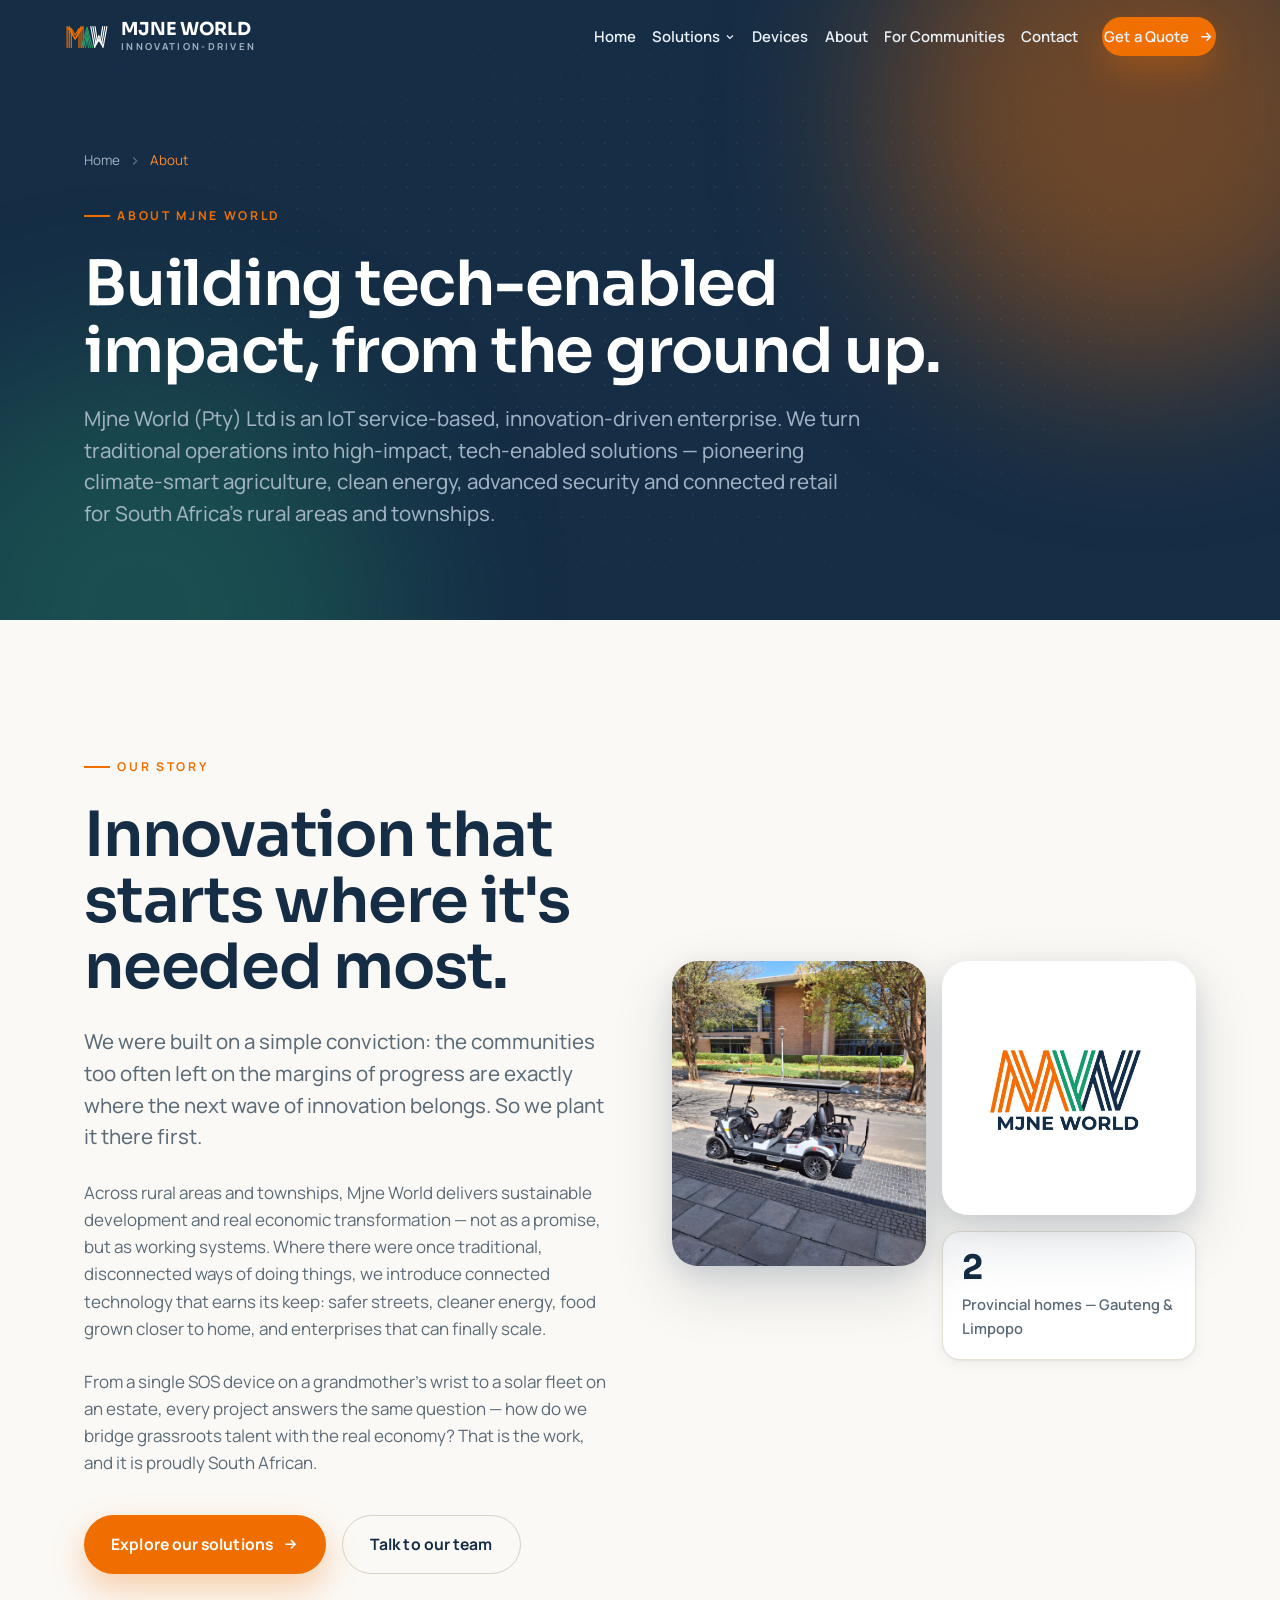
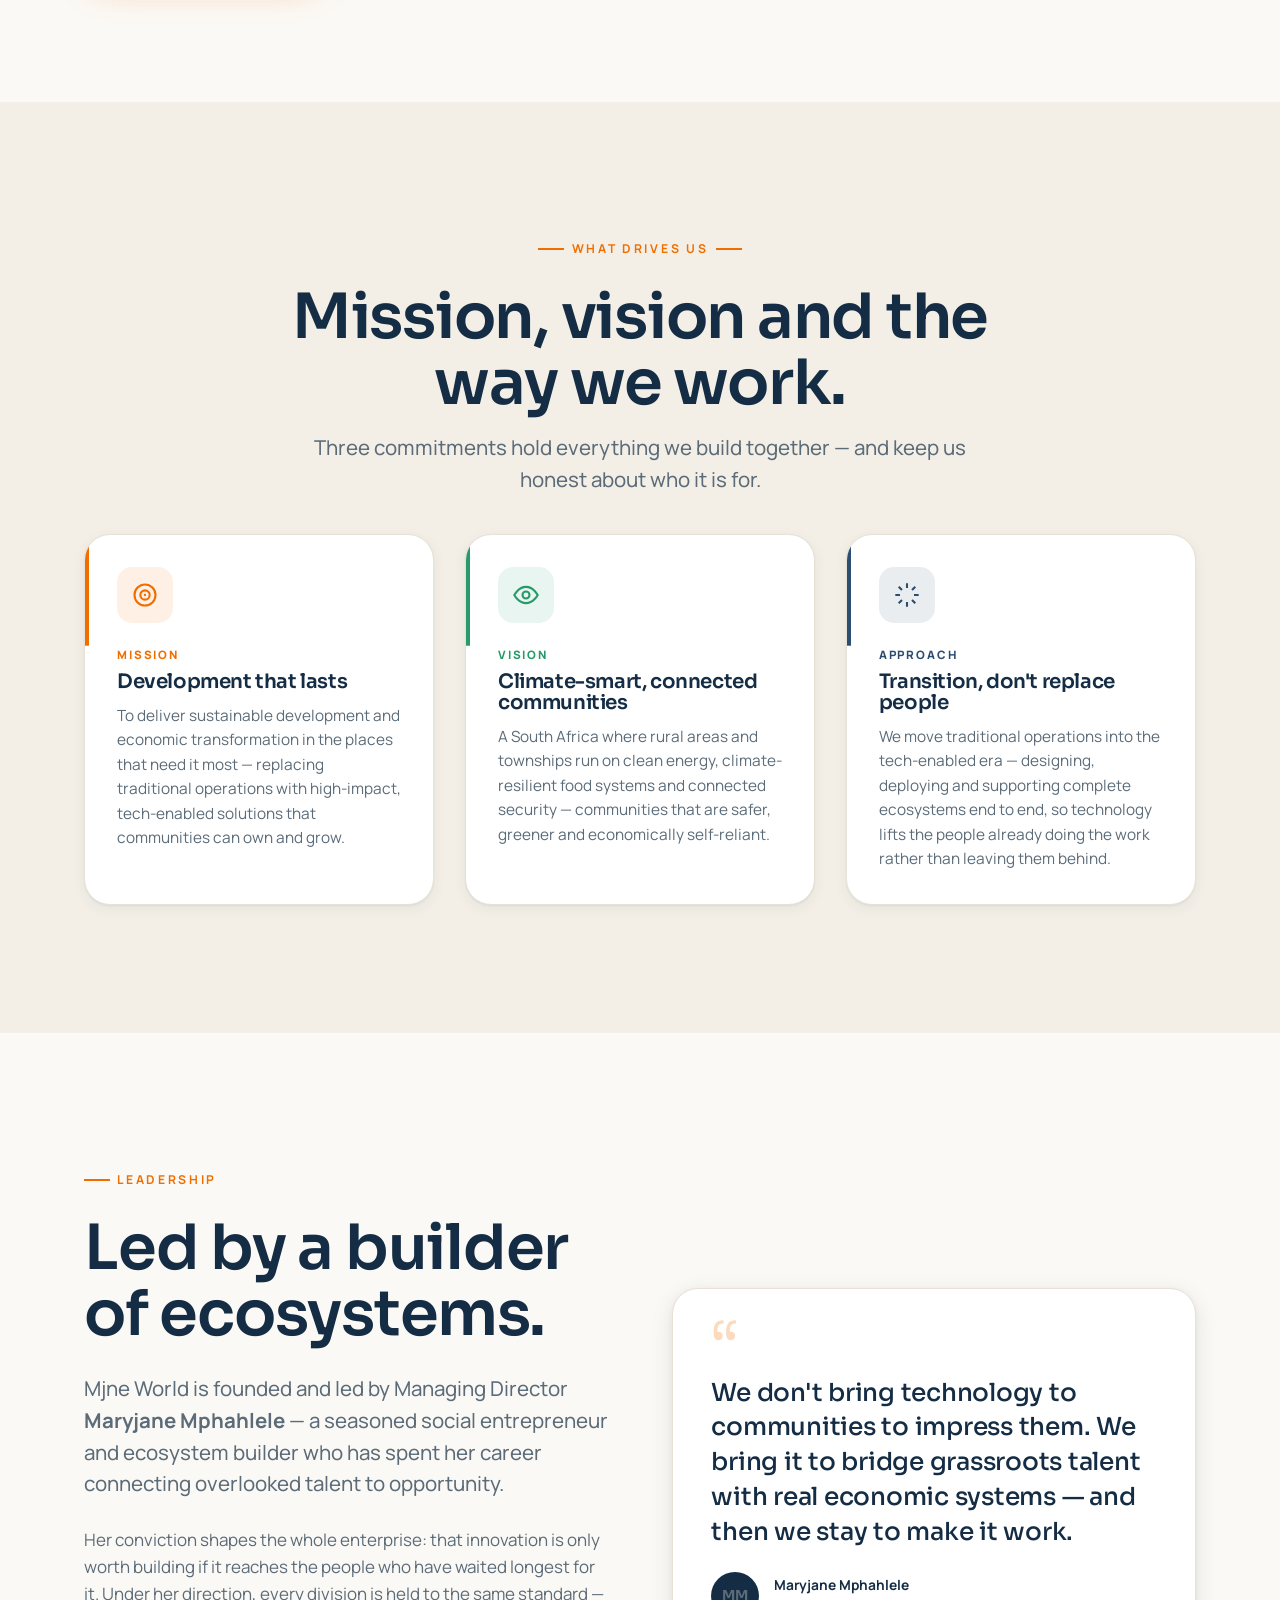
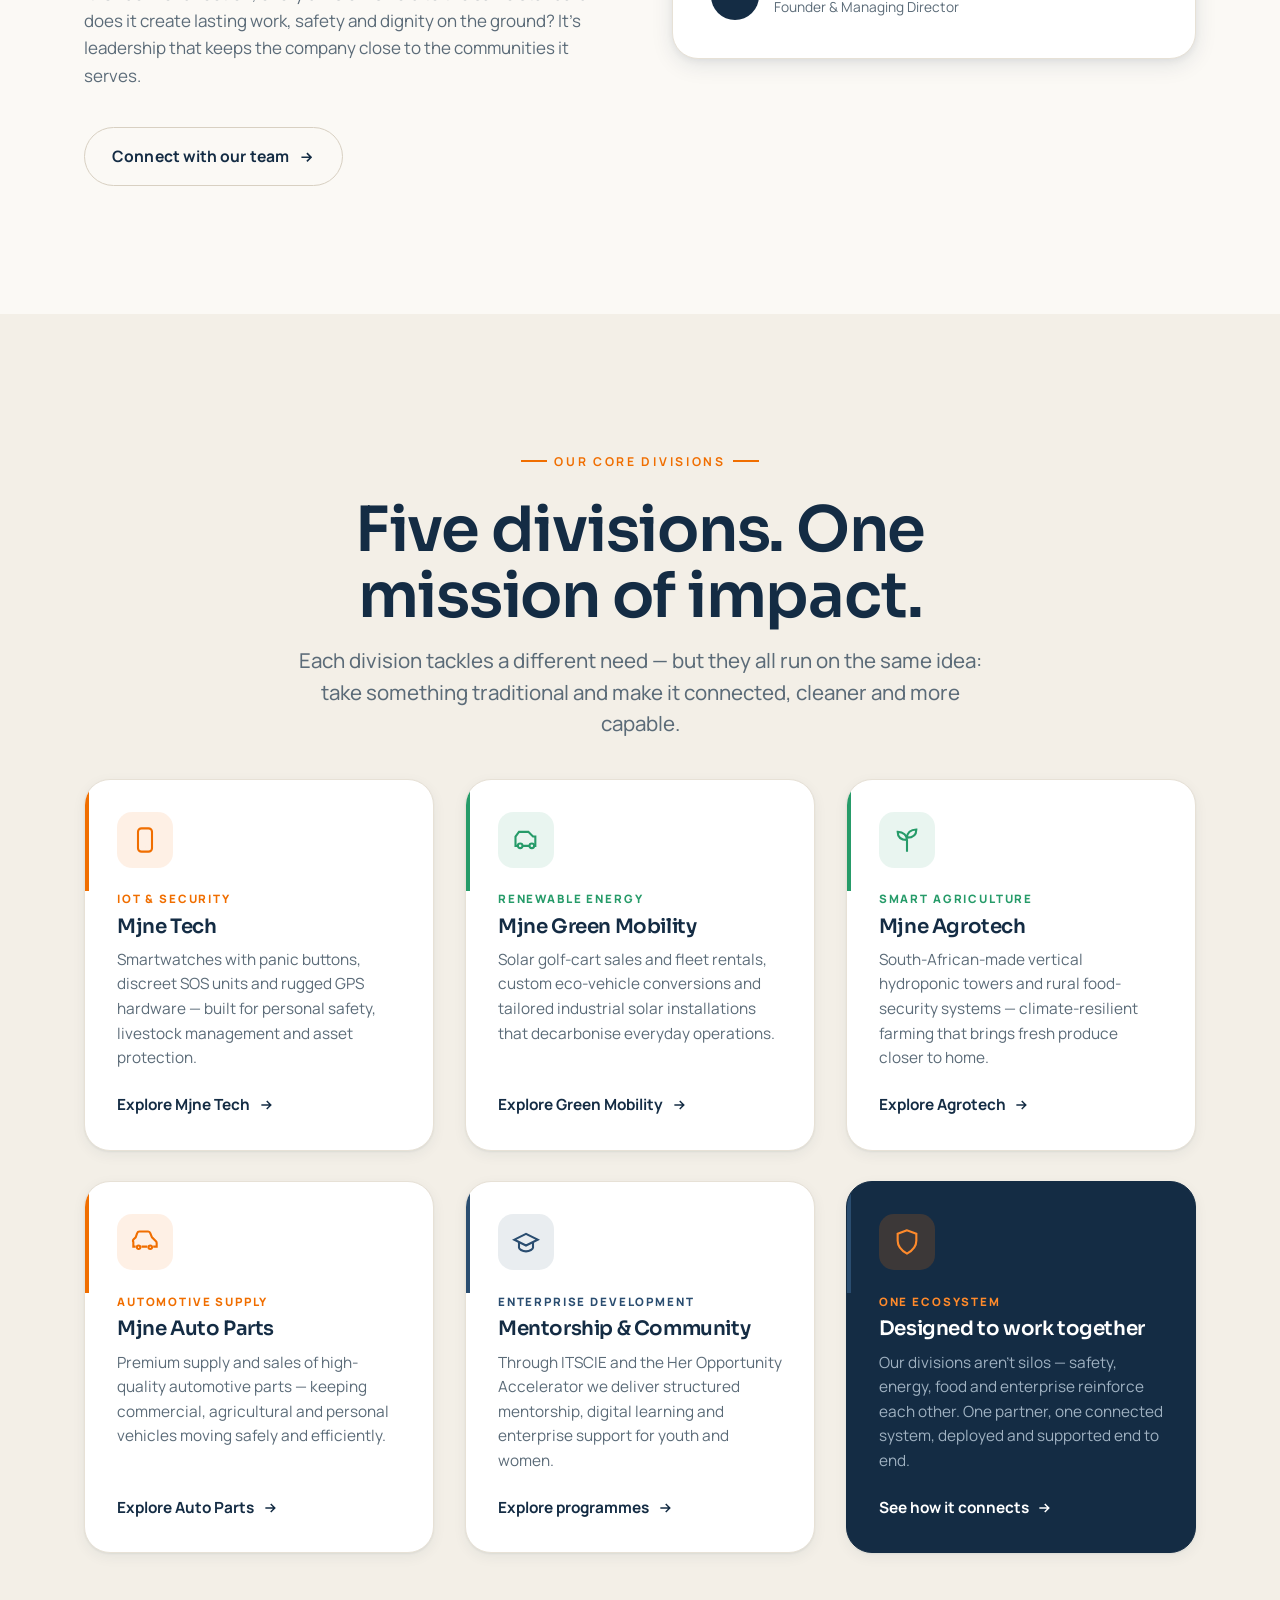
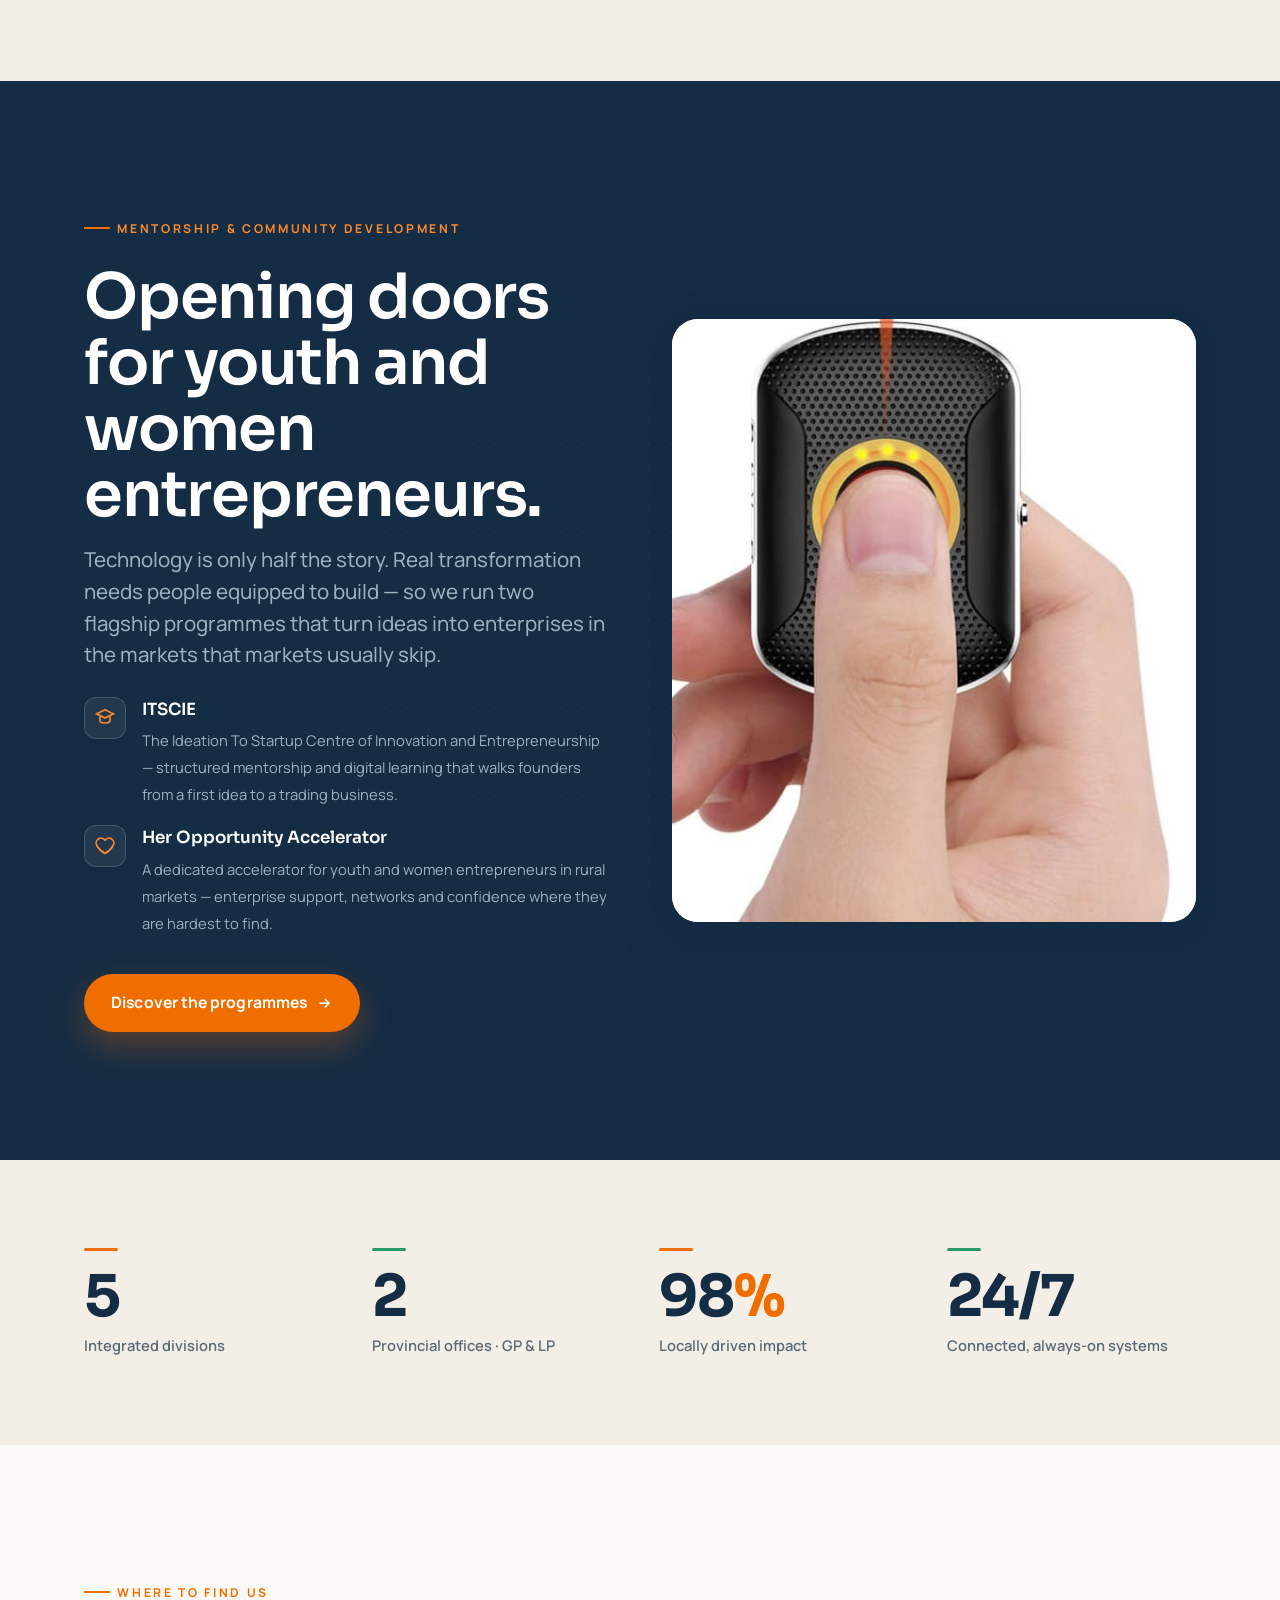
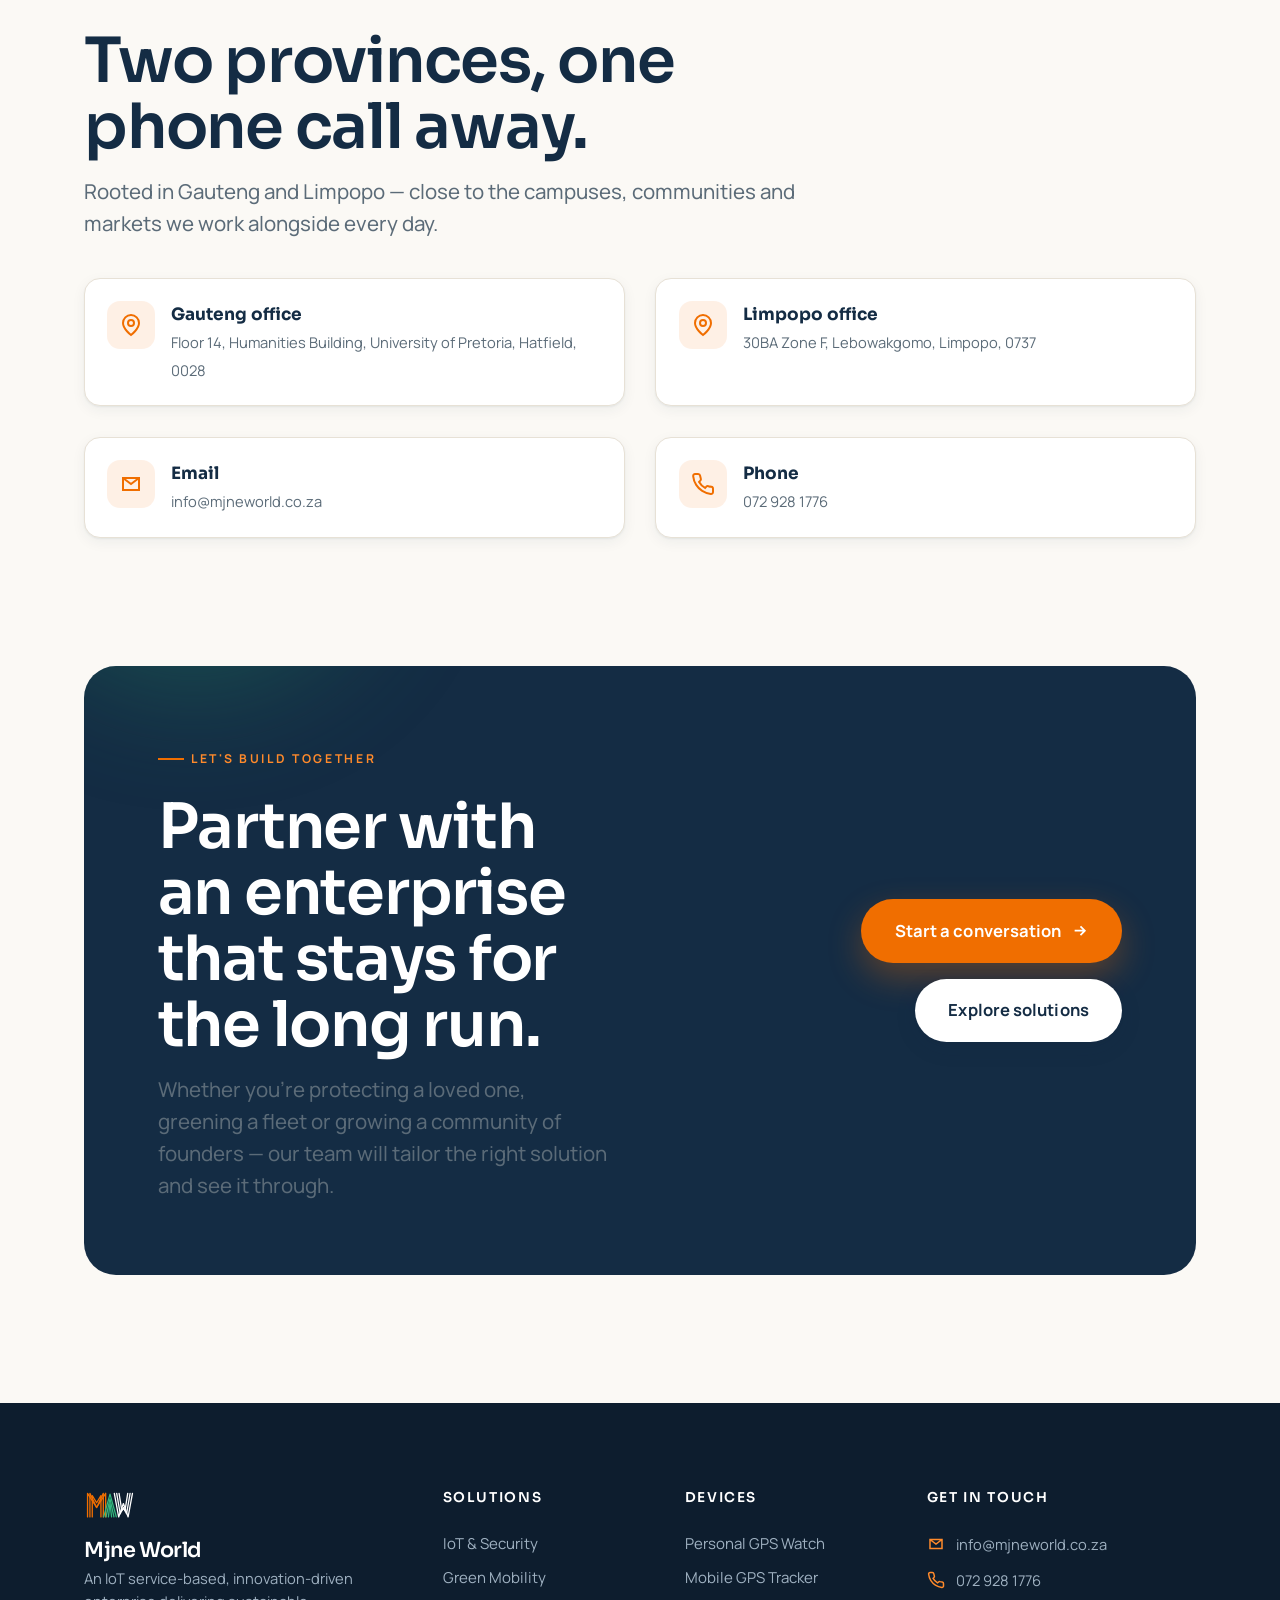
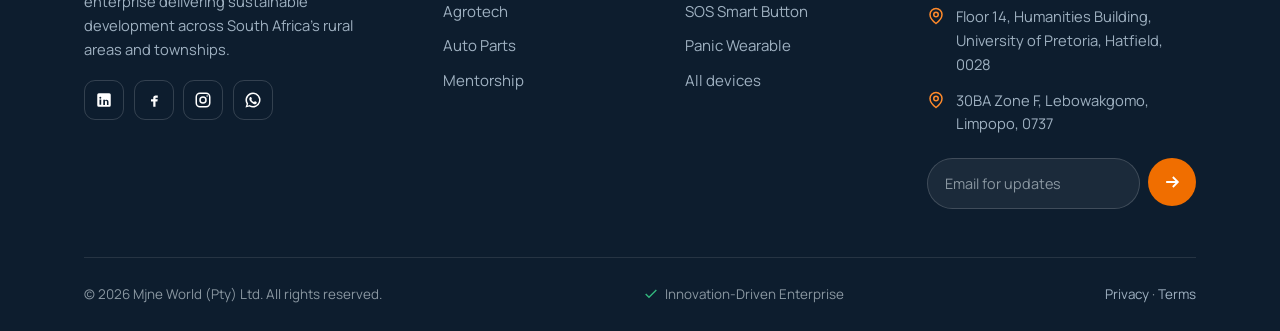
==== site/about.html @ f9c49bdd "Add Mjne World marketing website Premium multi-page static site (11 pages) for Mjne World (Pty) Ltd:" ====
<!DOCTYPE html>
<html lang="en">
<head>
<meta charset="UTF-8">
<meta name="viewport" content="width=device-width, initial-scale=1.0">
<title>About Mjne World | Innovation-Driven Enterprise</title>
<meta name="description" content="Mjne World (Pty) Ltd is an IoT service-based, innovation-driven enterprise transitioning traditional operations into tech-enabled solutions across South Africa's rural areas and townships — climate-smart agriculture, clean energy, advanced security and connected retail.">
<meta property="og:title" content="About Mjne World — Innovation-Driven Enterprise">
<meta property="og:description" content="Building tech-enabled impact from the ground up — across five divisions, two provinces and the communities that need it most.">
<meta property="og:type" content="website">
<link rel="icon" href="assets/logo.svg" type="image/svg+xml">
<link rel="preconnect" href="https://fonts.googleapis.com">
<link rel="preconnect" href="https://fonts.gstatic.com" crossorigin>
<link href="https://fonts.googleapis.com/css2?family=Sora:wght@400;500;600;700;800&family=Manrope:wght@400;450;500;600;700;800&display=swap" rel="stylesheet">
<link rel="stylesheet" href="css/styles.css">
</head>
<body>

<!-- ===================== HEADER ===================== -->
<header class="site-header header-light">
  <div class="container container-wide">
    <div class="bar">
      <a class="brand" href="index.html" aria-label="Mjne World home">
        <svg class="mark" viewBox="0 0 132 90" fill="none" aria-hidden="true">
          <g stroke-width="3.3" stroke-linecap="round" stroke-linejoin="round" fill="none">
            <g stroke="#F06E00">
              <polyline points="9,76 9,16 32,52 55,16 55,76"/>
              <polyline points="15,76 15,16 32,52 49,16 49,76"/>
              <polyline points="21,76 21,22 32,40 43,22 43,76"/>
            </g>
            <g stroke="#269B69">
              <polyline points="50,76 66,18 82,76"/>
              <polyline points="56,76 66,30 76,76"/>
              <polyline points="62,76 66,42 70,76"/>
            </g>
            <g stroke="#142C44" class="logo-w">
              <polyline points="77,16 88,76 100,42 112,76 123,16"/>
              <polyline points="83,16 92,68 100,52 108,68 117,16"/>
              <polyline points="89,16 96,60 100,54 104,60 111,16"/>
            </g>
          </g>
        </svg>
        <span class="wordmark"><b>MJNE WORLD</b><span>Innovation-Driven</span></span>
      </a>

      <nav class="nav">
        <a href="index.html">Home</a>
        <div class="has-mega">
          <button type="button">Solutions
            <svg viewBox="0 0 24 24" fill="none" stroke="currentColor" stroke-width="2.5"><path d="m6 9 6 6 6-6"/></svg>
          </button>
          <div class="mega">
            <a href="solutions.html#tech">
              <span class="ic"><svg viewBox="0 0 24 24" fill="none" stroke="currentColor" stroke-width="1.9"><rect x="6" y="2" width="12" height="20" rx="3"/><path d="M12 18h.01"/></svg></span>
              <span><b>Mjne Tech — IoT &amp; Security</b><small>Smartwatches, SOS buttons &amp; GPS tracking</small></span>
            </a>
            <a href="solutions.html#mobility">
              <span class="ic"><svg viewBox="0 0 24 24" fill="none" stroke="currentColor" stroke-width="1.9"><circle cx="7" cy="17" r="2"/><circle cx="17" cy="17" r="2"/><path d="M5 17H3V9l3-4h8l4 4h2v8h-2M9 17h6"/></svg></span>
              <span><b>Mjne Green Mobility</b><small>Solar golf carts &amp; renewable energy</small></span>
            </a>
            <a href="solutions.html#agrotech">
              <span class="ic"><svg viewBox="0 0 24 24" fill="none" stroke="currentColor" stroke-width="1.9"><path d="M12 22V12M12 12C12 8 9 5 4 5c0 5 3 7 8 7Zm0-2c0-4 3-7 8-7 0 5-3 7-8 7Z"/></svg></span>
              <span><b>Mjne Agrotech</b><small>Climate-smart hydroponic farming</small></span>
            </a>
            <a href="solutions.html#auto">
              <span class="ic"><svg viewBox="0 0 24 24" fill="none" stroke="currentColor" stroke-width="1.9"><path d="M14 16H9m10 0h3v-3.2a2 2 0 0 0-.6-1.4L18 8l-1.5-3.5A2 2 0 0 0 14.7 3H7.2a2 2 0 0 0-1.9 1.4L4 8l-1.4 1.4A2 2 0 0 0 2 12v4h2"/><circle cx="6.5" cy="16.5" r="1.5"/><circle cx="16.5" cy="16.5" r="1.5"/></svg></span>
              <span><b>Mjne Auto Parts</b><small>Premium automotive supply</small></span>
            </a>
            <a href="solutions.html#mentorship">
              <span class="ic"><svg viewBox="0 0 24 24" fill="none" stroke="currentColor" stroke-width="1.9"><path d="M22 10 12 5 2 10l10 5 10-5Z"/><path d="M6 12v5c0 1 2.7 3 6 3s6-2 6-3v-5"/></svg></span>
              <span><b>Enterprise Development</b><small>ITSCIE mentorship &amp; accelerators</small></span>
            </a>
            <a href="products.html">
              <span class="ic"><svg viewBox="0 0 24 24" fill="none" stroke="currentColor" stroke-width="1.9"><path d="M3 3h2l2.4 12.4a2 2 0 0 0 2 1.6h7.7a2 2 0 0 0 2-1.6L22 6H6"/><circle cx="9" cy="20" r="1"/><circle cx="18" cy="20" r="1"/></svg></span>
              <span><b>Shop Devices</b><small>Browse the full IoT catalogue</small></span>
            </a>
          </div>
        </div>
        <a href="products.html">Devices</a>
        <a href="about.html">About</a>
        <a href="cpf.html">For Communities</a>
        <a href="contact.html">Contact</a>
        <a href="contact.html" class="btn nav-cta">Get a Quote
          <svg viewBox="0 0 24 24" fill="none" stroke="currentColor" stroke-width="2.4"><path d="M5 12h14M13 6l6 6-6 6"/></svg>
        </a>
      </nav>

      <button class="burger" aria-label="Open menu"><span></span></button>
    </div>
  </div>
</header>

<!-- ===================== MOBILE DRAWER ===================== -->
<div class="drawer">
  <div class="scrim"></div>
  <div class="panel">
    <div class="d-head">
      <span class="wordmark" style="line-height:1"><b style="font-family:var(--display);font-weight:700;color:var(--navy);font-size:1.1rem">MJNE WORLD</b></span>
      <button class="d-close" aria-label="Close menu">
        <svg viewBox="0 0 24 24" width="22" height="22" fill="none" stroke="currentColor" stroke-width="2"><path d="M18 6 6 18M6 6l12 12"/></svg>
      </button>
    </div>
    <nav>
      <a href="index.html">Home</a>
      <a href="solutions.html">Solutions</a>
      <a href="products.html">Devices</a>
      <a href="about.html">About</a>
      <a href="cpf.html">For Communities</a>
      <a href="campus.html">For Campuses</a>
      <a href="contact.html">Contact</a>
    </nav>
    <div class="d-foot">
      <a href="contact.html" class="btn btn-block btn-lg">Get a Quote
        <svg viewBox="0 0 24 24" fill="none" stroke="currentColor" stroke-width="2.4"><path d="M5 12h14M13 6l6 6-6 6"/></svg>
      </a>
      <p class="text-muted" style="margin-top:1.2rem;font-size:.88rem">072 928 1776 · info@mjneworld.co.za</p>
    </div>
  </div>
</div>

<!-- ===================== PAGE HERO ===================== -->
<section class="page-hero">
  <div class="glow g1"></div><div class="glow g2"></div><div class="dot-grid"></div>
  <div class="container inner">
    <nav class="breadcrumb">
      <a href="index.html">Home</a><svg viewBox="0 0 24 24" fill="none" stroke="currentColor" stroke-width="2"><path d="m9 18 6-6-6-6"/></svg>
      <span class="cur">About</span>
    </nav>
    <span class="kicker">About Mjne World</span>
    <h1 class="h1 mt-3">Building tech-enabled impact, from the ground up.</h1>
    <p class="lead">Mjne World (Pty) Ltd is an IoT service-based, innovation-driven enterprise. We turn traditional operations into high-impact, tech-enabled solutions — pioneering climate-smart agriculture, clean energy, advanced security and connected retail for South Africa's rural areas and townships.</p>
  </div>
</section>

<!-- ===================== STORY SPLIT ===================== -->
<section class="section bg-paper">
  <div class="container">
    <div class="split" style="align-items:center">
      <div class="split-text" data-reveal>
        <span class="kicker">Our story</span>
        <h2 class="h1 mt-3">Innovation that starts where it's needed&nbsp;most.</h2>
        <p class="lead mt-3">We were built on a simple conviction: the communities too often left on the margins of progress are exactly where the next wave of innovation belongs. So we plant it there first.</p>
        <p class="text-muted mt-3 measure">Across rural areas and townships, Mjne World delivers sustainable development and real economic transformation — not as a promise, but as working systems. Where there were once traditional, disconnected ways of doing things, we introduce connected technology that earns its keep: safer streets, cleaner energy, food grown closer to home, and enterprises that can finally scale.</p>
        <p class="text-muted mt-3 measure">From a single SOS device on a grandmother's wrist to a solar fleet on an estate, every project answers the same question — how do we bridge grassroots talent with the real economy? That is the work, and it is proudly South African.</p>
        <div class="flex wrap gap-2 mt-4">
          <a href="solutions.html" class="btn">Explore our solutions
            <svg viewBox="0 0 24 24" fill="none" stroke="currentColor" stroke-width="2.4"><path d="M5 12h14M13 6l6 6-6 6"/></svg></a>
          <a href="contact.html" class="btn btn-ghost">Talk to our team</a>
        </div>
      </div>
      <div class="split-media" data-reveal data-delay="2">
        <div class="grid cols-2" style="gap:1rem">
          <div class="media-frame" style="aspect-ratio:1/1.2"><img src="assets/img/cart-street.jpg" alt="A Mjne Green Mobility solar cart on a South African street"></div>
          <div class="stack" style="--gap:1rem">
            <div class="media-frame" style="aspect-ratio:1/1;background:#fff"><img src="assets/img/logo-mjne-world.jpg" alt="The official Mjne World logo on a white background" style="object-fit:contain;padding:14%"></div>
            <div class="card" style="padding:1.2rem">
              <div class="stat"><div class="num" style="font-size:2.1rem">2</div><div class="lbl">Provincial homes — Gauteng &amp; Limpopo</div></div>
            </div>
          </div>
        </div>
      </div>
    </div>
  </div>
</section>

<!-- ===================== MISSION / VISION / APPROACH ===================== -->
<section class="section bg-sand">
  <div class="container">
    <div class="eyebrow-block center mx-auto" data-reveal>
      <span class="kicker center">What drives us</span>
      <h2 class="h1 mt-3">Mission, vision and the way we work.</h2>
      <p class="lead mt-2 mx-auto measure">Three commitments hold everything we build together — and keep us honest about who it is for.</p>
    </div>

    <div class="grid cols-3 mt-4">
      <article class="division acc-orange" data-reveal>
        <div class="d-ic"><svg viewBox="0 0 24 24" fill="none" stroke="currentColor" stroke-width="1.8"><circle cx="12" cy="12" r="9"/><circle cx="12" cy="12" r="4"/><circle cx="12" cy="12" r="1" fill="currentColor" stroke="none"/></svg></div>
        <span class="d-tag">Mission</span>
        <h3>Development that lasts</h3>
        <p>To deliver sustainable development and economic transformation in the places that need it most — replacing traditional operations with high-impact, tech-enabled solutions that communities can own and grow.</p>
      </article>

      <article class="division acc-emerald" data-reveal data-delay="1">
        <div class="d-ic"><svg viewBox="0 0 24 24" fill="none" stroke="currentColor" stroke-width="1.8"><path d="M2 12s3.5-7 10-7 10 7 10 7-3.5 7-10 7-10-7-10-7Z"/><circle cx="12" cy="12" r="3"/></svg></div>
        <span class="d-tag">Vision</span>
        <h3>Climate-smart, connected communities</h3>
        <p>A South Africa where rural areas and townships run on clean energy, climate-resilient food systems and connected security — communities that are safer, greener and economically self-reliant.</p>
      </article>

      <article class="division acc-navy" data-reveal data-delay="2">
        <div class="d-ic"><svg viewBox="0 0 24 24" fill="none" stroke="currentColor" stroke-width="1.8"><path d="M12 2v4M12 18v4M4.9 4.9l2.8 2.8M16.3 16.3l2.8 2.8M2 12h4M18 12h4M4.9 19.1l2.8-2.8M16.3 7.7l2.8-2.8"/></svg></div>
        <span class="d-tag">Approach</span>
        <h3>Transition, don't replace people</h3>
        <p>We move traditional operations into the tech-enabled era — designing, deploying and supporting complete ecosystems end to end, so technology lifts the people already doing the work rather than leaving them behind.</p>
      </article>
    </div>
  </div>
</section>

<!-- ===================== LEADERSHIP ===================== -->
<section class="section bg-paper">
  <div class="container">
    <div class="split">
      <div class="split-text" data-reveal>
        <span class="kicker">Leadership</span>
        <h2 class="h1 mt-3">Led by a builder of&nbsp;ecosystems.</h2>
        <p class="lead mt-3">Mjne World is founded and led by Managing Director <b>Maryjane Mphahlele</b> — a seasoned social entrepreneur and ecosystem builder who has spent her career connecting overlooked talent to opportunity.</p>
        <p class="text-muted mt-3 measure">Her conviction shapes the whole enterprise: that innovation is only worth building if it reaches the people who have waited longest for it. Under her direction, every division is held to the same standard — does it create lasting work, safety and dignity on the ground? It's leadership that keeps the company close to the communities it serves.</p>
        <a href="contact.html" class="btn btn-ghost mt-4">Connect with our team
          <svg viewBox="0 0 24 24" fill="none" stroke="currentColor" stroke-width="2.4"><path d="M5 12h14M13 6l6 6-6 6"/></svg></a>
      </div>
      <div class="split-media" data-reveal data-delay="1">
        <div class="quote-card">
          <div class="mark">&ldquo;</div>
          <blockquote>We don't bring technology to communities to impress them. We bring it to bridge grassroots talent with real economic systems — and then we stay to make it work.</blockquote>
          <div class="who"><span class="avatar">MM</span><span><b>Maryjane Mphahlele</b><span>Founder &amp; Managing Director</span></span></div>
        </div>
      </div>
    </div>
  </div>
</section>

<!-- ===================== DIVISIONS RECAP ===================== -->
<section class="section bg-sand" id="divisions">
  <div class="container">
    <div class="eyebrow-block center mx-auto" data-reveal>
      <span class="kicker center">Our core divisions</span>
      <h2 class="h1 mt-3">Five divisions. One mission of impact.</h2>
      <p class="lead mt-2 mx-auto measure">Each division tackles a different need — but they all run on the same idea: take something traditional and make it connected, cleaner and more capable.</p>
    </div>

    <div class="grid cols-3 mt-4">
      <article class="division acc-orange" data-reveal>
        <div class="d-ic"><svg viewBox="0 0 24 24" fill="none" stroke="currentColor" stroke-width="1.8"><rect x="6" y="2" width="12" height="20" rx="3"/><path d="M12 18h.01"/></svg></div>
        <span class="d-tag">IoT &amp; Security</span>
        <h3>Mjne Tech</h3>
        <p>Smartwatches with panic buttons, discreet SOS units and rugged GPS hardware — built for personal safety, livestock management and asset protection.</p>
        <a href="solutions.html#tech" class="d-link link-arrow">Explore Mjne Tech <svg viewBox="0 0 24 24" fill="none" stroke="currentColor" stroke-width="2.2"><path d="M5 12h14M13 6l6 6-6 6"/></svg></a>
      </article>

      <article class="division acc-emerald" data-reveal data-delay="1">
        <div class="d-ic"><svg viewBox="0 0 24 24" fill="none" stroke="currentColor" stroke-width="1.8"><circle cx="7" cy="17" r="2"/><circle cx="17" cy="17" r="2"/><path d="M5 17H3V9l3-4h8l4 4h2v8h-2M9 17h6"/></svg></div>
        <span class="d-tag">Renewable Energy</span>
        <h3>Mjne Green Mobility</h3>
        <p>Solar golf-cart sales and fleet rentals, custom eco-vehicle conversions and tailored industrial solar installations that decarbonise everyday operations.</p>
        <a href="solutions.html#mobility" class="d-link link-arrow">Explore Green Mobility <svg viewBox="0 0 24 24" fill="none" stroke="currentColor" stroke-width="2.2"><path d="M5 12h14M13 6l6 6-6 6"/></svg></a>
      </article>

      <article class="division acc-emerald" data-reveal data-delay="2">
        <div class="d-ic"><svg viewBox="0 0 24 24" fill="none" stroke="currentColor" stroke-width="1.8"><path d="M12 22V12M12 12C12 8 9 5 4 5c0 5 3 7 8 7Zm0-2c0-4 3-7 8-7 0 5-3 7-8 7Z"/></svg></div>
        <span class="d-tag">Smart Agriculture</span>
        <h3>Mjne Agrotech</h3>
        <p>South-African-made vertical hydroponic towers and rural food-security systems — climate-resilient farming that brings fresh produce closer to home.</p>
        <a href="solutions.html#agrotech" class="d-link link-arrow">Explore Agrotech <svg viewBox="0 0 24 24" fill="none" stroke="currentColor" stroke-width="2.2"><path d="M5 12h14M13 6l6 6-6 6"/></svg></a>
      </article>

      <article class="division acc-orange" data-reveal>
        <div class="d-ic"><svg viewBox="0 0 24 24" fill="none" stroke="currentColor" stroke-width="1.8"><path d="M14 16H9m10 0h3v-3.2a2 2 0 0 0-.6-1.4L18 8l-1.5-3.5A2 2 0 0 0 14.7 3H7.2a2 2 0 0 0-1.9 1.4L4 8l-1.4 1.4A2 2 0 0 0 2 12v4h2"/><circle cx="6.5" cy="16.5" r="1.5"/><circle cx="16.5" cy="16.5" r="1.5"/></svg></div>
        <span class="d-tag">Automotive Supply</span>
        <h3>Mjne Auto Parts</h3>
        <p>Premium supply and sales of high-quality automotive parts — keeping commercial, agricultural and personal vehicles moving safely and efficiently.</p>
        <a href="solutions.html#auto" class="d-link link-arrow">Explore Auto Parts <svg viewBox="0 0 24 24" fill="none" stroke="currentColor" stroke-width="2.2"><path d="M5 12h14M13 6l6 6-6 6"/></svg></a>
      </article>

      <article class="division acc-navy" data-reveal data-delay="1">
        <div class="d-ic"><svg viewBox="0 0 24 24" fill="none" stroke="currentColor" stroke-width="1.8"><path d="M22 10 12 5 2 10l10 5 10-5Z"/><path d="M6 12v5c0 1 2.7 3 6 3s6-2 6-3v-5"/></svg></div>
        <span class="d-tag">Enterprise Development</span>
        <h3>Mentorship &amp; Community</h3>
        <p>Through ITSCIE and the Her Opportunity Accelerator we deliver structured mentorship, digital learning and enterprise support for youth and women.</p>
        <a href="solutions.html#mentorship" class="d-link link-arrow">Explore programmes <svg viewBox="0 0 24 24" fill="none" stroke="currentColor" stroke-width="2.2"><path d="M5 12h14M13 6l6 6-6 6"/></svg></a>
      </article>

      <article class="division acc-navy" data-reveal data-delay="2" style="background:var(--navy);color:#fff;border-color:var(--navy)">
        <div class="d-ic" style="background:rgba(240,110,0,.18);color:var(--orange-soft)"><svg viewBox="0 0 24 24" fill="none" stroke="currentColor" stroke-width="1.8"><path d="M12 2 4 5v6c0 5 3.4 8.5 8 11 4.6-2.5 8-6 8-11V5l-8-3Z"/></svg></div>
        <span class="d-tag" style="color:var(--orange-soft)">One ecosystem</span>
        <h3 style="color:#fff">Designed to work together</h3>
        <p style="color:var(--d-muted)">Our divisions aren't silos — safety, energy, food and enterprise reinforce each other. One partner, one connected system, deployed and supported end to end.</p>
        <a href="solutions.html" class="d-link link-arrow" style="color:#fff">See how it connects <svg viewBox="0 0 24 24" fill="none" stroke="currentColor" stroke-width="2.2"><path d="M5 12h14M13 6l6 6-6 6"/></svg></a>
      </article>
    </div>
  </div>
</section>

<!-- ===================== PROGRAMMES BAND ===================== -->
<section class="section bg-navy" style="overflow:hidden">
  <div class="dot-grid" style="opacity:.5"></div>
  <div class="container relative">
    <div class="split">
      <div class="on-dark split-text" data-reveal>
        <span class="kicker">Mentorship &amp; community development</span>
        <h2 class="h1 mt-3" style="color:#fff">Opening doors for youth and women entrepreneurs.</h2>
        <p class="lead mt-2">Technology is only half the story. Real transformation needs people equipped to build — so we run two flagship programmes that turn ideas into enterprises in the markets that markets usually skip.</p>
        <ul class="feature-list">
          <li><span class="fic"><svg viewBox="0 0 24 24" fill="none" stroke="currentColor" stroke-width="2"><path d="M12 2 2 7l10 5 10-5-10-5Z"/><path d="M6 10v5c0 1.6 2.7 3 6 3s6-1.4 6-3v-5"/></svg></span><div><b>ITSCIE</b><span>The Ideation To Startup Centre of Innovation and Entrepreneurship — structured mentorship and digital learning that walks founders from a first idea to a trading business.</span></div></li>
          <li><span class="fic"><svg viewBox="0 0 24 24" fill="none" stroke="currentColor" stroke-width="2"><path d="M12 21s-7-4.4-9.5-9A5.5 5.5 0 0 1 12 5a5.5 5.5 0 0 1 9.5 7c-2.5 4.6-9.5 9-9.5 9Z"/></svg></span><div><b>Her Opportunity Accelerator</b><span>A dedicated accelerator for youth and women entrepreneurs in rural markets — enterprise support, networks and confidence where they are hardest to find.</span></div></li>
        </ul>
        <a href="solutions.html#mentorship" class="btn mt-4">Discover the programmes
          <svg viewBox="0 0 24 24" fill="none" stroke="currentColor" stroke-width="2.4"><path d="M5 12h14M13 6l6 6-6 6"/></svg></a>
      </div>
      <div class="split-media" data-reveal data-delay="1">
        <div class="media-frame tall"><img src="assets/img/tracker-sos-hand.jpg" alt="A Mjne World device placed into a community member's hand">
          <div class="media-badge bl"><div class="mb-ic em"><svg viewBox="0 0 24 24" fill="none" stroke="currentColor" stroke-width="2"><path d="M16 21v-2a4 4 0 0 0-4-4H6a4 4 0 0 0-4 4v2"/><circle cx="9" cy="7" r="4"/><path d="M22 21v-2a4 4 0 0 0-3-3.9M16 3.1a4 4 0 0 1 0 7.8"/></svg></div><div><b>Youth &amp; women first</b><small>Rural-market enterprise support</small></div></div>
        </div>
      </div>
    </div>
  </div>
</section>

<!-- ===================== STATS STRIP ===================== -->
<section class="section-sm bg-sand">
  <div class="container">
    <div class="stats">
      <div class="stat" data-reveal><div class="bar"></div><div class="num"><span data-count="5">0</span></div><div class="lbl">Integrated divisions</div></div>
      <div class="stat" data-reveal data-delay="1"><div class="bar" style="background:var(--emerald)"></div><div class="num"><span data-count="2">0</span></div><div class="lbl">Provincial offices · GP &amp; LP</div></div>
      <div class="stat" data-reveal data-delay="2"><div class="bar"></div><div class="num"><span data-count="100">0</span><span class="suffix">%</span></div><div class="lbl">Locally driven impact</div></div>
      <div class="stat" data-reveal data-delay="3"><div class="bar" style="background:var(--emerald)"></div><div class="num"><span>24/7</span></div><div class="lbl">Connected, always-on systems</div></div>
    </div>
  </div>
</section>

<!-- ===================== OFFICES ===================== -->
<section class="section bg-paper">
  <div class="container">
    <div class="eyebrow-block" data-reveal>
      <span class="kicker">Where to find us</span>
      <h2 class="h1 mt-3">Two provinces, one phone call away.</h2>
      <p class="lead mt-2 measure">Rooted in Gauteng and Limpopo — close to the campuses, communities and markets we work alongside every day.</p>
    </div>

    <div class="grid cols-2 mt-4">
      <div class="contact-tile" data-reveal>
        <span class="ct-ic"><svg viewBox="0 0 24 24" fill="none" stroke="currentColor" stroke-width="2"><path d="M20 10c0 6-8 12-8 12s-8-6-8-12a8 8 0 0 1 16 0Z"/><circle cx="12" cy="10" r="3"/></svg></span>
        <div><b>Gauteng office</b><span>Floor 14, Humanities Building, University of Pretoria, Hatfield, 0028</span></div>
      </div>
      <div class="contact-tile" data-reveal data-delay="1">
        <span class="ct-ic"><svg viewBox="0 0 24 24" fill="none" stroke="currentColor" stroke-width="2"><path d="M20 10c0 6-8 12-8 12s-8-6-8-12a8 8 0 0 1 16 0Z"/><circle cx="12" cy="10" r="3"/></svg></span>
        <div><b>Limpopo office</b><span>30BA Zone F, Lebowakgomo, Limpopo, 0737</span></div>
      </div>
      <div class="contact-tile" data-reveal data-delay="2">
        <span class="ct-ic"><svg viewBox="0 0 24 24" fill="none" stroke="currentColor" stroke-width="2"><path d="m4 6 8 6 8-6M4 6h16v12H4z"/></svg></span>
        <div><b>Email</b><a href="mailto:info@mjneworld.co.za">info@mjneworld.co.za</a></div>
      </div>
      <div class="contact-tile" data-reveal data-delay="3">
        <span class="ct-ic"><svg viewBox="0 0 24 24" fill="none" stroke="currentColor" stroke-width="2"><path d="M22 16.9v3a2 2 0 0 1-2.2 2 19.8 19.8 0 0 1-8.6-3 19.5 19.5 0 0 1-6-6 19.8 19.8 0 0 1-3-8.6A2 2 0 0 1 4.1 2h3a2 2 0 0 1 2 1.7c.1 1 .4 1.9.7 2.8a2 2 0 0 1-.5 2.1L8.1 9.9a16 16 0 0 0 6 6l1.3-1.3a2 2 0 0 1 2.1-.4c.9.3 1.8.5 2.8.6a2 2 0 0 1 1.7 2.1Z"/></svg></span>
        <div><b>Phone</b><a href="tel:0729281776">072 928 1776</a></div>
      </div>
    </div>
  </div>
</section>

<!-- ===================== CTA BANNER ===================== -->
<section class="section bg-paper" style="padding-top:0">
  <div class="container">
    <div class="cta-banner" data-reveal>
      <div class="glow g1"></div><div class="glow g2"></div>
      <div class="inner split" style="align-items:center">
        <div class="on-dark">
          <span class="kicker">Let's build together</span>
          <h2 class="h1 mt-3" style="color:#fff">Partner with an enterprise that stays for the long run.</h2>
          <p class="lead mt-2">Whether you're protecting a loved one, greening a fleet or growing a community of founders — our team will tailor the right solution and see it through.</p>
        </div>
        <div class="flex wrap gap-2" style="justify-content:flex-end">
          <a href="contact.html" class="btn btn-lg">Start a conversation
            <svg viewBox="0 0 24 24" fill="none" stroke="currentColor" stroke-width="2.4"><path d="M5 12h14M13 6l6 6-6 6"/></svg></a>
          <a href="solutions.html" class="btn btn-light btn-lg">Explore solutions</a>
        </div>
      </div>
    </div>
  </div>
</section>

<!-- ===================== FOOTER ===================== -->
<footer class="site-footer">
  <div class="container">
    <div class="f-top">
      <div class="f-brand">
        <svg class="mark" viewBox="0 0 132 90" fill="none" aria-hidden="true">
          <g stroke-width="3.3" stroke-linecap="round" stroke-linejoin="round" fill="none">
            <g stroke="#F06E00"><polyline points="9,76 9,16 32,52 55,16 55,76"/><polyline points="15,76 15,16 32,52 49,16 49,76"/><polyline points="21,76 21,22 32,40 43,22 43,76"/></g>
            <g stroke="#33b87e"><polyline points="50,76 66,18 82,76"/><polyline points="56,76 66,30 76,76"/><polyline points="62,76 66,42 70,76"/></g>
            <g stroke="#ffffff"><polyline points="77,16 88,76 100,42 112,76 123,16"/><polyline points="83,16 92,68 100,52 108,68 117,16"/><polyline points="89,16 96,60 100,54 104,60 111,16"/></g>
          </g>
        </svg>
        <h4 style="color:#fff;font-size:1.3rem">Mjne World</h4>
        <p>An IoT service-based, innovation-driven enterprise delivering sustainable development across South Africa's rural areas and townships.</p>
        <div class="f-social">
          <a href="#" aria-label="LinkedIn"><svg viewBox="0 0 24 24" fill="currentColor"><path d="M19 3a2 2 0 0 1 2 2v14a2 2 0 0 1-2 2H5a2 2 0 0 1-2-2V5a2 2 0 0 1 2-2h14M8.3 18.3v-7H6v7h2.3M7.1 10.2a1.3 1.3 0 1 0 0-2.6 1.3 1.3 0 0 0 0 2.6M18 18.3v-3.8c0-2-1.1-3-2.6-3-1.2 0-1.8.7-2.1 1.2v-1H11v7h2.3v-3.9c0-1 .2-1.9 1.4-1.9s1.2 1.1 1.2 2v3.8H18Z"/></svg></a>
          <a href="#" aria-label="Facebook"><svg viewBox="0 0 24 24" fill="currentColor"><path d="M14 9h3V6h-3c-1.7 0-3 1.3-3 3v2H8v3h3v7h3v-7h2.5l.5-3H14V9.5c0-.3.2-.5.5-.5H14Z"/></svg></a>
          <a href="#" aria-label="Instagram"><svg viewBox="0 0 24 24" fill="none" stroke="currentColor" stroke-width="2"><rect x="3" y="3" width="18" height="18" rx="5"/><circle cx="12" cy="12" r="4"/><circle cx="17.5" cy="6.5" r="1" fill="currentColor" stroke="none"/></svg></a>
          <a href="#" aria-label="WhatsApp"><svg viewBox="0 0 24 24" fill="currentColor"><path d="M12 2a10 10 0 0 0-8.5 15.2L2 22l4.9-1.4A10 10 0 1 0 12 2Zm0 18a8 8 0 0 1-4-1.1l-.3-.2-2.9.8.8-2.8-.2-.3A8 8 0 1 1 12 20Zm4.4-5.6c-.2-.1-1.4-.7-1.6-.8s-.4-.1-.5.1l-.7.9c-.1.2-.3.2-.5.1a6.5 6.5 0 0 1-3.2-2.8c-.2-.4.2-.4.6-1.2a.4.4 0 0 0 0-.4l-.8-1.8c-.2-.5-.4-.4-.5-.4h-.5a.9.9 0 0 0-.7.3 2.8 2.8 0 0 0-.9 2.1c0 1.2.9 2.4 1 2.6s1.7 2.7 4.2 3.8c1.6.7 2.2.7 3 .6a2.5 2.5 0 0 0 1.6-1.2c.2-.5.2-.9.1-1z"/></svg></a>
        </div>
      </div>

      <div>
        <h5>Solutions</h5>
        <div class="f-links">
          <a href="solutions.html#tech">IoT &amp; Security</a>
          <a href="solutions.html#mobility">Green Mobility</a>
          <a href="solutions.html#agrotech">Agrotech</a>
          <a href="solutions.html#auto">Auto Parts</a>
          <a href="solutions.html#mentorship">Mentorship</a>
        </div>
      </div>

      <div>
        <h5>Devices</h5>
        <div class="f-links">
          <a href="sos-watch.html">Personal GPS Watch</a>
          <a href="gps-tracker.html">Mobile GPS Tracker</a>
          <a href="smart-button.html">SOS Smart Button</a>
          <a href="panic-wearable.html">Panic Wearable</a>
          <a href="products.html">All devices</a>
        </div>
      </div>

      <div>
        <h5>Get in touch</h5>
        <ul class="f-contact">
          <li><svg viewBox="0 0 24 24" fill="none" stroke="currentColor" stroke-width="2"><path d="M4 4h16v16H4z" opacity="0"/><path d="m4 6 8 6 8-6M4 6h16v12H4z"/></svg><a href="mailto:info@mjneworld.co.za">info@mjneworld.co.za</a></li>
          <li><svg viewBox="0 0 24 24" fill="none" stroke="currentColor" stroke-width="2"><path d="M22 16.9v3a2 2 0 0 1-2.2 2 19.8 19.8 0 0 1-8.6-3 19.5 19.5 0 0 1-6-6 19.8 19.8 0 0 1-3-8.6A2 2 0 0 1 4.1 2h3a2 2 0 0 1 2 1.7c.1 1 .4 1.9.7 2.8a2 2 0 0 1-.5 2.1L8.1 9.9a16 16 0 0 0 6 6l1.3-1.3a2 2 0 0 1 2.1-.4c.9.3 1.8.5 2.8.6a2 2 0 0 1 1.7 2.1Z"/></svg><a href="tel:0729281776">072 928 1776</a></li>
          <li><svg viewBox="0 0 24 24" fill="none" stroke="currentColor" stroke-width="2"><path d="M20 10c0 6-8 12-8 12s-8-6-8-12a8 8 0 0 1 16 0Z"/><circle cx="12" cy="10" r="3"/></svg><span>Floor 14, Humanities Building, University of Pretoria, Hatfield, 0028</span></li>
          <li><svg viewBox="0 0 24 24" fill="none" stroke="currentColor" stroke-width="2"><path d="M20 10c0 6-8 12-8 12s-8-6-8-12a8 8 0 0 1 16 0Z"/><circle cx="12" cy="10" r="3"/></svg><span>30BA Zone F, Lebowakgomo, Limpopo, 0737</span></li>
        </ul>
        <form class="f-news" data-form>
          <input type="email" placeholder="Email for updates" aria-label="Email" required>
          <button type="submit" aria-label="Subscribe"><svg viewBox="0 0 24 24" width="20" height="20" fill="none" stroke="currentColor" stroke-width="2.2"><path d="M5 12h14M13 6l6 6-6 6"/></svg></button>
        </form>
      </div>
    </div>

    <div class="f-bottom">
      <span>© <span data-year>2026</span> Mjne World (Pty) Ltd. All rights reserved.</span>
      <span class="f-badge"><svg viewBox="0 0 24 24" width="16" height="16" fill="none" stroke="var(--emerald-soft)" stroke-width="2"><path d="M20 6 9 17l-5-5"/></svg> Innovation-Driven Enterprise</span>
      <span><a href="#">Privacy</a> · <a href="#">Terms</a></span>
    </div>
  </div>
</footer>

<script src="js/main.js"></script>
</body>
</html>
---- site/css/styles.css ----
/* =====================================================================
   MJNE WORLD — Design System
   Innovation-Driven Enterprise
   Palette:  Navy #142C44  ·  Orange #F06E00  ·  Emerald #269B69
   Type:     Sora (display)  ·  Manrope (text)
   ===================================================================== */

/* ----------  Tokens  ---------- */
:root {
  /* Brand */
  --navy:        #142C44;
  --navy-900:    #0d1d2e;
  --navy-800:    #142C44;
  --navy-700:    #1d3a57;
  --navy-600:    #2a4d70;
  --orange:      #F06E00;
  --orange-soft: #ff8a2b;
  --emerald:     #269B69;
  --emerald-soft:#33b87e;

  /* Neutrals */
  --ink:         #14222f;
  --paper:       #fbf9f5;   /* warm off-white canvas */
  --paper-2:     #f3efe7;   /* sand */
  --cloud:       #ffffff;
  --line:        #e7e1d6;
  --line-strong: #d8d0c2;
  --muted:       #5b6b78;
  --muted-2:     #8a97a1;

  /* On-dark */
  --d-text:      #eef3f7;
  --d-muted:     #9fb1c1;
  --d-line:      rgba(255,255,255,.10);
  --d-line-2:    rgba(255,255,255,.16);

  /* Type */
  --display: "Sora", "Segoe UI", system-ui, sans-serif;
  --text:    "Manrope", "Segoe UI", system-ui, sans-serif;

  /* Metrics */
  --container: 1240px;
  --gutter: clamp(20px, 5vw, 64px);
  --radius: 18px;
  --radius-lg: 26px;
  --radius-sm: 11px;

  /* Shadows */
  --sh-sm: 0 1px 2px rgba(20,44,68,.06), 0 4px 14px rgba(20,44,68,.06);
  --sh-md: 0 6px 22px rgba(20,44,68,.10), 0 2px 6px rgba(20,44,68,.06);
  --sh-lg: 0 24px 60px rgba(20,44,68,.16), 0 8px 24px rgba(20,44,68,.10);
  --sh-orange: 0 14px 34px rgba(240,110,0,.32);

  --ease: cubic-bezier(.22,.61,.36,1);
  --ease-out: cubic-bezier(.16,1,.3,1);
}

/* ----------  Reset  ---------- */
*,*::before,*::after { box-sizing: border-box; }
* { margin: 0; }
html { -webkit-text-size-adjust: 100%; scroll-behavior: smooth; }
@media (prefers-reduced-motion: reduce){ html{ scroll-behavior:auto; } }

body {
  font-family: var(--text);
  background: var(--paper);
  color: var(--ink);
  line-height: 1.6;
  font-size: 17px;
  -webkit-font-smoothing: antialiased;
  text-rendering: optimizeLegibility;
  overflow-x: hidden;
}
img,svg,video { display: block; max-width: 100%; }
img { height: auto; }
a { color: inherit; text-decoration: none; }
button { font: inherit; cursor: pointer; border: none; background: none; color: inherit; }
ul { list-style: none; padding: 0; }
input,textarea,select { font: inherit; color: inherit; }
::selection { background: var(--orange); color: #fff; }

/* ----------  Typography  ---------- */
h1,h2,h3,h4 { font-family: var(--display); font-weight: 600; line-height: 1.06; letter-spacing: -.02em; color: var(--navy); }
.display {
  font-size: clamp(2.6rem, 6.4vw, 5.4rem);
  font-weight: 700;
  line-height: .98;
  letter-spacing: -.035em;
}
.h1 { font-size: clamp(2.2rem, 5vw, 3.9rem); }
.h2 { font-size: clamp(1.9rem, 3.6vw, 3rem); }
.h3 { font-size: clamp(1.35rem, 2.2vw, 1.85rem); }
.lead { font-size: clamp(1.08rem, 1.6vw, 1.32rem); color: var(--muted); line-height: 1.55; font-weight: 450; }

.kicker {
  font-family: var(--text);
  font-weight: 700;
  font-size: .76rem;
  letter-spacing: .22em;
  text-transform: uppercase;
  color: var(--orange);
  display: inline-flex;
  align-items: center;
  gap: .6em;
}
.kicker::before {
  content: "";
  width: 26px; height: 2px;
  background: var(--orange);
  display: inline-block;
}
.kicker.center::after {
  content: "";
  width: 26px; height: 2px;
  background: var(--orange);
  display: inline-block;
}
.kicker.center { justify-content: center; }
.kicker.muted { color: var(--emerald); }
.kicker.muted::before,.kicker.muted.center::after { background: var(--emerald); }
.on-dark .kicker { color: var(--orange-soft); }

.text-grad {
  background: linear-gradient(100deg, var(--orange), var(--orange-soft));
  -webkit-background-clip: text; background-clip: text; color: transparent;
}
.text-emerald { color: var(--emerald); }

/* ----------  Layout  ---------- */
.container { width: 100%; max-width: var(--container); margin-inline: auto; padding-inline: var(--gutter); }
.container-wide { max-width: 1440px; }
.section { padding-block: clamp(72px, 10vw, 132px); position: relative; }
.section-sm { padding-block: clamp(54px, 7vw, 88px); }
.center { text-align: center; }
.measure { max-width: 56ch; }
.measure-sm { max-width: 42ch; }
.eyebrow-block { max-width: 720px; }
.eyebrow-block.center { margin-inline: auto; }
.stack > * + * { margin-top: var(--gap, 1rem); }

.grid { display: grid; gap: clamp(20px, 2.4vw, 34px); }
.cols-2 { grid-template-columns: repeat(2,1fr); }
.cols-3 { grid-template-columns: repeat(3,1fr); }
.cols-4 { grid-template-columns: repeat(4,1fr); }
@media (max-width: 960px){ .cols-3,.cols-4 { grid-template-columns: repeat(2,1fr); } }
@media (max-width: 640px){ .cols-2,.cols-3,.cols-4 { grid-template-columns: 1fr; } }

.bg-paper { background: var(--paper); }
.bg-sand  { background: var(--paper-2); }
.bg-cloud { background: var(--cloud); }
.bg-navy  { background: var(--navy); color: var(--d-text); }
.bg-navy h1,.bg-navy h2,.bg-navy h3,.bg-navy h4 { color: #fff; }
.bg-navy .lead { color: var(--d-muted); }

/* ----------  Buttons  ---------- */
.btn {
  --bg: var(--orange);
  --fg: #fff;
  display: inline-flex; align-items: center; justify-content: center; gap: .6em;
  padding: 1rem 1.7rem;
  background: var(--bg); color: var(--fg);
  font-family: var(--text); font-weight: 700; font-size: .98rem; letter-spacing: .005em;
  border-radius: 100px;
  position: relative; overflow: hidden; isolation: isolate;
  transition: transform .35s var(--ease), box-shadow .35s var(--ease), background .3s;
  box-shadow: var(--sh-orange);
  white-space: nowrap;
}
.btn svg { width: 1.05em; height: 1.05em; transition: transform .35s var(--ease); }
.btn::after {
  content:""; position:absolute; inset:0; z-index:-1;
  background: linear-gradient(100deg, var(--orange-soft), var(--orange));
  opacity:0; transition: opacity .35s var(--ease);
}
.btn:hover { transform: translateY(-3px); box-shadow: 0 20px 42px rgba(240,110,0,.4); }
.btn:hover::after { opacity:1; }
.btn:hover svg { transform: translateX(4px); }
.btn:active { transform: translateY(-1px); }

.btn-emerald { --bg: var(--emerald); box-shadow: 0 14px 34px rgba(38,155,105,.28); }
.btn-emerald::after { background: linear-gradient(100deg, var(--emerald-soft), var(--emerald)); }
.btn-emerald:hover { box-shadow: 0 20px 42px rgba(38,155,105,.36); }

.btn-ghost {
  --bg: transparent; --fg: var(--navy);
  box-shadow: none; border: 1.5px solid var(--line-strong);
}
.btn-ghost::after { display:none; }
.btn-ghost:hover { border-color: var(--navy); background: var(--navy); color:#fff; box-shadow: var(--sh-md); }
.on-dark .btn-ghost { --fg:#fff; border-color: var(--d-line-2); }
.on-dark .btn-ghost:hover { background:#fff; color: var(--navy); border-color:#fff; }

.btn-light { --bg:#fff; --fg: var(--navy); box-shadow: var(--sh-md); }
.btn-light::after { background: var(--paper-2); }
.btn-light:hover { color: var(--navy); }

.btn-lg { padding: 1.15rem 2.1rem; font-size: 1.04rem; }
.btn-block { display: flex; width: 100%; }

.link-arrow {
  display:inline-flex; align-items:center; gap:.5em;
  font-weight:700; color: var(--navy); font-size:.96rem;
  transition: gap .3s var(--ease), color .3s;
}
.link-arrow svg { width: 1.05em; height:1.05em; transition: transform .3s var(--ease); }
.link-arrow:hover { color: var(--orange); gap:.8em; }
.on-dark .link-arrow { color:#fff; }
.on-dark .link-arrow:hover { color: var(--orange-soft); }

/* ----------  Pills / tags  ---------- */
.pill {
  display:inline-flex; align-items:center; gap:.5em;
  padding:.42em .9em; border-radius:100px;
  font-size:.78rem; font-weight:700; letter-spacing:.02em;
  background:#fff; color: var(--navy); border:1px solid var(--line);
}
.pill .dot { width:7px; height:7px; border-radius:50%; background: var(--emerald); }
.pill-orange { background: rgba(240,110,0,.1); color: var(--orange); border-color: rgba(240,110,0,.2); }
.pill-emerald{ background: rgba(38,155,105,.1); color: var(--emerald); border-color: rgba(38,155,105,.2); }
.pill-navy { background: var(--navy); color:#fff; border-color: var(--navy); }
.on-dark .pill { background: rgba(255,255,255,.07); color:#fff; border-color: var(--d-line-2); }

/* =====================================================================
   HEADER
   ===================================================================== */
.site-header {
  position: fixed; top:0; left:0; right:0; z-index: 100;
  transition: transform .4s var(--ease), background .4s, box-shadow .4s, border-color .4s;
}
.site-header .bar {
  display:flex; align-items:center; justify-content:space-between;
  height: 74px;
  border-bottom: 1px solid transparent;
}
.site-header.scrolled {
  background: rgba(251,249,245,.86);
  backdrop-filter: saturate(150%) blur(14px);
  -webkit-backdrop-filter: saturate(150%) blur(14px);
  box-shadow: 0 1px 0 rgba(20,44,68,.06), 0 10px 30px rgba(20,44,68,.05);
}
.site-header.hide { transform: translateY(-100%); }

.brand { display:flex; align-items:center; gap:.7rem; z-index:2; }
.brand .mark { width: 46px; height: auto; flex-shrink:0; }
.brand .wordmark { display:flex; flex-direction:column; line-height:1; }
.brand .wordmark b { font-family: var(--display); font-weight:700; font-size:1.12rem; letter-spacing:-.01em; color: var(--navy); }
.brand .wordmark span { font-size:.6rem; letter-spacing:.24em; text-transform:uppercase; color: var(--muted); font-weight:700; margin-top:3px; }
.header-light .brand .wordmark b { color:#fff; }
.header-light .brand .wordmark span { color: var(--d-muted); }
.header-light .logo-w polyline { stroke:#fff; }

/* once scrolled, the over-hero header turns solid → revert text to ink */
.site-header.header-light.scrolled .brand .wordmark b { color: var(--navy); }
.site-header.header-light.scrolled .brand .wordmark span { color: var(--muted); }
.site-header.header-light.scrolled .nav > a,
.site-header.header-light.scrolled .has-mega > button { color: var(--navy); }
.site-header.header-light.scrolled .logo-w polyline { stroke: var(--navy); }
.site-header.header-light.scrolled .burger span,
.site-header.header-light.scrolled .burger span::before,
.site-header.header-light.scrolled .burger span::after { background: var(--navy); }

.nav { display:flex; align-items:center; gap: clamp(.15rem,.9vw,.8rem); }
.nav a {
  font-weight:600; font-size:.93rem; color: var(--navy);
  padding:.5rem .15rem; position:relative; white-space:nowrap;
}
.header-light .nav > a, .header-light .has-mega > button { color: #eaf1f7; }
.nav > a::after, .has-mega > button::after {
  content:""; position:absolute; left:.2rem; right:.2rem; bottom:.1rem; height:2px;
  background: var(--orange); transform: scaleX(0); transform-origin:left; transition: transform .3s var(--ease);
  border-radius:2px;
}
.nav > a:hover::after, .has-mega:hover > button::after { transform: scaleX(1); }
.nav .nav-cta { margin-left:.6rem; }

.has-mega { position:relative; }
.has-mega > button { display:inline-flex; align-items:center; gap:.3em; font-weight:600; font-size:.93rem; color: var(--navy); padding:.5rem .15rem; white-space:nowrap; }
.has-mega > button svg { width:.8em; height:.8em; transition: transform .3s; }
.has-mega:hover > button svg { transform: rotate(180deg); }

.mega {
  position:absolute; top: calc(100% + 14px); left:50%; transform: translateX(-50%) translateY(8px);
  width: min(680px, 86vw);
  background:#fff; border:1px solid var(--line); border-radius: var(--radius);
  box-shadow: var(--sh-lg); padding: 1.4rem;
  opacity:0; visibility:hidden; transition: opacity .3s var(--ease), transform .3s var(--ease);
  display:grid; grid-template-columns: 1fr 1fr; gap:.4rem;
}
.has-mega:hover .mega { opacity:1; visibility:visible; transform: translateX(-50%) translateY(0); }
.mega a { display:flex; gap:.9rem; padding:.8rem; border-radius:12px; transition: background .25s; align-items:flex-start; }
.mega a:hover { background: var(--paper); }
.mega .ic { width:38px; height:38px; border-radius:10px; flex-shrink:0; display:grid; place-items:center; background: var(--paper-2); color: var(--orange); }
.mega .ic svg { width:20px; height:20px; }
.mega b { display:block; font-family:var(--display); font-size:.98rem; color: var(--navy); font-weight:600; }
.mega small { color: var(--muted); font-size:.82rem; line-height:1.4; }

.burger { display:none; width:44px; height:44px; border-radius:12px; align-items:center; justify-content:center; z-index:2; }
.burger span { display:block; width:22px; height:2px; background: var(--navy); border-radius:2px; position:relative; transition: .3s var(--ease); }
.burger span::before,.burger span::after { content:""; position:absolute; left:0; width:22px; height:2px; background: var(--navy); border-radius:2px; transition:.3s var(--ease); }
.burger span::before { top:-7px; } .burger span::after { top:7px; }
.header-light .burger span,.header-light .burger span::before,.header-light .burger span::after { background:#fff; }

@media (max-width: 1200px){
  .nav { display:none; }
  .burger { display:flex; }
}

/* Mobile drawer */
.drawer {
  position:fixed; inset:0; z-index:200; visibility:hidden;
}
.drawer .scrim { position:absolute; inset:0; background: rgba(13,29,46,.5); opacity:0; transition: opacity .35s; backdrop-filter: blur(2px); }
.drawer .panel {
  position:absolute; top:0; right:0; height:100%; width:min(380px,86vw);
  background: var(--paper); box-shadow: var(--sh-lg);
  transform: translateX(100%); transition: transform .4s var(--ease);
  display:flex; flex-direction:column; padding: 1.4rem var(--gutter); overflow-y:auto;
}
.drawer.open { visibility:visible; }
.drawer.open .scrim { opacity:1; }
.drawer.open .panel { transform: translateX(0); }
.drawer .d-head { display:flex; justify-content:space-between; align-items:center; margin-bottom:1.4rem; }
.drawer .d-close { width:42px;height:42px;border-radius:12px;display:grid;place-items:center;border:1px solid var(--line); }
.drawer nav a { display:block; font-family:var(--display); font-weight:600; font-size:1.5rem; color:var(--navy); padding:.75rem 0; border-bottom:1px solid var(--line); }
.drawer nav a:hover { color: var(--orange); padding-left:.5rem; }
.drawer .d-foot { margin-top:auto; padding-top:1.6rem; }

/* =====================================================================
   HERO CAROUSEL  (motion banners)
   ===================================================================== */
.hero {
  position:relative; min-height: 100svh; min-height: 100vh;
  display:flex; align-items:flex-end;
  background: var(--navy-900); color:#fff; overflow:hidden;
}
.hero-slides { position:absolute; inset:0; }
.hero-slide {
  position:absolute; inset:0; opacity:0; visibility:hidden;
  transition: opacity 1.1s var(--ease), visibility 1.1s;
}
.hero-slide.active { opacity:1; visibility:visible; }
.hero-slide .media { position:absolute; inset:0; }
.hero-slide .media::after {
  content:""; position:absolute; inset:0;
  background:
    linear-gradient(180deg, rgba(13,29,46,.45) 0%, rgba(13,29,46,.2) 38%, rgba(13,29,46,.72) 78%, rgba(13,29,46,.94) 100%),
    linear-gradient(95deg, rgba(13,29,46,.86) 0%, rgba(13,29,46,.5) 42%, rgba(13,29,46,.08) 78%);
}
.hero-slide .media .bg {
  position:absolute; inset:0; width:100%; height:100%; object-fit:cover;
  transform: scale(1.12); transition: transform 7s linear;
}
.hero-slide.active .media .bg { transform: scale(1); }
/* gradient fallback backgrounds per slide */
.hero-slide .grad { position:absolute; inset:0; }

.hero-inner { position:relative; z-index:3; width:100%; padding-bottom: clamp(96px, 13vh, 150px); padding-top: 120px; }
.hero-eyebrow { display:flex; align-items:center; gap:.8rem; margin-bottom:1.4rem; }
.hero-eyebrow .num { font-family:var(--display); font-weight:700; font-size:.8rem; color:#fff; opacity:.7; letter-spacing:.1em; }
.hero-eyebrow .tag {
  font-size:.72rem; font-weight:800; letter-spacing:.2em; text-transform:uppercase;
  color:#fff; padding:.45em 1em; border-radius:100px;
  background: rgba(240,110,0,.92); box-shadow: var(--sh-orange);
}
.hero-eyebrow .tag.t-emerald { background: rgba(38,155,105,.92); box-shadow:none; }
.hero h1.hero-title {
  color:#fff; max-width: 18ch;
  font-size: clamp(2.5rem, 6vw, 5.3rem); font-weight:700; letter-spacing:-.035em; line-height:.99;
  text-wrap: balance;
}
.hero .hero-sub { color: rgba(238,243,247,.92); font-size: clamp(1.05rem,1.7vw,1.4rem); max-width: 46ch; margin-top: 1.4rem; line-height:1.5; }
.hero .hero-actions { display:flex; flex-wrap:wrap; gap:.9rem; margin-top: 2.2rem; }

/* animated entrance of active slide text */
.hero-slide .reveal-line { opacity:0; transform: translateY(26px); }
.hero-slide.active .reveal-line { animation: heroUp .9s var(--ease-out) forwards; }
.hero-slide.active .reveal-line:nth-child(1){ animation-delay:.15s; }
.hero-slide.active .reveal-line:nth-child(2){ animation-delay:.28s; }
.hero-slide.active .reveal-line:nth-child(3){ animation-delay:.42s; }
.hero-slide.active .reveal-line:nth-child(4){ animation-delay:.56s; }
@keyframes heroUp { to { opacity:1; transform: translateY(0); } }

/* Hero controls */
.hero-ui {
  position:absolute; z-index:5; left:0; right:0; bottom: clamp(26px,4vh,40px);
}
.hero-ui .row { display:flex; align-items:center; justify-content:space-between; gap:1rem; }
.hero-dots { display:flex; gap:.7rem; align-items:center; }
.hero-dots button {
  position:relative; height:4px; width:42px; border-radius:4px; background: rgba(255,255,255,.25); overflow:hidden;
  transition: width .4s var(--ease);
}
.hero-dots button .fill { position:absolute; left:0; top:0; bottom:0; width:0; background:#fff; }
.hero-dots button.active { width:64px; }
.hero-dots button.active .fill { background: var(--orange); }
.hero-arrows { display:flex; gap:.5rem; }
.hero-arrows button {
  width:50px; height:50px; border-radius:50%; border:1px solid rgba(255,255,255,.28);
  display:grid; place-items:center; color:#fff; transition: .3s var(--ease); backdrop-filter: blur(4px);
}
.hero-arrows button:hover { background:#fff; color: var(--navy); border-color:#fff; transform: translateY(-2px); }
.hero-arrows svg { width:20px; height:20px; }
.hero-count { font-family:var(--display); font-weight:600; color:#fff; font-size:.9rem; letter-spacing:.05em; }
.hero-count b { font-size:1.5rem; }
.hero-count span { opacity:.5; }
@media (max-width: 680px){
  .hero-arrows { display:none; }
  .hero-ui .row { justify-content:space-between; gap:.6rem; }
  .hero-dots { gap:.4rem; flex:1; }
  .hero-dots button { width:18px; }
  .hero-dots button.active { width:30px; }
  .hero-count { white-space:nowrap; }
  .hero-count b { font-size:1.2rem; }
}

/* per-slide cinematic gradient themes */
.theme-1 .grad { background:
  radial-gradient(120% 120% at 80% 15%, rgba(38,155,105,.42), transparent 55%),
  radial-gradient(120% 120% at 10% 90%, rgba(20,44,68,.6), transparent 60%),
  linear-gradient(135deg, #0c2238 0%, #103a3a 55%, #0d1d2e 100%); }
.theme-2 .grad { background:
  radial-gradient(120% 120% at 82% 18%, rgba(240,110,0,.5), transparent 55%),
  radial-gradient(120% 120% at 5% 95%, rgba(20,44,68,.7), transparent 60%),
  linear-gradient(135deg, #1a2c1f00, #2a1a08 0%, #102135 60%, #0d1d2e 100%); }
.theme-3 .grad { background:
  radial-gradient(120% 120% at 78% 22%, rgba(240,110,0,.45), transparent 50%),
  radial-gradient(130% 130% at 20% 85%, rgba(120,18,18,.4), transparent 60%),
  linear-gradient(135deg, #170d12 0%, #0f1f33 55%, #0a1626 100%); }
.theme-4 .grad { background:
  radial-gradient(120% 120% at 80% 20%, rgba(70,110,190,.4), transparent 55%),
  radial-gradient(120% 120% at 12% 92%, rgba(240,110,0,.22), transparent 55%),
  linear-gradient(135deg, #0c1830 0%, #131a3a 55%, #0a1020 100%); }
.theme-5 .grad { background:
  radial-gradient(120% 120% at 80% 18%, rgba(38,155,105,.5), transparent 55%),
  radial-gradient(120% 120% at 8% 92%, rgba(20,44,68,.65), transparent 60%),
  linear-gradient(135deg, #0c2238 0%, #0e3a32 55%, #0d1d2e 100%); }
.theme-6 .grad { background:
  radial-gradient(120% 120% at 82% 20%, rgba(240,110,0,.46), transparent 52%),
  radial-gradient(120% 120% at 10% 90%, rgba(38,155,105,.3), transparent 58%),
  linear-gradient(135deg, #11243a 0%, #2a1a08 70%, #0d1d2e 100%); }

/* hero device showcase (right) */
.hero-slide .device {
  position:absolute; right: clamp(-40px, 2vw, 70px); top:50%; transform: translateY(-46%);
  width: clamp(300px, 34vw, 480px); z-index:2;
}
.hero-slide .device .halo {
  position:absolute; inset:-12% -6%; border-radius:50%;
  background: radial-gradient(circle, rgba(255,255,255,.16), transparent 62%);
  filter: blur(8px);
}
.hero-slide .device .panel {
  position:relative; border-radius: 28px; overflow:hidden;
  box-shadow: 0 40px 90px rgba(0,0,0,.5), 0 0 0 1px rgba(255,255,255,.08);
  background: linear-gradient(160deg, rgba(255,255,255,.14), rgba(255,255,255,.04));
  padding: 14px;
  backdrop-filter: blur(2px);
}
.hero-slide .device .panel img { width:100%; aspect-ratio: 1/1; object-fit:cover; border-radius: 18px; }
.hero-slide.active .device { animation: floaty 6s ease-in-out infinite; }
@keyframes floaty { 0%,100%{ transform: translateY(-48%);} 50%{ transform: translateY(-42%);} }
.hero-slide .device .tagfloat {
  position:absolute; left:-22px; bottom:34px; z-index:3;
  background: rgba(255,255,255,.95); border-radius:14px; padding:.7rem .95rem; box-shadow: var(--sh-lg);
  display:flex; align-items:center; gap:.6rem;
}
.hero-slide .device .tagfloat .d { width:34px;height:34px;border-radius:10px;display:grid;place-items:center;background:var(--orange);color:#fff; }
.hero-slide .device .tagfloat .d.em { background: var(--emerald); }
.hero-slide .device .tagfloat svg { width:18px;height:18px; }
.hero-slide .device .tagfloat b { font-family:var(--display); font-weight:700; color:var(--navy); font-size:.86rem; line-height:1; }
.hero-slide .device .tagfloat small { color: var(--muted); font-size:.72rem; }
@media (max-width: 1024px){ .hero-slide .device { width: clamp(240px, 40vw, 340px); right:-30px; opacity:.5; } }
@media (max-width: 760px){ .hero-slide .device { display:none; } }

.hero-inner .hero-text { max-width: 640px; }

/* mobile: top-align hero text with safe header clearance (never overlaps the fixed header) */
@media (max-width: 760px){
  .hero { min-height: 88svh; align-items:flex-start; }
  .hero-slide { display:flex; align-items:flex-start; }
  .hero-inner { padding-top: 116px; padding-bottom: 132px; }
  .hero .hero-actions .btn { flex: 1 1 auto; }
  .hero h1.hero-title { font-size: clamp(2.3rem, 8.6vw, 3.4rem); line-height: 1.02; }
  .hero .hero-sub { font-size: 1.06rem; margin-top: 1.1rem; }
  .hero .hero-actions { margin-top: 1.8rem; }
}

/* scroll cue */
.scroll-cue { position:absolute; left:50%; bottom: 92px; transform:translateX(-50%); z-index:5; display:flex; flex-direction:column; align-items:center; gap:.6rem; color: rgba(255,255,255,.6); font-size:.68rem; letter-spacing:.2em; text-transform:uppercase; }
.scroll-cue .mouse { width:24px; height:38px; border:1.5px solid rgba(255,255,255,.4); border-radius:14px; position:relative; }
.scroll-cue .mouse::after { content:""; position:absolute; top:7px; left:50%; transform:translateX(-50%); width:3px; height:7px; border-radius:3px; background:#fff; animation: scrolly 1.8s var(--ease) infinite; }
@keyframes scrolly { 0%{ opacity:0; transform:translate(-50%,0);} 30%{opacity:1;} 70%{opacity:1; transform:translate(-50%,9px);} 100%{opacity:0; transform:translate(-50%,12px);} }
@media (max-width: 680px){ .scroll-cue { display:none; } }

/* =====================================================================
   MARQUEE / TRUST STRIP
   ===================================================================== */
.marquee { overflow:hidden; border-block:1px solid var(--line); background: var(--paper); }
.bg-navy .marquee, .marquee.on-dark { background: transparent; border-color: var(--d-line); }
.marquee .track { display:flex; gap: 3.5rem; width:max-content; animation: scrollx 38s linear infinite; padding-block: 1.15rem; }
.marquee:hover .track { animation-play-state: paused; }
.marquee .item { display:flex; align-items:center; gap:.7rem; font-family:var(--display); font-weight:600; font-size:1.05rem; color: var(--navy); white-space:nowrap; opacity:.78; }
.marquee.on-dark .item { color:#fff; }
.marquee .item svg { width:18px; height:18px; color: var(--orange); }
@keyframes scrollx { to { transform: translateX(-50%); } }

/* =====================================================================
   CARDS
   ===================================================================== */
.card { background:#fff; border:1px solid var(--line); border-radius: var(--radius); box-shadow: var(--sh-sm); transition: transform .4s var(--ease), box-shadow .4s var(--ease), border-color .4s; }
.card:hover { transform: translateY(-6px); box-shadow: var(--sh-lg); border-color: var(--line-strong); }

/* Division card */
.division {
  position:relative; overflow:hidden; border-radius: var(--radius-lg);
  background:#fff; border:1px solid var(--line); box-shadow: var(--sh-sm);
  padding: 2rem; display:flex; flex-direction:column; min-height: 320px;
  transition: transform .45s var(--ease), box-shadow .45s var(--ease);
  isolation:isolate;
}
.division::before {
  content:""; position:absolute; left:0; top:0; bottom:0; width:4px; background: var(--accent, var(--orange));
  transform: scaleY(.3); transform-origin:top; transition: transform .5s var(--ease);
}
.division:hover { transform: translateY(-8px); box-shadow: var(--sh-lg); }
.division:hover::before { transform: scaleY(1); }
.division .d-ic { width:56px; height:56px; border-radius:15px; display:grid; place-items:center; background: var(--accent-soft, rgba(240,110,0,.1)); color: var(--accent, var(--orange)); margin-bottom:1.4rem; }
.division .d-ic svg { width:28px; height:28px; }
.division .d-tag { font-size:.72rem; font-weight:800; letter-spacing:.16em; text-transform:uppercase; color: var(--accent, var(--orange)); }
.division h3 { margin:.45rem 0 .7rem; }
.division p { color: var(--muted); font-size:.96rem; flex-grow:1; }
.division .d-link { margin-top:1.4rem; }

/* accent variants */
.acc-orange  { --accent: var(--orange);  --accent-soft: rgba(240,110,0,.1); }
.acc-emerald { --accent: var(--emerald); --accent-soft: rgba(38,155,105,.1); }
.acc-navy    { --accent: var(--navy-600);--accent-soft: rgba(42,77,112,.1); }

/* Product card */
.product {
  background:#fff; border:1px solid var(--line); border-radius: var(--radius-lg); overflow:hidden;
  display:flex; flex-direction:column; box-shadow: var(--sh-sm);
  transition: transform .45s var(--ease), box-shadow .45s var(--ease), border-color .4s;
}
.product:hover { transform: translateY(-8px); box-shadow: var(--sh-lg); border-color: var(--line-strong); }
.product .p-media { position:relative; aspect-ratio: 4/3.1; background: linear-gradient(160deg,#f6f3ec,#ece6da); overflow:hidden; }
.product .p-media img { position:absolute; inset:0; width:100%; height:100%; object-fit:cover; transition: transform .7s var(--ease); }
.product:hover .p-media img { transform: scale(1.06); }
.product .p-badge { position:absolute; top:1rem; left:1rem; z-index:2; }
.product .p-body { padding: 1.5rem; display:flex; flex-direction:column; flex-grow:1; }
.product .p-cat { font-size:.72rem; font-weight:800; letter-spacing:.14em; text-transform:uppercase; color: var(--orange); margin-bottom:.5rem; }
.product h3 { font-size:1.25rem; }
.product .p-desc { color: var(--muted); font-size:.92rem; margin-top:.5rem; flex-grow:1; }
.product .p-foot { display:flex; align-items:center; justify-content:space-between; margin-top:1.3rem; padding-top:1.1rem; border-top:1px solid var(--line); }
.product .p-foot .link-arrow { font-size:.9rem; }

/* feature chip list */
.chips { display:flex; flex-wrap:wrap; gap:.5rem; }
.chips .chip { display:inline-flex; align-items:center; gap:.45em; padding:.4em .8em; border-radius:100px; background: var(--paper); border:1px solid var(--line); font-size:.8rem; font-weight:600; color: var(--navy); }
.chips .chip svg { width:14px; height:14px; color: var(--emerald); }

/* =====================================================================
   FEATURE / SPLIT SECTIONS
   ===================================================================== */
.split { display:grid; grid-template-columns: 1fr 1fr; gap: clamp(28px, 5vw, 80px); align-items:center; }
.split.reverse .split-media { order:2; }
@media (max-width: 900px){ .split { grid-template-columns: 1fr; } .split.reverse .split-media { order:0; } }

.media-frame { position:relative; border-radius: var(--radius-lg); overflow:hidden; box-shadow: var(--sh-lg); background:#ece6da; }
.media-frame img,.media-frame video { width:100%; height:100%; object-fit:cover; }
.media-frame.tall { aspect-ratio: 4/4.6; }
.media-frame.wide { aspect-ratio: 4/3; }

.feature-list { display:grid; gap:1.1rem; margin-top:1.6rem; }
.feature-list li { display:flex; gap:1rem; align-items:flex-start; }
.feature-list .fic { width:42px; height:42px; border-radius:12px; flex-shrink:0; display:grid; place-items:center; background:#fff; border:1px solid var(--line); color: var(--orange); box-shadow: var(--sh-sm); }
.feature-list .fic svg { width:20px; height:20px; }
.feature-list b { display:block; font-family:var(--display); font-weight:600; color: var(--navy); font-size:1.05rem; margin-bottom:.15rem; }
.feature-list span { color: var(--muted); font-size:.92rem; }
.on-dark .feature-list .fic { background: rgba(255,255,255,.06); border-color: var(--d-line-2); color: var(--orange-soft); }
.on-dark .feature-list b { color:#fff; }
.on-dark .feature-list span { color: var(--d-muted); }

/* floating stat badge over media */
.media-badge {
  position:absolute; z-index:3; background: rgba(255,255,255,.92); backdrop-filter: blur(8px);
  border-radius:16px; padding:1rem 1.2rem; box-shadow: var(--sh-lg); border:1px solid rgba(255,255,255,.6);
  display:flex; align-items:center; gap:.9rem;
}
.media-badge.bl { left:1.2rem; bottom:1.2rem; }
.media-badge.tr { right:1.2rem; top:1.2rem; }
.media-badge .mb-ic { width:42px; height:42px; border-radius:12px; display:grid; place-items:center; background: var(--orange); color:#fff; }
.media-badge .mb-ic.em { background: var(--emerald); }
.media-badge .mb-ic svg { width:22px; height:22px; }
.media-badge b { font-family:var(--display); font-weight:700; color: var(--navy); font-size:1.05rem; display:block; line-height:1.1; }
.media-badge small { color: var(--muted); font-size:.78rem; }

/* =====================================================================
   STATS
   ===================================================================== */
.stats { display:grid; grid-template-columns: repeat(4,1fr); gap: clamp(20px,3vw,40px); }
@media (max-width:760px){ .stats { grid-template-columns: repeat(2,1fr); } }
.stat .num { font-family:var(--display); font-weight:700; font-size: clamp(2.4rem,5vw,3.6rem); letter-spacing:-.03em; line-height:1; color: var(--navy); }
.on-dark .stat .num { color:#fff; }
.stat .num .suffix { color: var(--orange); }
.stat .lbl { margin-top:.5rem; color: var(--muted); font-size:.92rem; font-weight:600; }
.on-dark .stat .lbl { color: var(--d-muted); }
.stat .bar { width:34px; height:3px; background: var(--orange); border-radius:3px; margin-bottom:1.1rem; }

/* =====================================================================
   PROCESS / STEPS
   ===================================================================== */
.steps { counter-reset: step; display:grid; gap: 1.4rem; }
.step { position:relative; display:grid; grid-template-columns: auto 1fr; gap:1.4rem; padding:1.6rem 0; border-top:1px solid var(--line); align-items:start; }
.step .s-num { counter-increment: step; font-family:var(--display); font-weight:700; font-size:1.1rem; color: var(--orange); width:48px; height:48px; border-radius:50%; border:1.5px solid var(--orange); display:grid; place-items:center; }
.step .s-num::before { content: counter(step,decimal-leading-zero); }
.step h4 { font-size:1.2rem; margin-bottom:.3rem; }
.step p { color: var(--muted); font-size:.95rem; }

/* =====================================================================
   TESTIMONIAL
   ===================================================================== */
.quote-card { background:#fff; border:1px solid var(--line); border-radius: var(--radius-lg); padding: clamp(1.8rem,3vw,2.6rem); box-shadow: var(--sh-md); position:relative; }
.quote-card .mark { font-family:var(--display); font-size:4rem; line-height:.6; color: var(--orange); opacity:.25; }
.quote-card blockquote { font-family:var(--display); font-weight:500; font-size: clamp(1.2rem,2vw,1.55rem); line-height:1.4; color: var(--navy); letter-spacing:-.01em; margin:.6rem 0 1.4rem; }
.quote-card .who { display:flex; align-items:center; gap:.9rem; }
.quote-card .avatar { width:48px; height:48px; border-radius:50%; background: var(--navy); color:#fff; display:grid; place-items:center; font-family:var(--display); font-weight:700; }
.quote-card .who b { display:block; color: var(--navy); }
.quote-card .who span { color: var(--muted); font-size:.86rem; }

/* =====================================================================
   CTA BANNER
   ===================================================================== */
.cta-banner { position:relative; overflow:hidden; border-radius: clamp(20px,3vw,32px); background: var(--navy); color:#fff; padding: clamp(2.4rem,6vw,4.6rem); }
.cta-banner .glow { position:absolute; border-radius:50%; filter: blur(70px); opacity:.5; }
.cta-banner .glow.g1 { width:380px; height:380px; background: var(--orange); top:-140px; right:-80px; }
.cta-banner .glow.g2 { width:340px; height:340px; background: var(--emerald); bottom:-160px; left:-60px; opacity:.4; }
.cta-banner .inner { position:relative; z-index:2; }
.cta-banner h2 { color:#fff; max-width: 18ch; }

/* =====================================================================
   FOOTER
   ===================================================================== */
.site-footer { background: var(--navy-900); color: var(--d-text); padding-top: clamp(56px,7vw,84px); }
.site-footer .f-top { display:grid; grid-template-columns: 1.6fr 1fr 1fr 1.3fr; gap: clamp(28px,4vw,48px); padding-bottom: 3rem; border-bottom:1px solid var(--d-line); }
@media (max-width:900px){ .site-footer .f-top { grid-template-columns: 1fr 1fr; } }
@media (max-width:560px){ .site-footer .f-top { grid-template-columns: 1fr; } }
.site-footer .f-brand .mark { width:52px; margin-bottom:1rem; }
.site-footer .f-brand p { color: var(--d-muted); font-size:.92rem; max-width: 34ch; margin-top:.4rem; }
.site-footer h5 { font-family:var(--display); font-weight:600; font-size:.85rem; letter-spacing:.12em; text-transform:uppercase; color:#fff; margin-bottom:1.1rem; }
.site-footer .f-links a { display:block; color: var(--d-muted); font-size:.94rem; padding:.32rem 0; transition: color .25s, padding .25s; }
.site-footer .f-links a:hover { color:#fff; padding-left:.35rem; }
.site-footer .f-contact li { display:flex; gap:.7rem; align-items:flex-start; color: var(--d-muted); font-size:.92rem; padding:.4rem 0; }
.site-footer .f-contact svg { width:18px; height:18px; color: var(--orange-soft); flex-shrink:0; margin-top:2px; }
.site-footer .f-contact a:hover { color:#fff; }
.f-social { display:flex; gap:.6rem; margin-top:1.2rem; }
.f-social a { width:40px; height:40px; border-radius:11px; border:1px solid var(--d-line-2); display:grid; place-items:center; color:#fff; transition:.3s var(--ease); }
.f-social a:hover { background: var(--orange); border-color: var(--orange); transform: translateY(-3px); }
.f-social svg { width:18px; height:18px; }
.site-footer .f-bottom { display:flex; align-items:center; justify-content:space-between; flex-wrap:wrap; gap:1rem; padding-block:1.6rem; color: var(--muted-2); font-size:.84rem; }
.site-footer .f-bottom a { color: var(--d-muted); }
.site-footer .f-bottom a:hover { color:#fff; }
.f-badge { display:inline-flex; align-items:center; gap:.5em; }

/* newsletter mini */
.f-news { display:flex; gap:.5rem; margin-top:1rem; }
.f-news input { flex:1; background: rgba(255,255,255,.06); border:1px solid var(--d-line-2); border-radius:100px; padding:.8rem 1.1rem; color:#fff; font-size:.9rem; }
.f-news input::placeholder { color: var(--muted-2); }
.f-news input:focus { outline:none; border-color: var(--orange); }
.f-news button { width:48px; height:48px; border-radius:50%; background: var(--orange); color:#fff; display:grid; place-items:center; flex-shrink:0; transition:.3s; }
.f-news button:hover { transform: translateY(-2px); box-shadow: var(--sh-orange); }

/* =====================================================================
   PAGE HERO (interior pages)
   ===================================================================== */
.page-hero { position:relative; background: var(--navy); color:#fff; overflow:hidden; padding-top: 150px; padding-bottom: clamp(54px,8vw,90px); }
.page-hero .glow { position:absolute; width:520px; height:520px; border-radius:50%; filter:blur(90px); opacity:.4; }
.page-hero .glow.g1 { background: var(--orange); top:-200px; right:-120px; }
.page-hero .glow.g2 { background: var(--emerald); bottom:-260px; left:-120px; opacity:.3; }
.page-hero .inner { position:relative; z-index:2; }
.page-hero h1 { color:#fff; max-width: 20ch; }
.page-hero .lead { color: var(--d-muted); max-width: 60ch; margin-top:1.2rem; }
.breadcrumb { display:flex; align-items:center; gap:.5rem; font-size:.84rem; color: var(--d-muted); margin-bottom:1.6rem; }
.breadcrumb a:hover { color:#fff; }
.breadcrumb svg { width:14px; height:14px; opacity:.5; }
.breadcrumb .cur { color: var(--orange-soft); }

/* grid texture overlay for dark sections */
.dot-grid { position:absolute; inset:0; background-image: radial-gradient(rgba(255,255,255,.06) 1px, transparent 1px); background-size: 22px 22px; mask-image: radial-gradient(ellipse at center, #000 30%, transparent 75%); pointer-events:none; }

/* =====================================================================
   PRODUCT DETAIL
   ===================================================================== */
.pd-grid { display:grid; grid-template-columns: 1.05fr 1fr; gap: clamp(30px,4vw,64px); align-items:start; }
@media (max-width:900px){ .pd-grid { grid-template-columns:1fr; } }
.pd-gallery .main { aspect-ratio:1/1; border-radius: var(--radius-lg); overflow:hidden; background: linear-gradient(160deg,#f6f3ec,#e8e1d4); box-shadow: var(--sh-md); position:relative; }
.pd-gallery .main img { width:100%; height:100%; object-fit:cover; }
.pd-thumbs { display:grid; grid-template-columns: repeat(4,1fr); gap:.8rem; margin-top:.9rem; }
.pd-thumbs button { aspect-ratio:1/1; border-radius:14px; overflow:hidden; border:2px solid transparent; background:#f0ece3; transition:.3s; }
.pd-thumbs button.active { border-color: var(--orange); }
.pd-thumbs img { width:100%; height:100%; object-fit:cover; }
.pd-info .price { font-family:var(--display); font-weight:700; font-size:2rem; color: var(--navy); }
.pd-info .price small { font-size:.95rem; color: var(--muted); font-weight:600; }
.pd-spec { display:grid; grid-template-columns: repeat(2,1fr); gap:1px; background: var(--line); border:1px solid var(--line); border-radius:16px; overflow:hidden; margin-top:1.6rem; }
.pd-spec div { background:#fff; padding:1rem 1.2rem; }
.pd-spec dt { font-size:.74rem; letter-spacing:.1em; text-transform:uppercase; color: var(--muted); font-weight:700; }
.pd-spec dd { font-family:var(--display); font-weight:600; color: var(--navy); margin-top:.2rem; }

/* =====================================================================
   FORMS
   ===================================================================== */
.form-card { background:#fff; border:1px solid var(--line); border-radius: var(--radius-lg); padding: clamp(1.6rem,3vw,2.6rem); box-shadow: var(--sh-md); }
.field { margin-bottom:1.1rem; }
.field label { display:block; font-weight:700; font-size:.86rem; color: var(--navy); margin-bottom:.45rem; }
.field label .req { color: var(--orange); }
.field input,.field textarea,.field select {
  width:100%; background: var(--paper); border:1.5px solid var(--line); border-radius:12px;
  padding:.85rem 1rem; font-size:.96rem; transition: border-color .25s, box-shadow .25s, background .25s;
}
.field textarea { min-height:130px; resize:vertical; }
.field input:focus,.field textarea:focus,.field select:focus { outline:none; border-color: var(--orange); background:#fff; box-shadow: 0 0 0 4px rgba(240,110,0,.1); }
.form-row { display:grid; grid-template-columns:1fr 1fr; gap:1.1rem; }
@media (max-width:560px){ .form-row { grid-template-columns:1fr; } }
.form-note { font-size:.82rem; color: var(--muted); margin-top:.8rem; display:flex; gap:.5rem; align-items:flex-start; }
.form-note svg { width:16px; height:16px; color: var(--emerald); flex-shrink:0; margin-top:2px; }
.form-success { display:none; padding:1rem 1.2rem; border-radius:12px; background: rgba(38,155,105,.1); border:1px solid rgba(38,155,105,.3); color: var(--emerald); font-weight:600; margin-bottom:1rem; align-items:center; gap:.6rem; }
.form-success.show { display:flex; }

/* contact info tiles */
.contact-tile { display:flex; gap:1rem; padding:1.4rem; border-radius:16px; background:#fff; border:1px solid var(--line); box-shadow: var(--sh-sm); transition: transform .35s var(--ease), box-shadow .35s; }
.contact-tile:hover { transform: translateY(-4px); box-shadow: var(--sh-md); }
.contact-tile .ct-ic { width:48px; height:48px; border-radius:13px; flex-shrink:0; display:grid; place-items:center; background: rgba(240,110,0,.1); color: var(--orange); }
.contact-tile .ct-ic svg { width:24px; height:24px; }
.contact-tile b { font-family:var(--display); color: var(--navy); display:block; }
.contact-tile span,.contact-tile a { color: var(--muted); font-size:.92rem; }
.contact-tile a:hover { color: var(--orange); }

/* =====================================================================
   ACCORDION (FAQ)
   ===================================================================== */
.accordion { border-top:1px solid var(--line); }
.acc-item { border-bottom:1px solid var(--line); }
.acc-q { width:100%; display:flex; align-items:center; justify-content:space-between; gap:1rem; padding:1.4rem 0; text-align:left; font-family:var(--display); font-weight:600; font-size:1.1rem; color: var(--navy); }
.acc-q .pm { width:34px; height:34px; border-radius:50%; border:1.5px solid var(--line-strong); display:grid; place-items:center; flex-shrink:0; transition:.3s var(--ease); position:relative; }
.acc-q .pm::before,.acc-q .pm::after { content:""; position:absolute; background: var(--navy); border-radius:2px; transition:.3s var(--ease); }
.acc-q .pm::before { width:13px; height:2px; } .acc-q .pm::after { width:2px; height:13px; }
.acc-item.open .pm { background: var(--orange); border-color: var(--orange); transform: rotate(180deg); }
.acc-item.open .pm::before,.acc-item.open .pm::after { background:#fff; }
.acc-item.open .pm::after { transform: scaleY(0); }
.acc-a { max-height:0; overflow:hidden; transition: max-height .4s var(--ease); }
.acc-a .inner { padding-bottom:1.4rem; color: var(--muted); max-width:64ch; }

/* =====================================================================
   SCROLL REVEAL
   ===================================================================== */
[data-reveal] { opacity:0; transform: translateY(30px); transition: opacity .9s var(--ease-out), transform .9s var(--ease-out); }
[data-reveal].in { opacity:1; transform:none; }
[data-reveal][data-delay="1"]{ transition-delay:.1s; }
[data-reveal][data-delay="2"]{ transition-delay:.2s; }
[data-reveal][data-delay="3"]{ transition-delay:.3s; }
[data-reveal][data-delay="4"]{ transition-delay:.4s; }
[data-reveal][data-delay="5"]{ transition-delay:.5s; }
@media (prefers-reduced-motion: reduce){
  [data-reveal]{ opacity:1 !important; transform:none !important; }
  .hero-slide.active .reveal-line { animation:none; opacity:1; transform:none; }
  .hero-slide .media .bg { transition:none; transform:none; }
}

/* =====================================================================
   CRAFT LAYER — texture, drawn accents, 3D motion
   ===================================================================== */

/* subtle film grain over everything (kills the flat "rendered" look) */
body::after{
  content:""; position:fixed; inset:0; z-index:1000; pointer-events:none; opacity:.05;
  background-image:url("data:image/svg+xml,%3Csvg xmlns='http://www.w3.org/2000/svg' width='180' height='180'%3E%3Cfilter id='n'%3E%3CfeTurbulence type='fractalNoise' baseFrequency='0.8' numOctaves='2' stitchTiles='stitch'/%3E%3C/filter%3E%3Crect width='100%25' height='100%25' filter='url(%23n)'/%3E%3C/svg%3E");
  mix-blend-mode:overlay;
}

/* hand-drawn highlighter underline — replaces gradient-on-a-word */
.hl{
  color: var(--navy);
  background-image: linear-gradient(90deg, var(--orange), var(--orange-soft));
  background-repeat: no-repeat;
  background-position: 0 92%;
  background-size: 100% .17em;
  padding-bottom: .02em;
  -webkit-box-decoration-break: clone; box-decoration-break: clone;
  transition: background-size .9s var(--ease-out) .25s;
}
.hl.em { background-image: linear-gradient(90deg, var(--emerald), var(--emerald-soft)); }
[data-reveal]:not(.in) .hl { background-size: 0% .17em; }
.on-dark .hl, .bg-navy .hl { color:#fff; }

/* 3D-motion smoothing (JS supplies the perspective on interaction) */
[data-magnetic]{ will-change: transform; }

/* remove decorative floating "sticker" badges for a cleaner, editorial look */
.media-badge, .tagfloat, .scroll-cue { display: none !important; }

@media (prefers-reduced-motion: reduce){
  .hl { background-size: 100% .17em !important; }
  body::after { display:none; }
}

/* utilities */
.mt-0{margin-top:0}.mt-1{margin-top:.5rem}.mt-2{margin-top:1rem}.mt-3{margin-top:1.6rem}.mt-4{margin-top:2.4rem}
.mb-3{margin-bottom:1.6rem}.mb-4{margin-bottom:2.4rem}
.flex{display:flex}.items-center{align-items:center}.gap-2{gap:1rem}.gap-1{gap:.5rem}.wrap{flex-wrap:wrap}
.relative{position:relative}.hidden{display:none}
.maxw-720{max-width:720px}.mx-auto{margin-inline:auto}
.divider { height:1px; background: var(--line); border:0; }
.text-muted { color: var(--muted); }
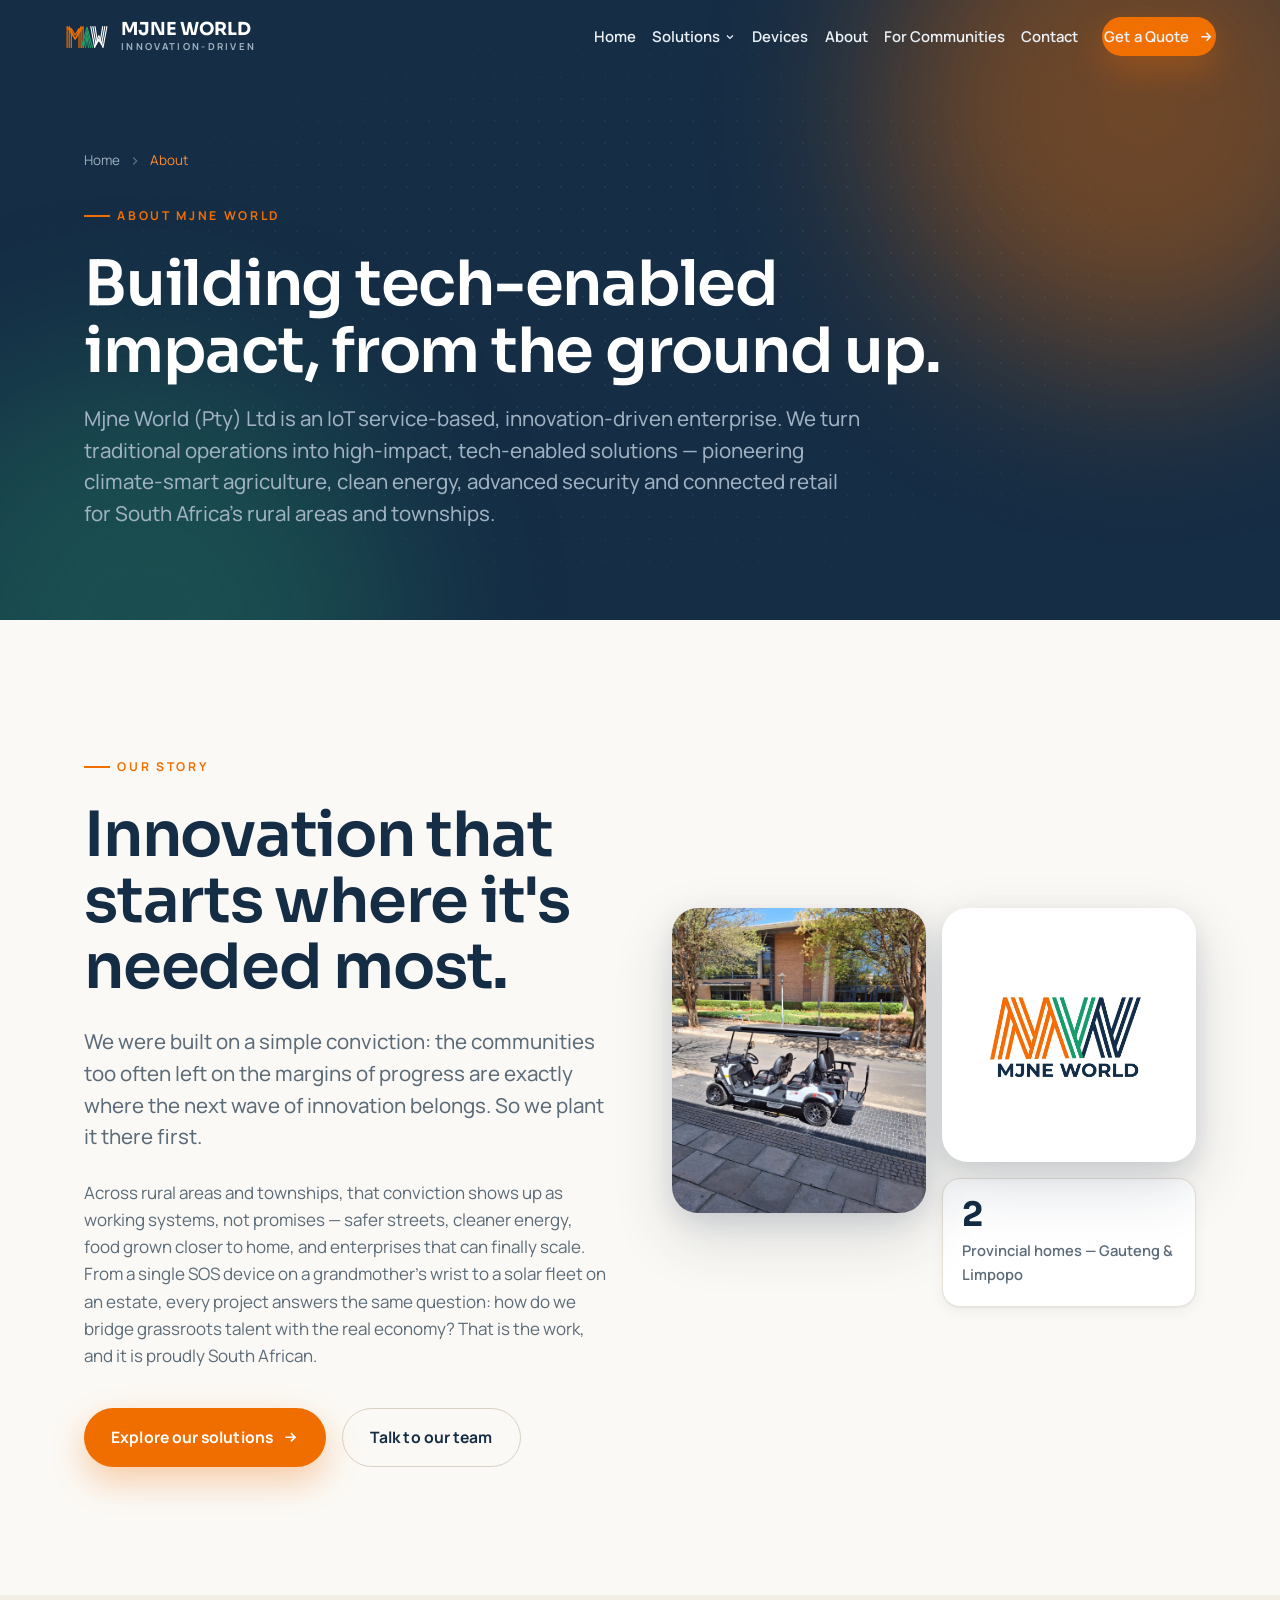
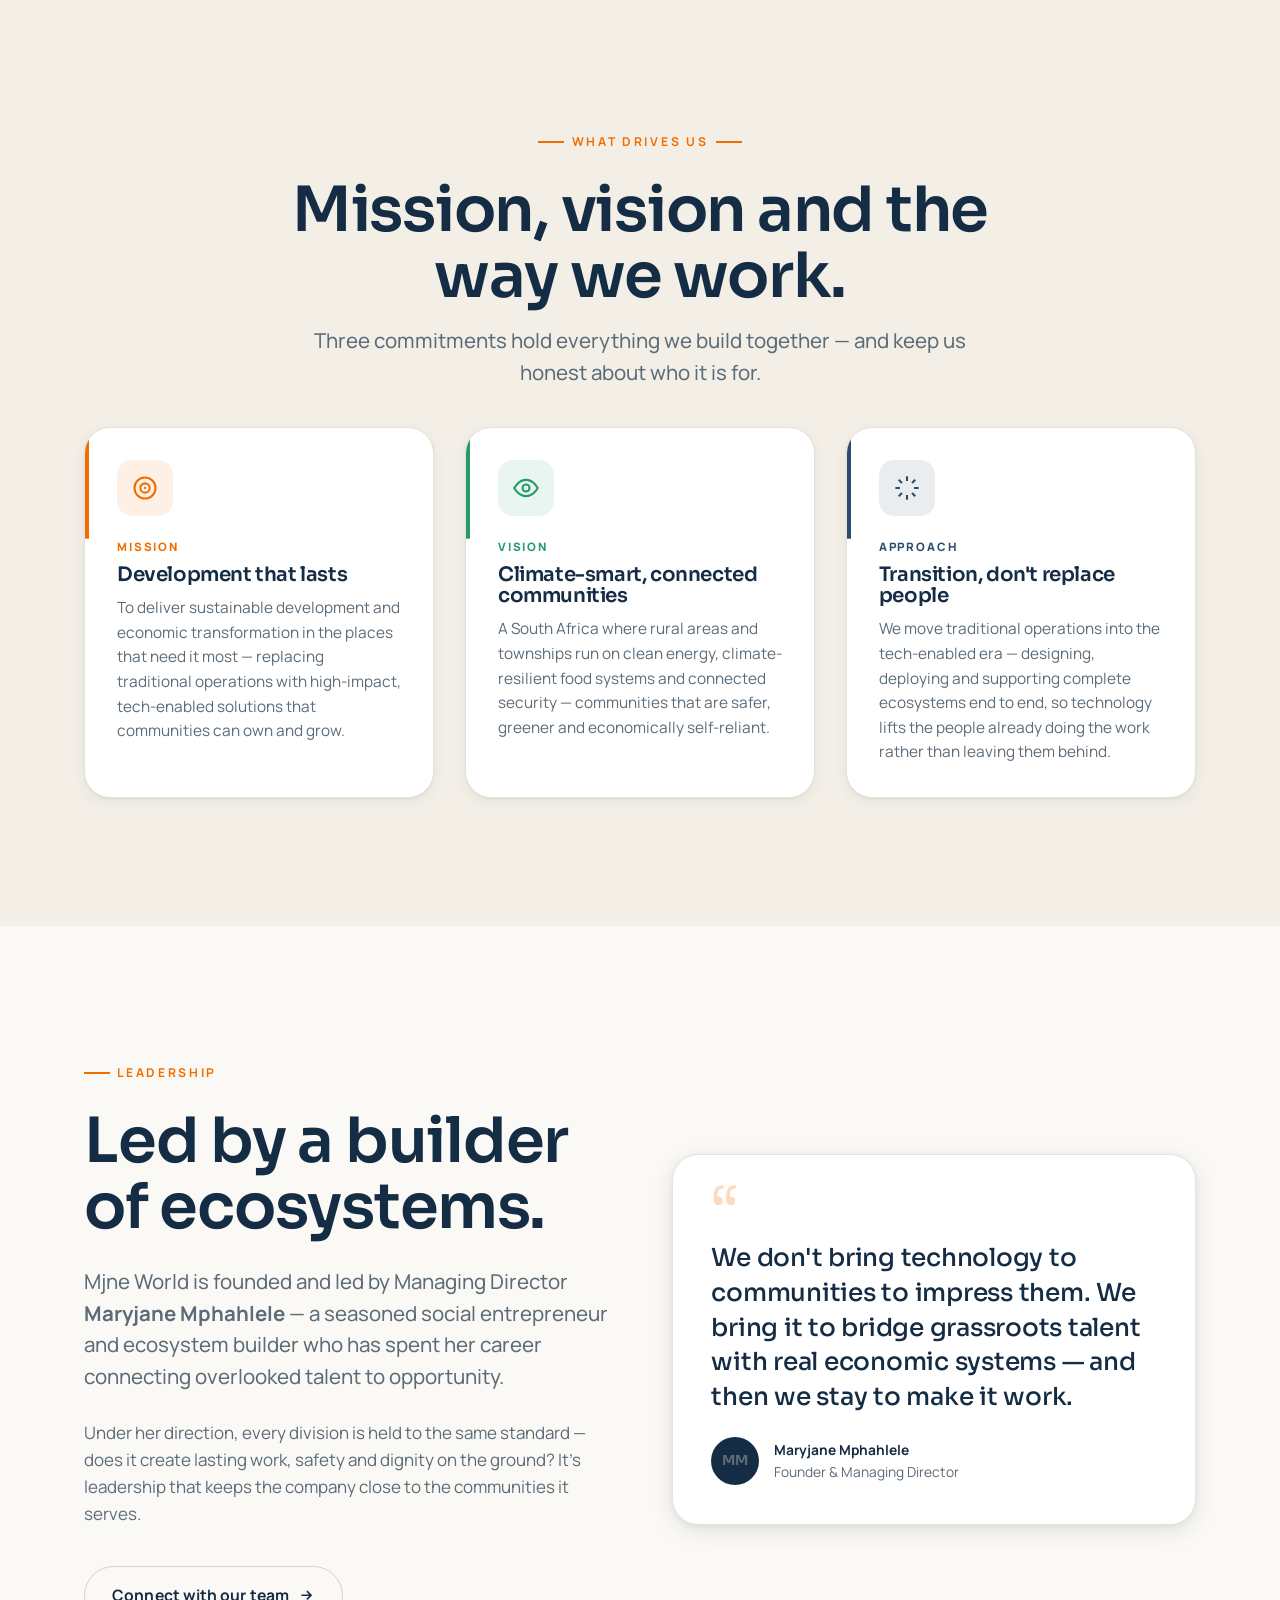
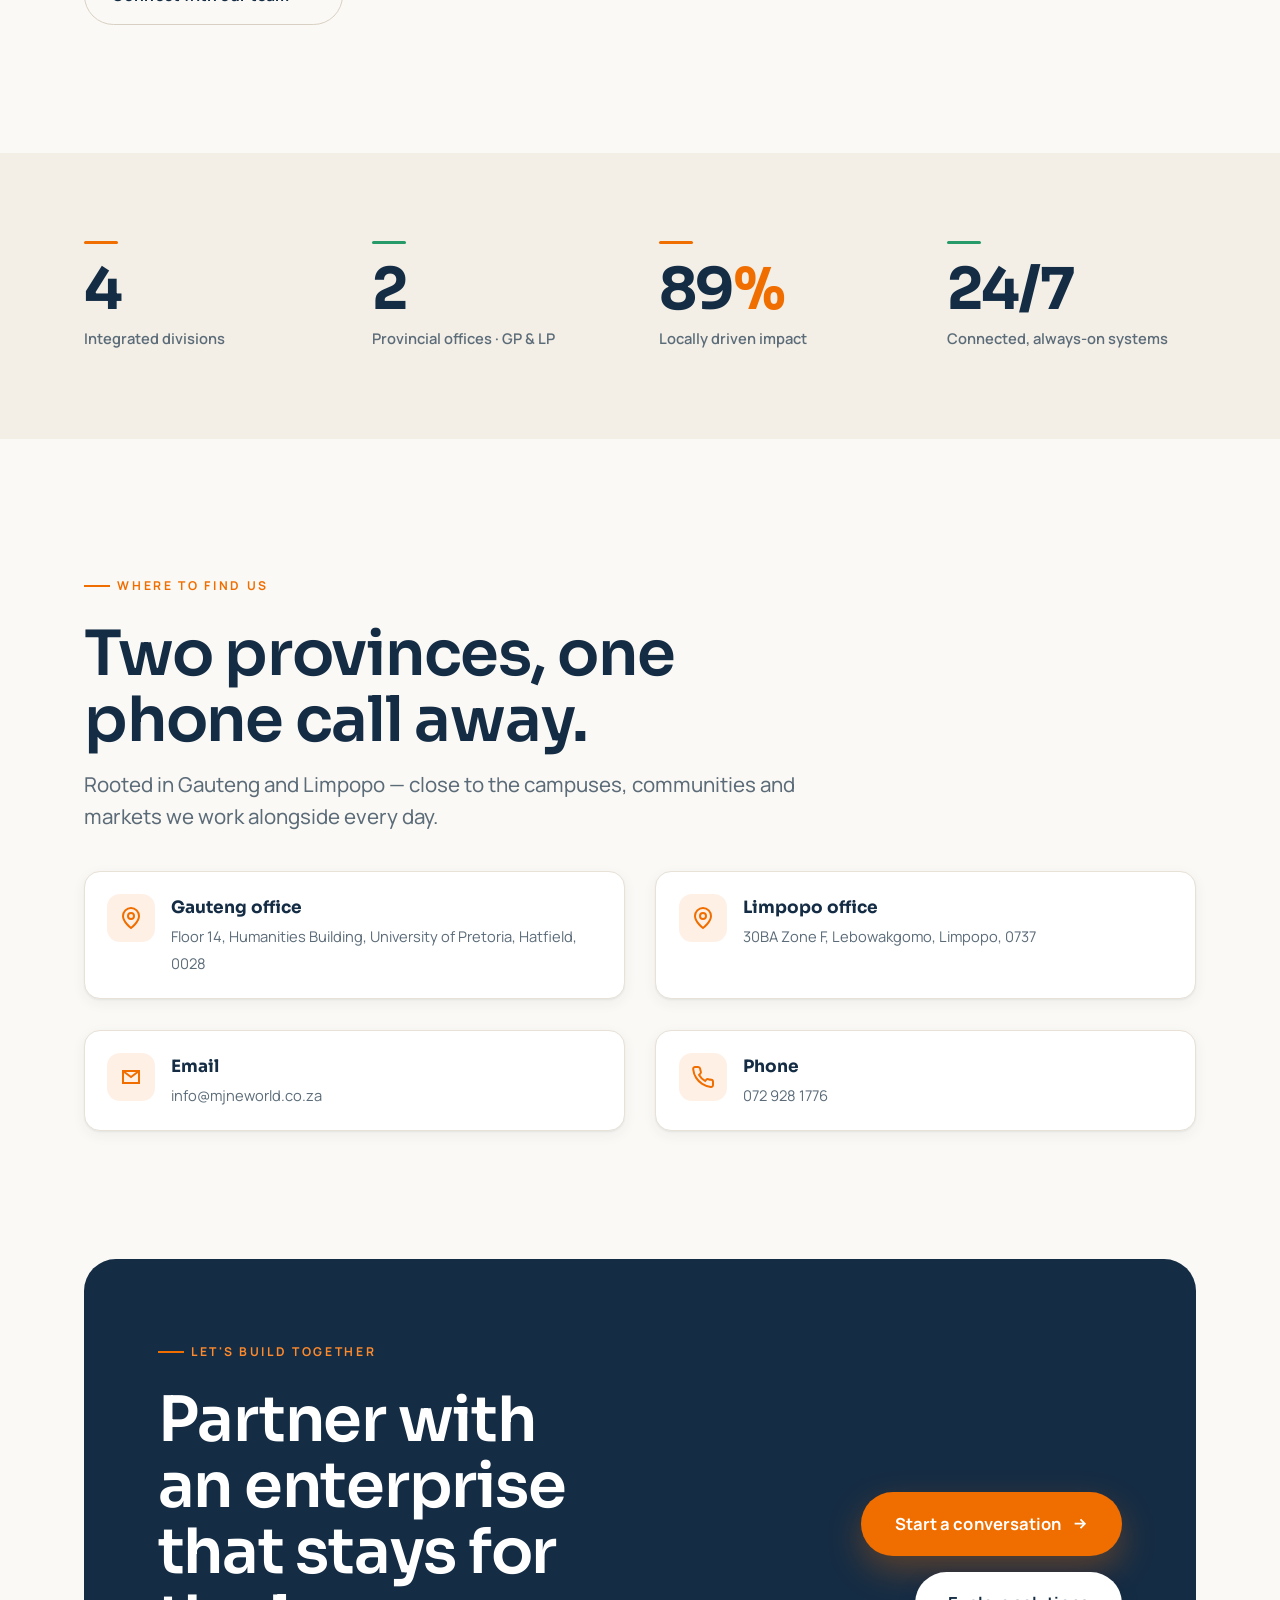
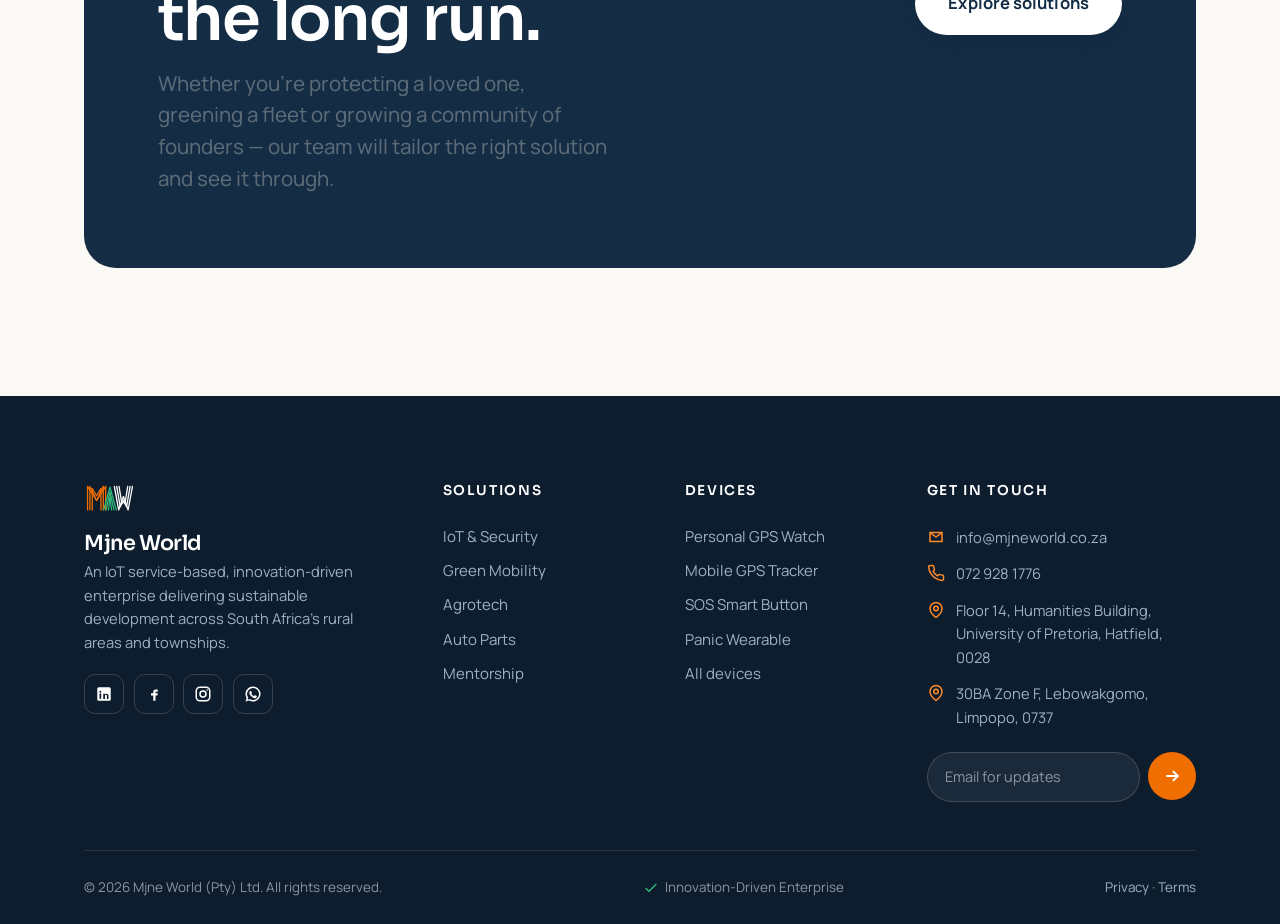
==== commit eeaa30f2: "Responsive hero fix, 60% size cut, and copy de-duplication - Hero: grid-stack the crossfade slides s" ====
--- a/site/about.html
+++ b/site/about.html
@@ -6,7 +6,7 @@
 <title>About Mjne World | Innovation-Driven Enterprise</title>
 <meta name="description" content="Mjne World (Pty) Ltd is an IoT service-based, innovation-driven enterprise transitioning traditional operations into tech-enabled solutions across South Africa's rural areas and townships — climate-smart agriculture, clean energy, advanced security and connected retail.">
 <meta property="og:title" content="About Mjne World — Innovation-Driven Enterprise">
-<meta property="og:description" content="Building tech-enabled impact from the ground up — across five divisions, two provinces and the communities that need it most.">
+<meta property="og:description" content="Building tech-enabled impact from the ground up — across four divisions, two provinces and the communities that need it most.">
 <meta property="og:type" content="website">
 <link rel="icon" href="assets/logo.svg" type="image/svg+xml">
 <link rel="preconnect" href="https://fonts.googleapis.com">
@@ -140,8 +140,7 @@
         <span class="kicker">Our story</span>
         <h2 class="h1 mt-3">Innovation that starts where it's needed&nbsp;most.</h2>
         <p class="lead mt-3">We were built on a simple conviction: the communities too often left on the margins of progress are exactly where the next wave of innovation belongs. So we plant it there first.</p>
-        <p class="text-muted mt-3 measure">Across rural areas and townships, Mjne World delivers sustainable development and real economic transformation — not as a promise, but as working systems. Where there were once traditional, disconnected ways of doing things, we introduce connected technology that earns its keep: safer streets, cleaner energy, food grown closer to home, and enterprises that can finally scale.</p>
-        <p class="text-muted mt-3 measure">From a single SOS device on a grandmother's wrist to a solar fleet on an estate, every project answers the same question — how do we bridge grassroots talent with the real economy? That is the work, and it is proudly South African.</p>
+        <p class="text-muted mt-3 measure">Across rural areas and townships, that conviction shows up as working systems, not promises — safer streets, cleaner energy, food grown closer to home, and enterprises that can finally scale. From a single SOS device on a grandmother's wrist to a solar fleet on an estate, every project answers the same question: how do we bridge grassroots talent with the real economy? That is the work, and it is proudly South African.</p>
         <div class="flex wrap gap-2 mt-4">
           <a href="solutions.html" class="btn">Explore our solutions
             <svg viewBox="0 0 24 24" fill="none" stroke="currentColor" stroke-width="2.4"><path d="M5 12h14M13 6l6 6-6 6"/></svg></a>
@@ -205,7 +204,7 @@
         <span class="kicker">Leadership</span>
         <h2 class="h1 mt-3">Led by a builder of&nbsp;ecosystems.</h2>
         <p class="lead mt-3">Mjne World is founded and led by Managing Director <b>Maryjane Mphahlele</b> — a seasoned social entrepreneur and ecosystem builder who has spent her career connecting overlooked talent to opportunity.</p>
-        <p class="text-muted mt-3 measure">Her conviction shapes the whole enterprise: that innovation is only worth building if it reaches the people who have waited longest for it. Under her direction, every division is held to the same standard — does it create lasting work, safety and dignity on the ground? It's leadership that keeps the company close to the communities it serves.</p>
+        <p class="text-muted mt-3 measure">Under her direction, every division is held to the same standard — does it create lasting work, safety and dignity on the ground? It's leadership that keeps the company close to the communities it serves.</p>
         <a href="contact.html" class="btn btn-ghost mt-4">Connect with our team
           <svg viewBox="0 0 24 24" fill="none" stroke="currentColor" stroke-width="2.4"><path d="M5 12h14M13 6l6 6-6 6"/></svg></a>
       </div>
@@ -220,97 +219,11 @@
   </div>
 </section>
 
-<!-- ===================== DIVISIONS RECAP ===================== -->
-<section class="section bg-sand" id="divisions">
-  <div class="container">
-    <div class="eyebrow-block center mx-auto" data-reveal>
-      <span class="kicker center">Our core divisions</span>
-      <h2 class="h1 mt-3">Five divisions. One mission of impact.</h2>
-      <p class="lead mt-2 mx-auto measure">Each division tackles a different need — but they all run on the same idea: take something traditional and make it connected, cleaner and more capable.</p>
-    </div>
-
-    <div class="grid cols-3 mt-4">
-      <article class="division acc-orange" data-reveal>
-        <div class="d-ic"><svg viewBox="0 0 24 24" fill="none" stroke="currentColor" stroke-width="1.8"><rect x="6" y="2" width="12" height="20" rx="3"/><path d="M12 18h.01"/></svg></div>
-        <span class="d-tag">IoT &amp; Security</span>
-        <h3>Mjne Tech</h3>
-        <p>Smartwatches with panic buttons, discreet SOS units and rugged GPS hardware — built for personal safety, livestock management and asset protection.</p>
-        <a href="solutions.html#tech" class="d-link link-arrow">Explore Mjne Tech <svg viewBox="0 0 24 24" fill="none" stroke="currentColor" stroke-width="2.2"><path d="M5 12h14M13 6l6 6-6 6"/></svg></a>
-      </article>
-
-      <article class="division acc-emerald" data-reveal data-delay="1">
-        <div class="d-ic"><svg viewBox="0 0 24 24" fill="none" stroke="currentColor" stroke-width="1.8"><circle cx="7" cy="17" r="2"/><circle cx="17" cy="17" r="2"/><path d="M5 17H3V9l3-4h8l4 4h2v8h-2M9 17h6"/></svg></div>
-        <span class="d-tag">Renewable Energy</span>
-        <h3>Mjne Green Mobility</h3>
-        <p>Solar golf-cart sales and fleet rentals, custom eco-vehicle conversions and tailored industrial solar installations that decarbonise everyday operations.</p>
-        <a href="solutions.html#mobility" class="d-link link-arrow">Explore Green Mobility <svg viewBox="0 0 24 24" fill="none" stroke="currentColor" stroke-width="2.2"><path d="M5 12h14M13 6l6 6-6 6"/></svg></a>
-      </article>
-
-      <article class="division acc-emerald" data-reveal data-delay="2">
-        <div class="d-ic"><svg viewBox="0 0 24 24" fill="none" stroke="currentColor" stroke-width="1.8"><path d="M12 22V12M12 12C12 8 9 5 4 5c0 5 3 7 8 7Zm0-2c0-4 3-7 8-7 0 5-3 7-8 7Z"/></svg></div>
-        <span class="d-tag">Smart Agriculture</span>
-        <h3>Mjne Agrotech</h3>
-        <p>South-African-made vertical hydroponic towers and rural food-security systems — climate-resilient farming that brings fresh produce closer to home.</p>
-        <a href="solutions.html#agrotech" class="d-link link-arrow">Explore Agrotech <svg viewBox="0 0 24 24" fill="none" stroke="currentColor" stroke-width="2.2"><path d="M5 12h14M13 6l6 6-6 6"/></svg></a>
-      </article>
-
-      <article class="division acc-orange" data-reveal>
-        <div class="d-ic"><svg viewBox="0 0 24 24" fill="none" stroke="currentColor" stroke-width="1.8"><path d="M14 16H9m10 0h3v-3.2a2 2 0 0 0-.6-1.4L18 8l-1.5-3.5A2 2 0 0 0 14.7 3H7.2a2 2 0 0 0-1.9 1.4L4 8l-1.4 1.4A2 2 0 0 0 2 12v4h2"/><circle cx="6.5" cy="16.5" r="1.5"/><circle cx="16.5" cy="16.5" r="1.5"/></svg></div>
-        <span class="d-tag">Automotive Supply</span>
-        <h3>Mjne Auto Parts</h3>
-        <p>Premium supply and sales of high-quality automotive parts — keeping commercial, agricultural and personal vehicles moving safely and efficiently.</p>
-        <a href="solutions.html#auto" class="d-link link-arrow">Explore Auto Parts <svg viewBox="0 0 24 24" fill="none" stroke="currentColor" stroke-width="2.2"><path d="M5 12h14M13 6l6 6-6 6"/></svg></a>
-      </article>
-
-      <article class="division acc-navy" data-reveal data-delay="1">
-        <div class="d-ic"><svg viewBox="0 0 24 24" fill="none" stroke="currentColor" stroke-width="1.8"><path d="M22 10 12 5 2 10l10 5 10-5Z"/><path d="M6 12v5c0 1 2.7 3 6 3s6-2 6-3v-5"/></svg></div>
-        <span class="d-tag">Enterprise Development</span>
-        <h3>Mentorship &amp; Community</h3>
-        <p>Through ITSCIE and the Her Opportunity Accelerator we deliver structured mentorship, digital learning and enterprise support for youth and women.</p>
-        <a href="solutions.html#mentorship" class="d-link link-arrow">Explore programmes <svg viewBox="0 0 24 24" fill="none" stroke="currentColor" stroke-width="2.2"><path d="M5 12h14M13 6l6 6-6 6"/></svg></a>
-      </article>
-
-      <article class="division acc-navy" data-reveal data-delay="2" style="background:var(--navy);color:#fff;border-color:var(--navy)">
-        <div class="d-ic" style="background:rgba(240,110,0,.18);color:var(--orange-soft)"><svg viewBox="0 0 24 24" fill="none" stroke="currentColor" stroke-width="1.8"><path d="M12 2 4 5v6c0 5 3.4 8.5 8 11 4.6-2.5 8-6 8-11V5l-8-3Z"/></svg></div>
-        <span class="d-tag" style="color:var(--orange-soft)">One ecosystem</span>
-        <h3 style="color:#fff">Designed to work together</h3>
-        <p style="color:var(--d-muted)">Our divisions aren't silos — safety, energy, food and enterprise reinforce each other. One partner, one connected system, deployed and supported end to end.</p>
-        <a href="solutions.html" class="d-link link-arrow" style="color:#fff">See how it connects <svg viewBox="0 0 24 24" fill="none" stroke="currentColor" stroke-width="2.2"><path d="M5 12h14M13 6l6 6-6 6"/></svg></a>
-      </article>
-    </div>
-  </div>
-</section>
-
-<!-- ===================== PROGRAMMES BAND ===================== -->
-<section class="section bg-navy" style="overflow:hidden">
-  <div class="dot-grid" style="opacity:.5"></div>
-  <div class="container relative">
-    <div class="split">
-      <div class="on-dark split-text" data-reveal>
-        <span class="kicker">Mentorship &amp; community development</span>
-        <h2 class="h1 mt-3" style="color:#fff">Opening doors for youth and women entrepreneurs.</h2>
-        <p class="lead mt-2">Technology is only half the story. Real transformation needs people equipped to build — so we run two flagship programmes that turn ideas into enterprises in the markets that markets usually skip.</p>
-        <ul class="feature-list">
-          <li><span class="fic"><svg viewBox="0 0 24 24" fill="none" stroke="currentColor" stroke-width="2"><path d="M12 2 2 7l10 5 10-5-10-5Z"/><path d="M6 10v5c0 1.6 2.7 3 6 3s6-1.4 6-3v-5"/></svg></span><div><b>ITSCIE</b><span>The Ideation To Startup Centre of Innovation and Entrepreneurship — structured mentorship and digital learning that walks founders from a first idea to a trading business.</span></div></li>
-          <li><span class="fic"><svg viewBox="0 0 24 24" fill="none" stroke="currentColor" stroke-width="2"><path d="M12 21s-7-4.4-9.5-9A5.5 5.5 0 0 1 12 5a5.5 5.5 0 0 1 9.5 7c-2.5 4.6-9.5 9-9.5 9Z"/></svg></span><div><b>Her Opportunity Accelerator</b><span>A dedicated accelerator for youth and women entrepreneurs in rural markets — enterprise support, networks and confidence where they are hardest to find.</span></div></li>
-        </ul>
-        <a href="solutions.html#mentorship" class="btn mt-4">Discover the programmes
-          <svg viewBox="0 0 24 24" fill="none" stroke="currentColor" stroke-width="2.4"><path d="M5 12h14M13 6l6 6-6 6"/></svg></a>
-      </div>
-      <div class="split-media" data-reveal data-delay="1">
-        <div class="media-frame tall"><img src="assets/img/tracker-sos-hand.jpg" alt="A Mjne World device placed into a community member's hand">
-          <div class="media-badge bl"><div class="mb-ic em"><svg viewBox="0 0 24 24" fill="none" stroke="currentColor" stroke-width="2"><path d="M16 21v-2a4 4 0 0 0-4-4H6a4 4 0 0 0-4 4v2"/><circle cx="9" cy="7" r="4"/><path d="M22 21v-2a4 4 0 0 0-3-3.9M16 3.1a4 4 0 0 1 0 7.8"/></svg></div><div><b>Youth &amp; women first</b><small>Rural-market enterprise support</small></div></div>
-        </div>
-      </div>
-    </div>
-  </div>
-</section>
-
 <!-- ===================== STATS STRIP ===================== -->
 <section class="section-sm bg-sand">
   <div class="container">
     <div class="stats">
-      <div class="stat" data-reveal><div class="bar"></div><div class="num"><span data-count="5">0</span></div><div class="lbl">Integrated divisions</div></div>
+      <div class="stat" data-reveal><div class="bar"></div><div class="num"><span data-count="4">0</span></div><div class="lbl">Integrated divisions</div></div>
       <div class="stat" data-reveal data-delay="1"><div class="bar" style="background:var(--emerald)"></div><div class="num"><span data-count="2">0</span></div><div class="lbl">Provincial offices · GP &amp; LP</div></div>
       <div class="stat" data-reveal data-delay="2"><div class="bar"></div><div class="num"><span data-count="100">0</span><span class="suffix">%</span></div><div class="lbl">Locally driven impact</div></div>
       <div class="stat" data-reveal data-delay="3"><div class="bar" style="background:var(--emerald)"></div><div class="num"><span>24/7</span></div><div class="lbl">Connected, always-on systems</div></div>
--- a/site/css/styles.css
+++ b/site/css/styles.css
@@ -330,12 +330,16 @@
    ===================================================================== */
 .hero {
   position:relative; min-height: 100svh; min-height: 100vh;
-  display:flex; align-items:flex-end;
+  display:flex; flex-direction:column;
   background: var(--navy-900); color:#fff; overflow:hidden;
 }
-.hero-slides { position:absolute; inset:0; }
+/* Grid-stacked slides: all overlap in one cell (for the crossfade) yet still
+   contribute height, so the hero sizes to the tallest slide's content. */
+.hero-slides { position:relative; flex:1 1 auto; display:grid; }
 .hero-slide {
-  position:absolute; inset:0; opacity:0; visibility:hidden;
+  grid-area: 1 / 1; position:relative;
+  display:flex; align-items:center; padding-top: 104px;
+  opacity:0; visibility:hidden;
   transition: opacity 1.1s var(--ease), visibility 1.1s;
 }
 .hero-slide.active { opacity:1; visibility:visible; }
@@ -354,7 +358,7 @@
 /* gradient fallback backgrounds per slide */
 .hero-slide .grad { position:absolute; inset:0; }
 
-.hero-inner { position:relative; z-index:3; width:100%; padding-bottom: clamp(96px, 13vh, 150px); padding-top: 120px; }
+.hero-inner { position:relative; z-index:3; width:100%; padding-block: clamp(20px, 3.5vh, 44px); }
 .hero-eyebrow { display:flex; align-items:center; gap:.8rem; margin-bottom:1.4rem; }
 .hero-eyebrow .num { font-family:var(--display); font-weight:700; font-size:.8rem; color:#fff; opacity:.7; letter-spacing:.1em; }
 .hero-eyebrow .tag {
@@ -364,12 +368,28 @@
 }
 .hero-eyebrow .tag.t-emerald { background: rgba(38,155,105,.92); box-shadow:none; }
 .hero h1.hero-title {
-  color:#fff; max-width: 18ch;
-  font-size: clamp(2.5rem, 6vw, 5.3rem); font-weight:700; letter-spacing:-.035em; line-height:.99;
+  color:#fff; max-width: 19ch;
+  font-size: clamp(2.5rem, 5.2vw, 4.7rem); font-weight:700; letter-spacing:-.035em; line-height:1.0;
   text-wrap: balance;
 }
 .hero .hero-sub { color: rgba(238,243,247,.92); font-size: clamp(1.05rem,1.7vw,1.4rem); max-width: 46ch; margin-top: 1.4rem; line-height:1.5; }
 .hero .hero-actions { display:flex; flex-wrap:wrap; gap:.9rem; margin-top: 2.2rem; }
+
+/* Short/landscape viewports: scale the tallest slide down so it stays within one screen */
+@media (min-width: 761px) and (max-height: 900px){
+  .hero-slide { padding-top: 96px; }
+  .hero-eyebrow { margin-bottom: 1rem; }
+  .hero h1.hero-title { font-size: clamp(2.4rem, 4.4vw, 3.8rem); }
+  .hero .hero-sub { margin-top: 1rem; font-size: clamp(1.02rem, 1.4vw, 1.22rem); }
+  .hero .hero-actions { margin-top: 1.5rem; }
+}
+@media (min-width: 761px) and (max-height: 740px){
+  .hero-slide { padding-top: 88px; }
+  .hero-eyebrow { margin-bottom: .7rem; }
+  .hero h1.hero-title { font-size: clamp(2.2rem, 3.7vw, 3.1rem); }
+  .hero .hero-sub { margin-top: .8rem; font-size: 1.05rem; max-width: 42ch; }
+  .hero .hero-actions { margin-top: 1.2rem; }
+}
 
 /* animated entrance of active slide text */
 .hero-slide .reveal-line { opacity:0; transform: translateY(26px); }
@@ -382,7 +402,7 @@
 
 /* Hero controls */
 .hero-ui {
-  position:absolute; z-index:5; left:0; right:0; bottom: clamp(26px,4vh,40px);
+  position:relative; z-index:5; flex:0 0 auto; padding-top:6px; padding-bottom: clamp(24px,4vh,40px);
 }
 .hero-ui .row { display:flex; align-items:center; justify-content:space-between; gap:1rem; }
 .hero-dots { display:flex; gap:.7rem; align-items:center; }
@@ -474,15 +494,16 @@
 
 .hero-inner .hero-text { max-width: 640px; }
 
-/* mobile: top-align hero text with safe header clearance (never overlaps the fixed header) */
+/* mobile: hero sizes to its content (no forced 100vh), so nothing overlaps the
+   controls or the marquee, and there is never a large empty gap. */
 @media (max-width: 760px){
-  .hero { min-height: 88svh; align-items:flex-start; }
-  .hero-slide { display:flex; align-items:flex-start; }
-  .hero-inner { padding-top: 116px; padding-bottom: 132px; }
+  .hero { min-height: auto; }
+  .hero-slide { padding-top: 88px; }
+  .hero-inner { padding-block: clamp(14px, 2.5vh, 26px); }
   .hero .hero-actions .btn { flex: 1 1 auto; }
-  .hero h1.hero-title { font-size: clamp(2.3rem, 8.6vw, 3.4rem); line-height: 1.02; }
+  .hero h1.hero-title { font-size: clamp(2.3rem, 8.2vw, 3.3rem); line-height: 1.03; }
   .hero .hero-sub { font-size: 1.06rem; margin-top: 1.1rem; }
-  .hero .hero-actions { margin-top: 1.8rem; }
+  .hero .hero-actions { margin-top: 1.7rem; }
 }
 
 /* scroll cue */
@@ -530,6 +551,26 @@
 .division h3 { margin:.45rem 0 .7rem; }
 .division p { color: var(--muted); font-size:.96rem; flex-grow:1; }
 .division .d-link { margin-top:1.4rem; }
+.division .d-feats { list-style:none; margin:.15rem 0 0; padding:0; display:flex; flex-direction:column; gap:.55rem; flex-grow:1; }
+.division .d-feats li { position:relative; padding-left:1.45rem; color:var(--muted); font-size:.95rem; line-height:1.35; }
+.division .d-feats li::before { content:""; position:absolute; left:0; top:.5em; width:7px; height:7px; border-radius:50%; background: var(--accent, var(--orange)); }
+
+/* Hydroponics section helpers */
+.cols-5 { grid-template-columns: repeat(5,1fr); }
+@media (max-width: 980px){ .cols-5 { grid-template-columns: repeat(3,1fr); } }
+@media (max-width: 620px){ .cols-5 { grid-template-columns: repeat(2,1fr); } }
+.mt-5 { margin-top: clamp(2.2rem,4vw,3.4rem); }
+.mt-6 { margin-top: clamp(2.8rem,5vw,4.4rem); }
+.usecase { background:#fff; border:1px solid var(--line); border-radius:16px; padding:1.5rem 1.1rem; text-align:center; box-shadow: var(--sh-sm); transition: transform .4s var(--ease), box-shadow .4s var(--ease); }
+.usecase:hover { transform: translateY(-6px); box-shadow: var(--sh-md); }
+.usecase .uic { width:48px; height:48px; border-radius:13px; display:grid; place-items:center; margin:0 auto .85rem; background: rgba(38,155,105,.1); color: var(--emerald); }
+.usecase .uic svg { width:24px; height:24px; }
+.usecase b { display:block; font-family: var(--display); font-weight:600; color: var(--navy); font-size:1rem; line-height:1.25; }
+.checklist { list-style:none; padding:0; display:grid; grid-template-columns: repeat(2,1fr); gap:1rem 2.2rem; margin:1.7rem 0 0; }
+@media (max-width: 640px){ .checklist { grid-template-columns:1fr; } }
+.checklist li { display:flex; gap:.85rem; align-items:center; font-family: var(--display); font-weight:600; color: var(--navy); font-size:1.02rem; }
+.checklist .ci { width:30px; height:30px; border-radius:50%; flex-shrink:0; display:grid; place-items:center; background: rgba(38,155,105,.14); color: var(--emerald); }
+.checklist .ci svg { width:16px; height:16px; }
 
 /* accent variants */
 .acc-orange  { --accent: var(--orange);  --accent-soft: rgba(240,110,0,.1); }
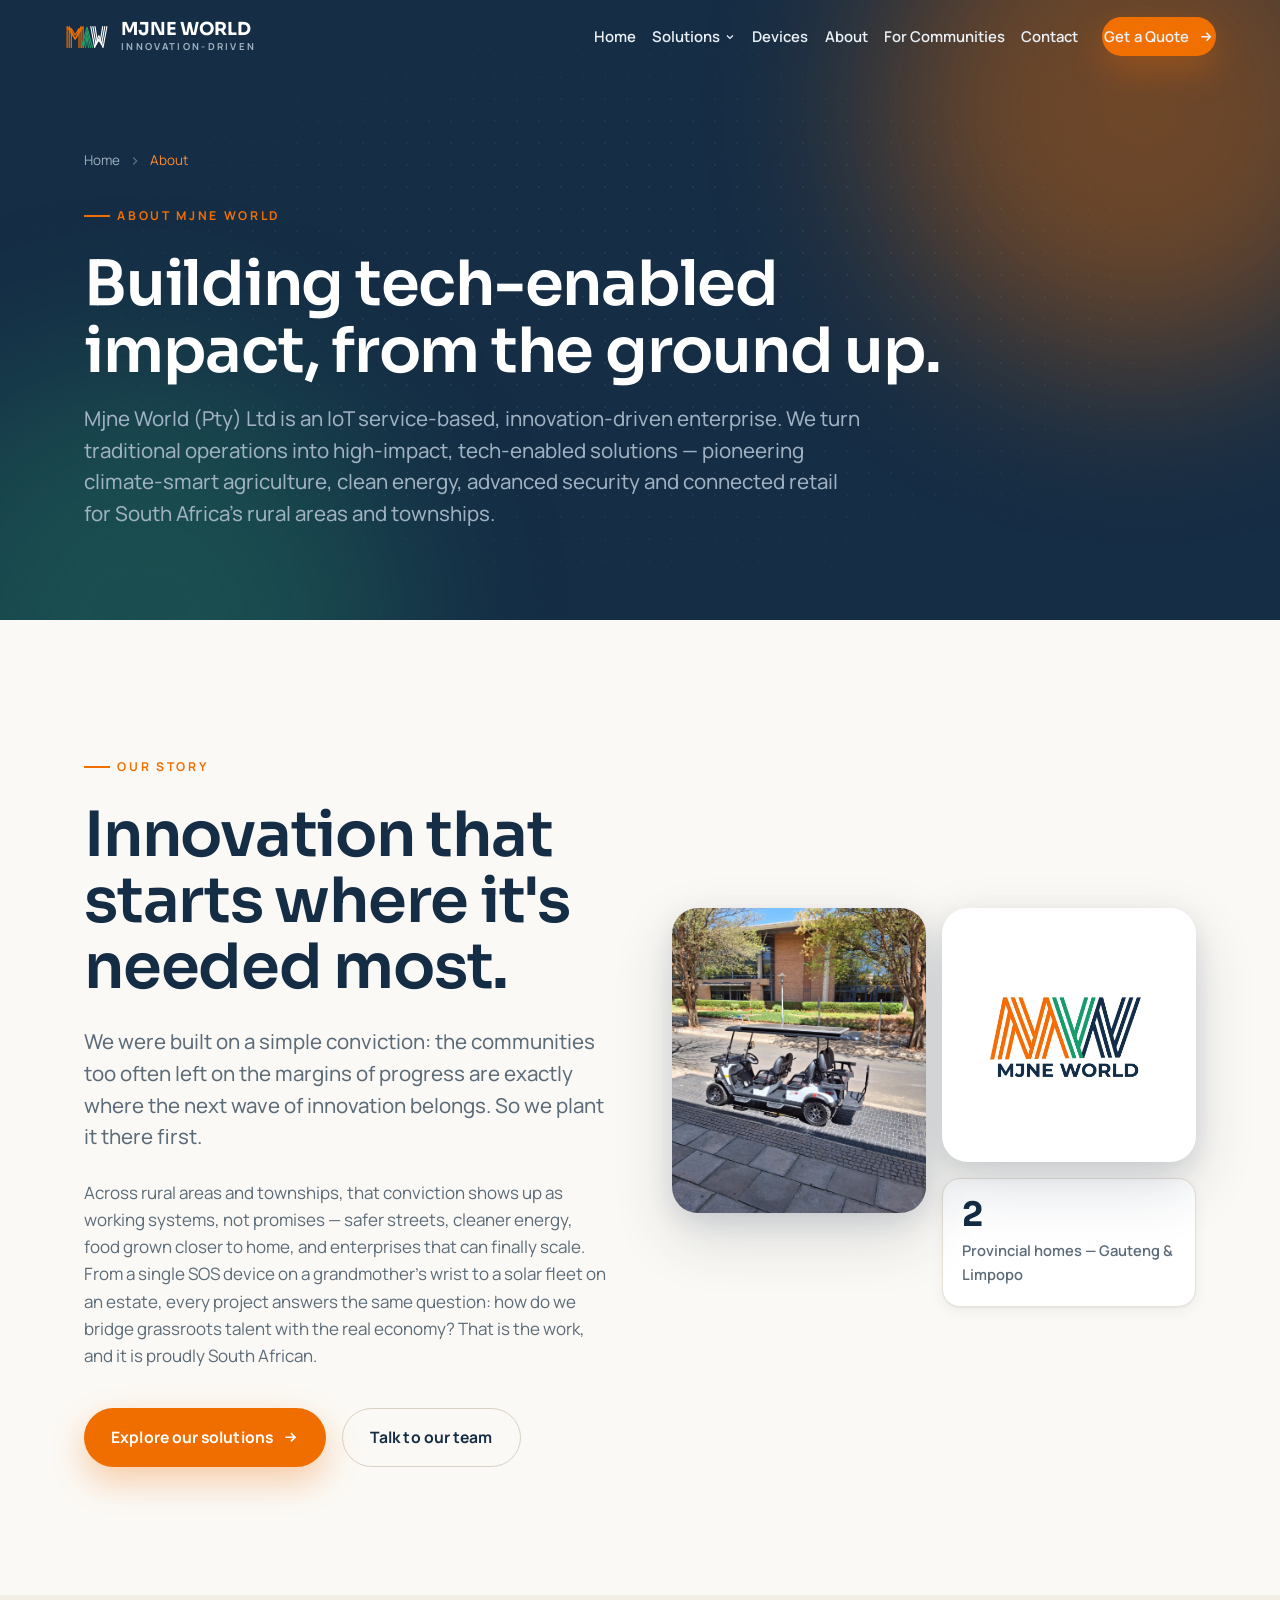
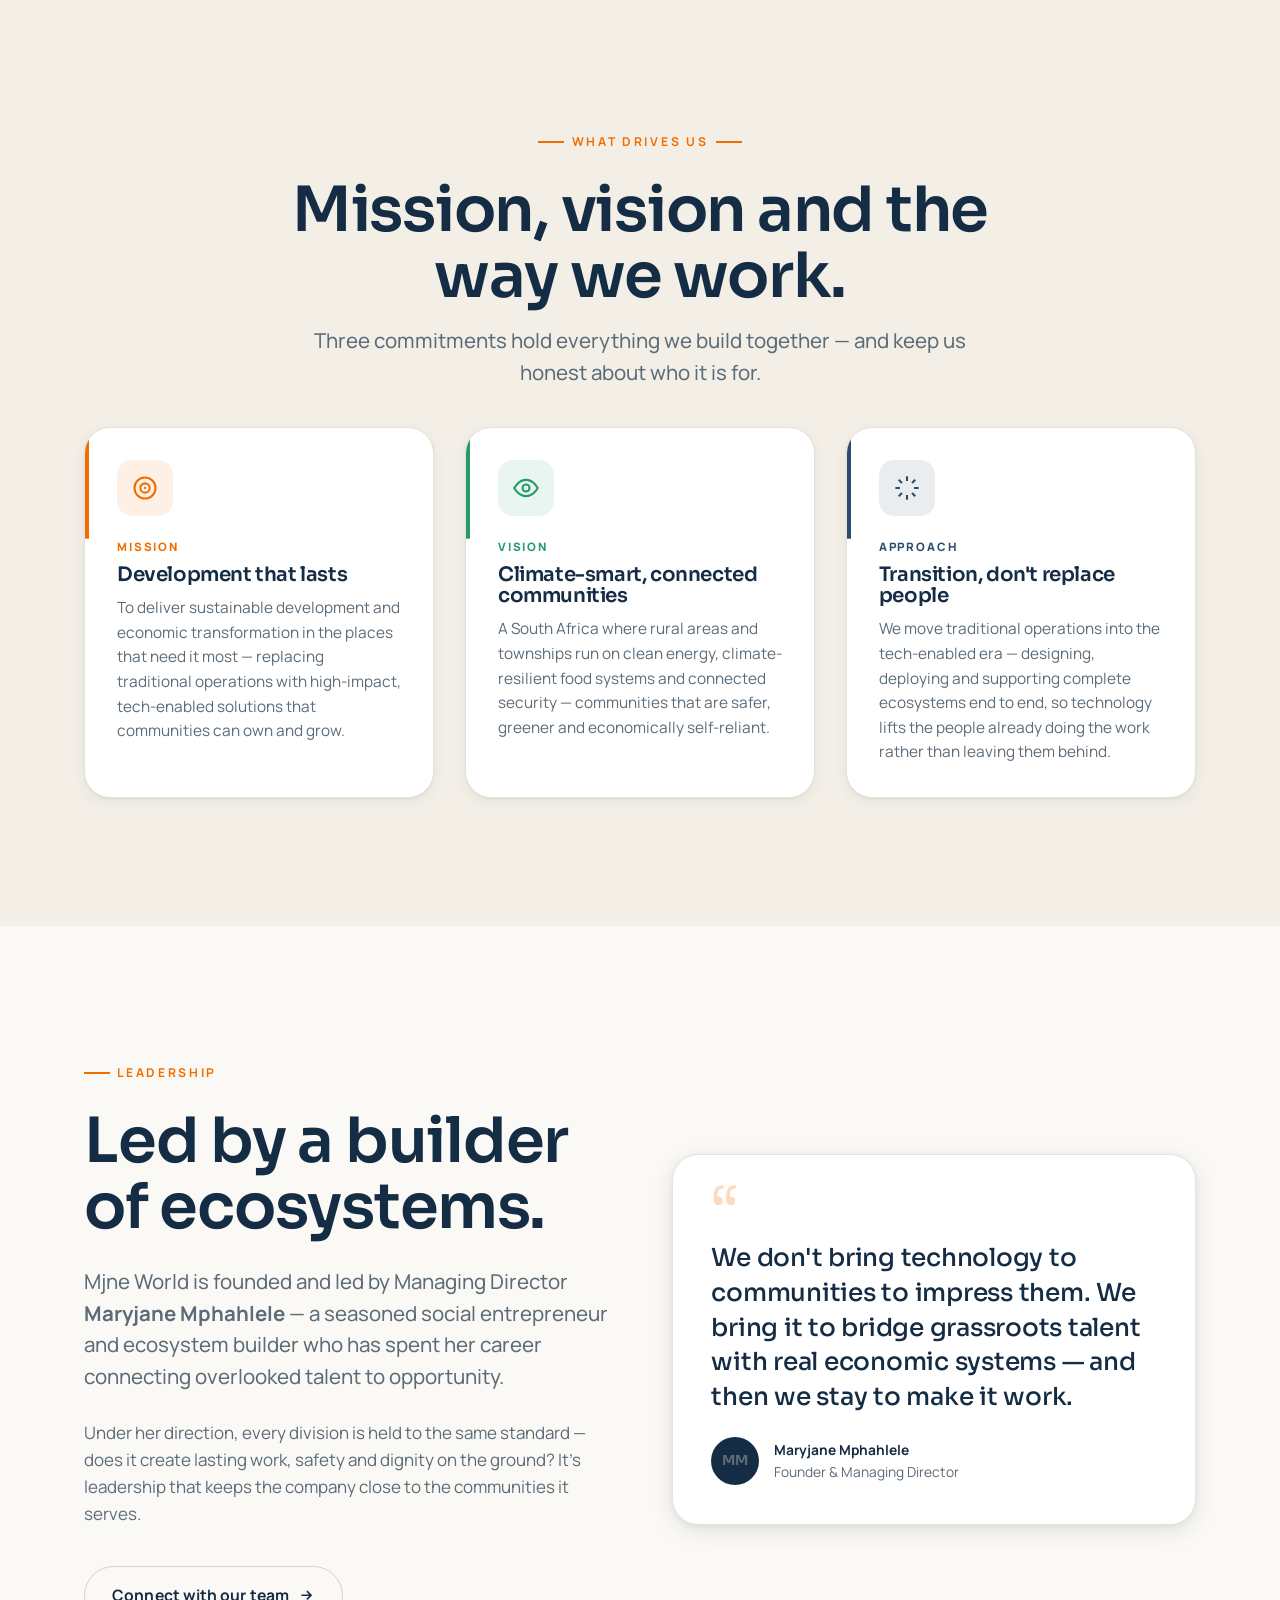
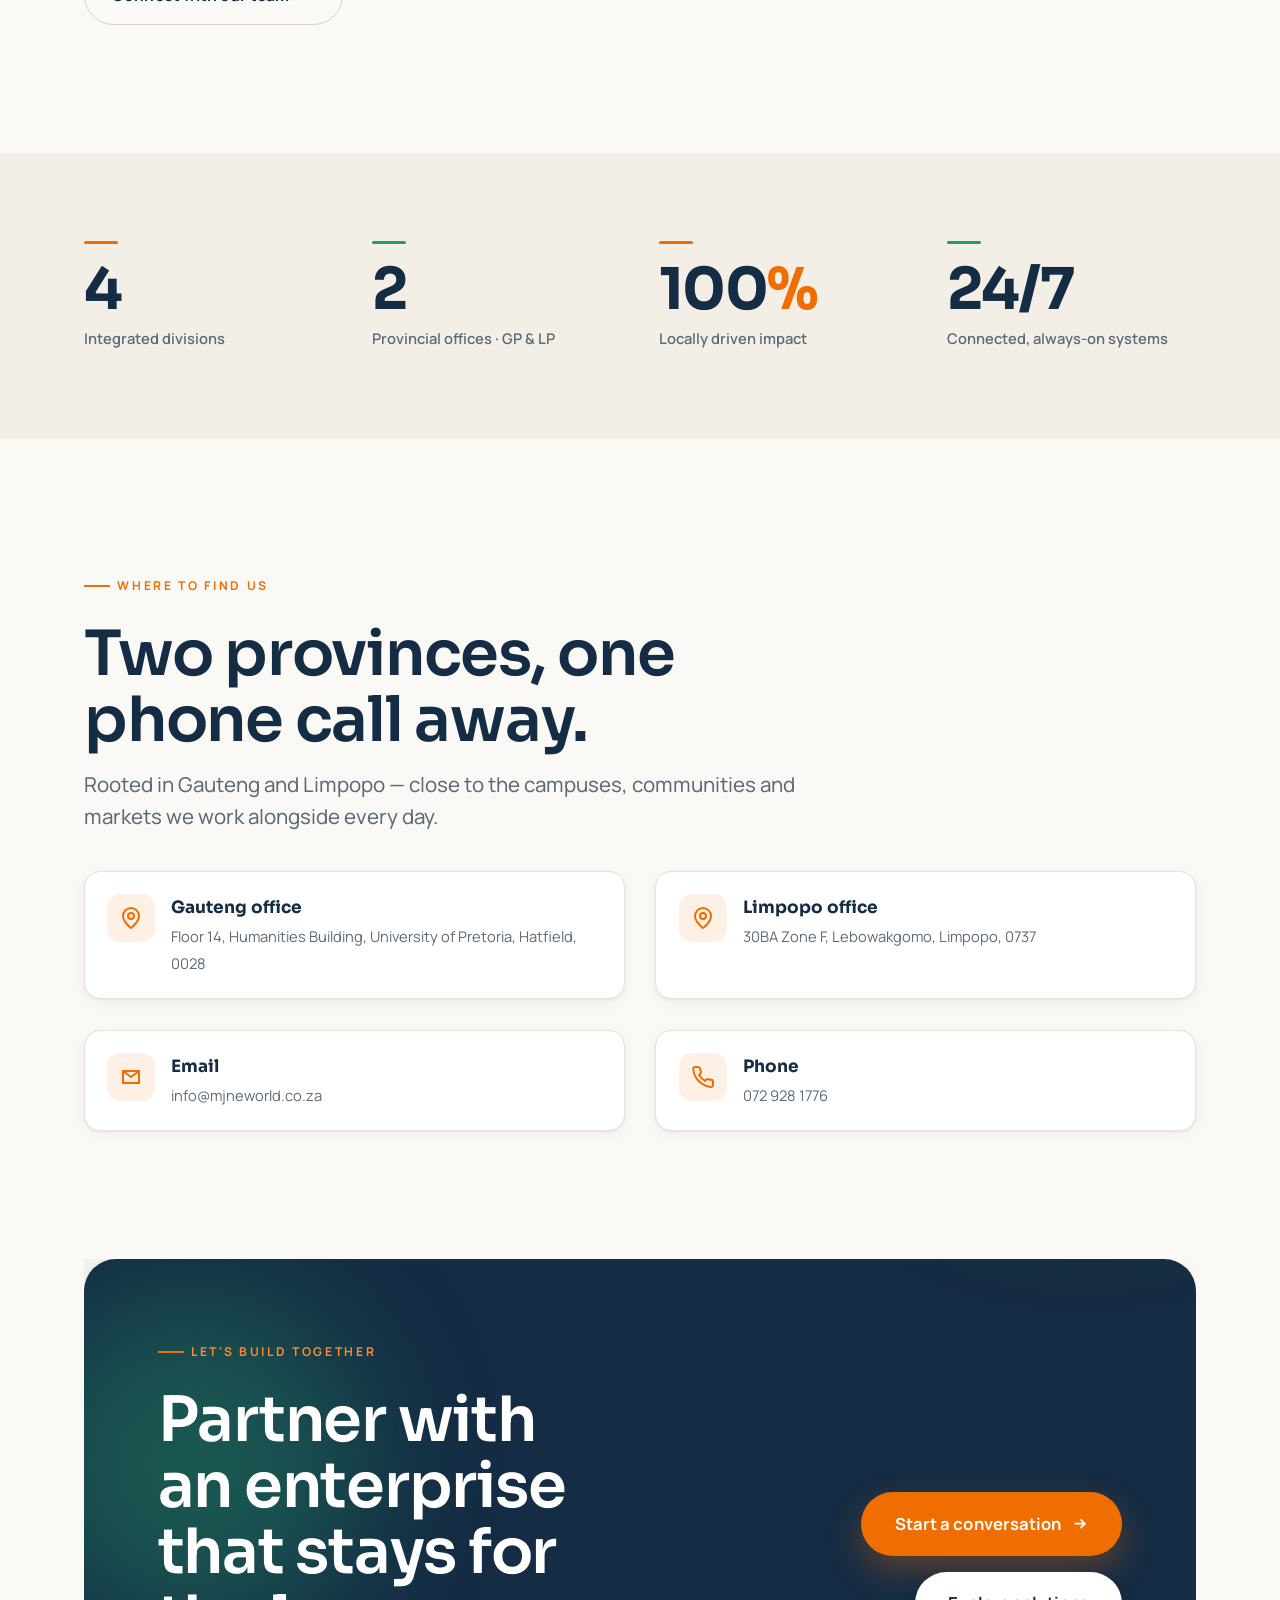
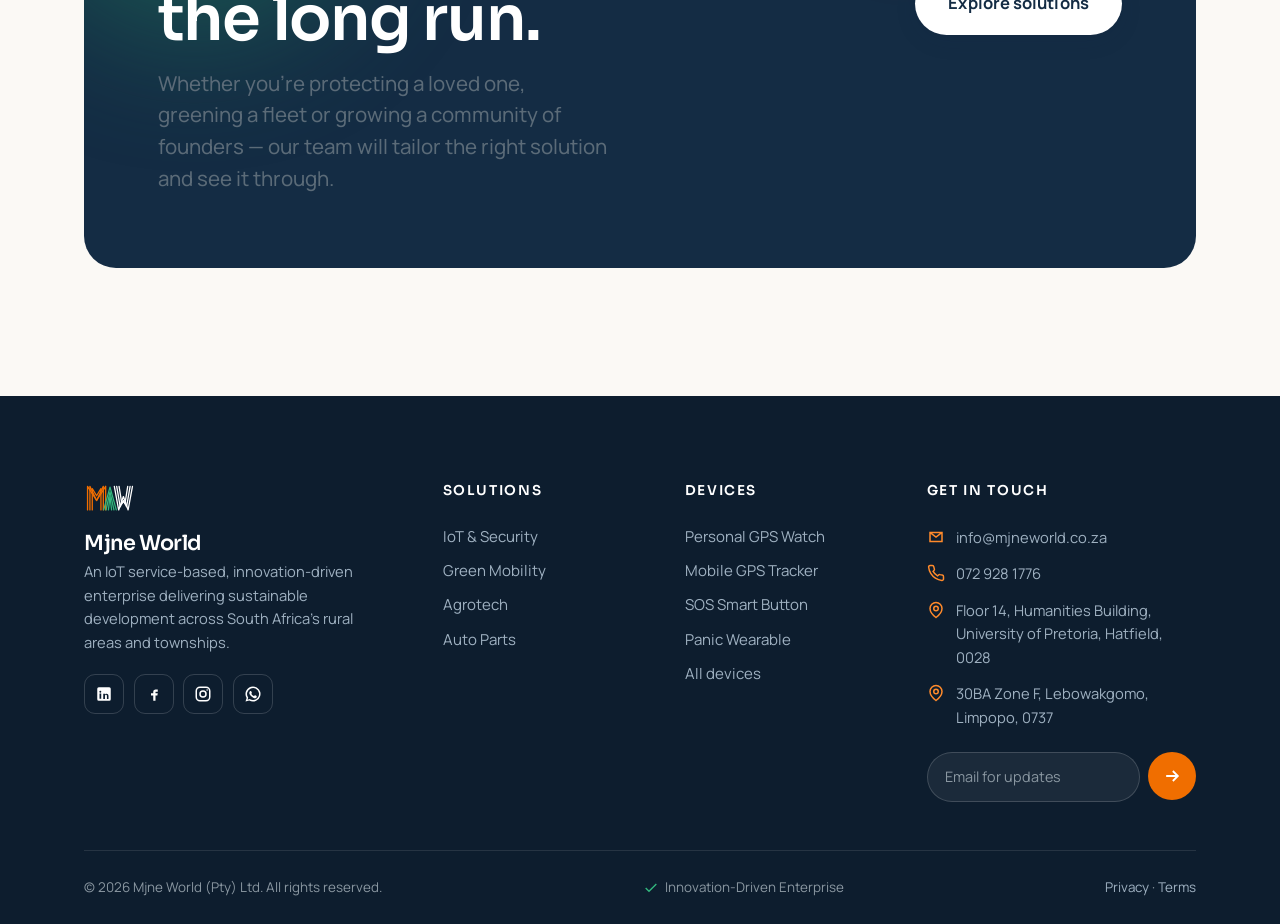
==== commit 4987ca25: "Remove Mentorship from global nav dropdown and footers Drops the "Enterprise Development / Mentorshi" ====
--- a/site/about.html
+++ b/site/about.html
@@ -66,10 +66,6 @@
               <span class="ic"><svg viewBox="0 0 24 24" fill="none" stroke="currentColor" stroke-width="1.9"><path d="M14 16H9m10 0h3v-3.2a2 2 0 0 0-.6-1.4L18 8l-1.5-3.5A2 2 0 0 0 14.7 3H7.2a2 2 0 0 0-1.9 1.4L4 8l-1.4 1.4A2 2 0 0 0 2 12v4h2"/><circle cx="6.5" cy="16.5" r="1.5"/><circle cx="16.5" cy="16.5" r="1.5"/></svg></span>
               <span><b>Mjne Auto Parts</b><small>Premium automotive supply</small></span>
             </a>
-            <a href="solutions.html#mentorship">
-              <span class="ic"><svg viewBox="0 0 24 24" fill="none" stroke="currentColor" stroke-width="1.9"><path d="M22 10 12 5 2 10l10 5 10-5Z"/><path d="M6 12v5c0 1 2.7 3 6 3s6-2 6-3v-5"/></svg></span>
-              <span><b>Enterprise Development</b><small>ITSCIE mentorship &amp; accelerators</small></span>
-            </a>
             <a href="products.html">
               <span class="ic"><svg viewBox="0 0 24 24" fill="none" stroke="currentColor" stroke-width="1.9"><path d="M3 3h2l2.4 12.4a2 2 0 0 0 2 1.6h7.7a2 2 0 0 0 2-1.6L22 6H6"/><circle cx="9" cy="20" r="1"/><circle cx="18" cy="20" r="1"/></svg></span>
               <span><b>Shop Devices</b><small>Browse the full IoT catalogue</small></span>
@@ -311,7 +307,6 @@
           <a href="solutions.html#mobility">Green Mobility</a>
           <a href="solutions.html#agrotech">Agrotech</a>
           <a href="solutions.html#auto">Auto Parts</a>
-          <a href="solutions.html#mentorship">Mentorship</a>
         </div>
       </div>
 
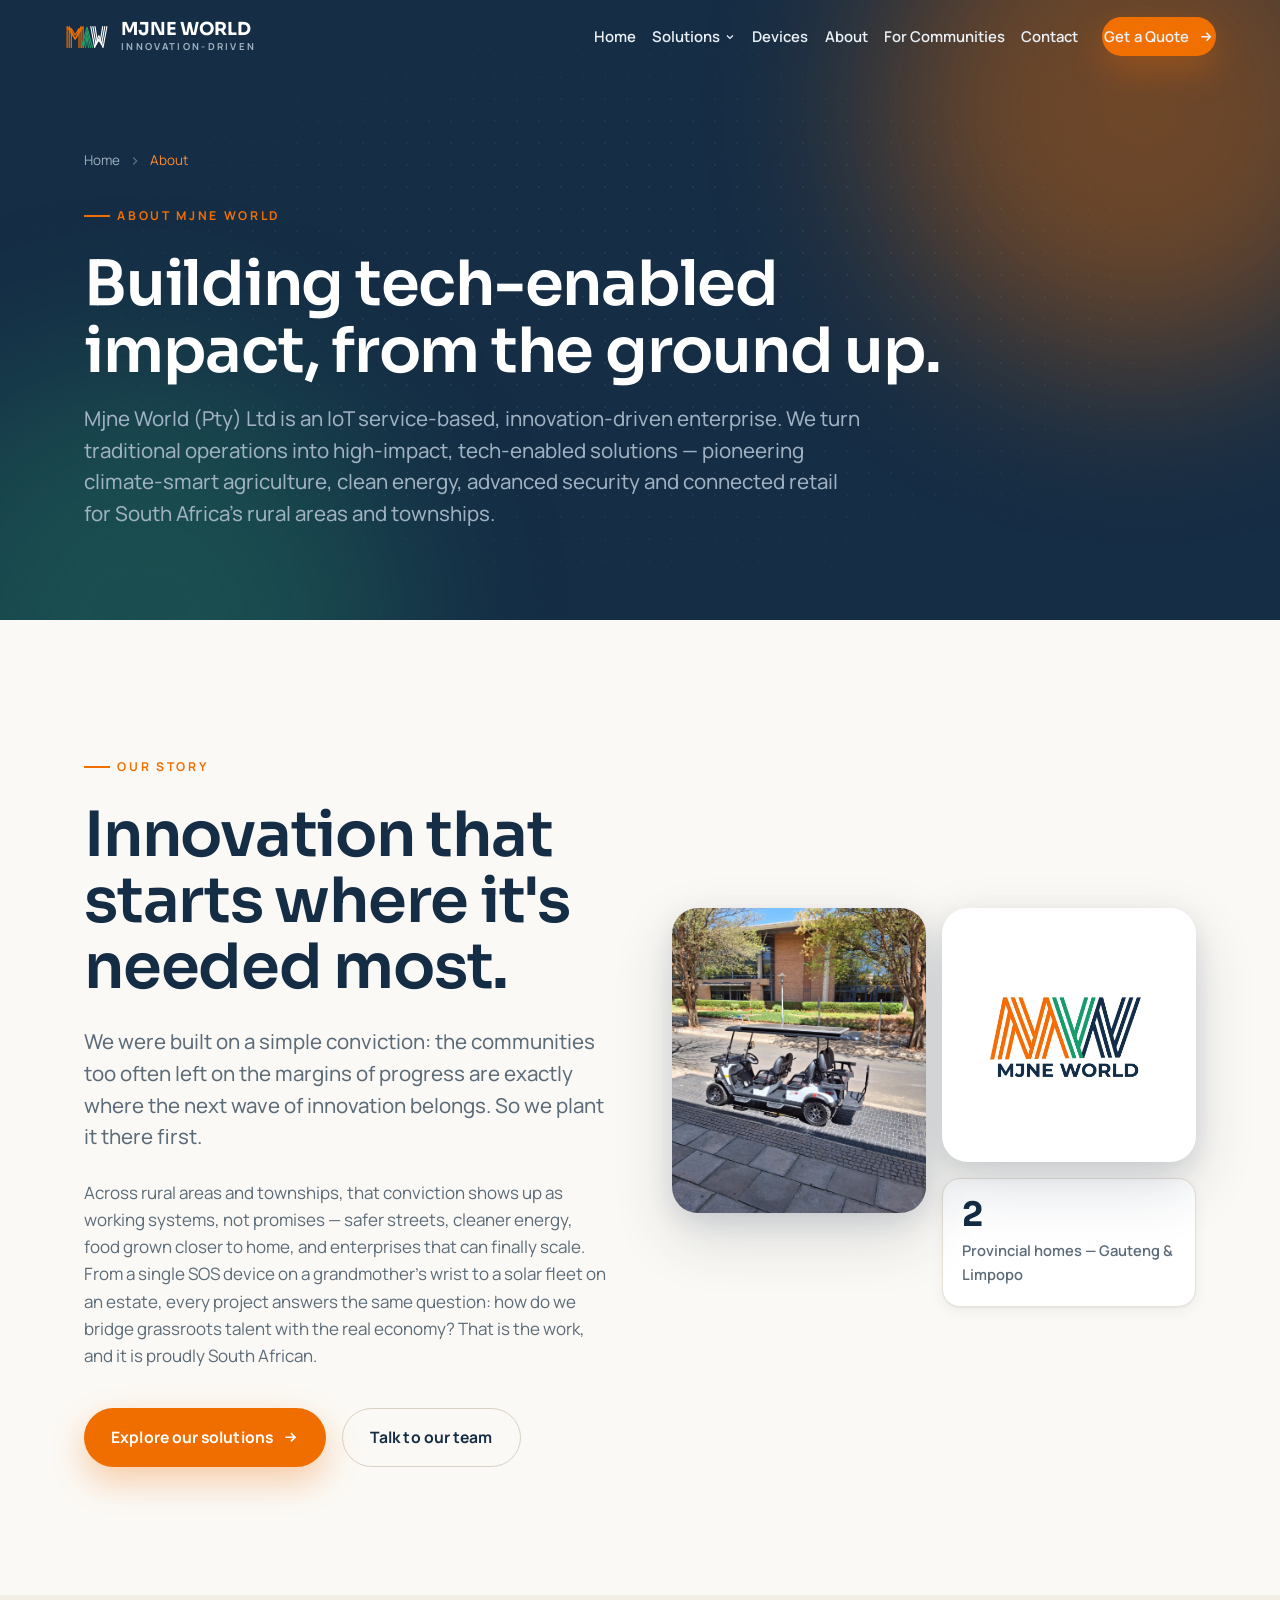
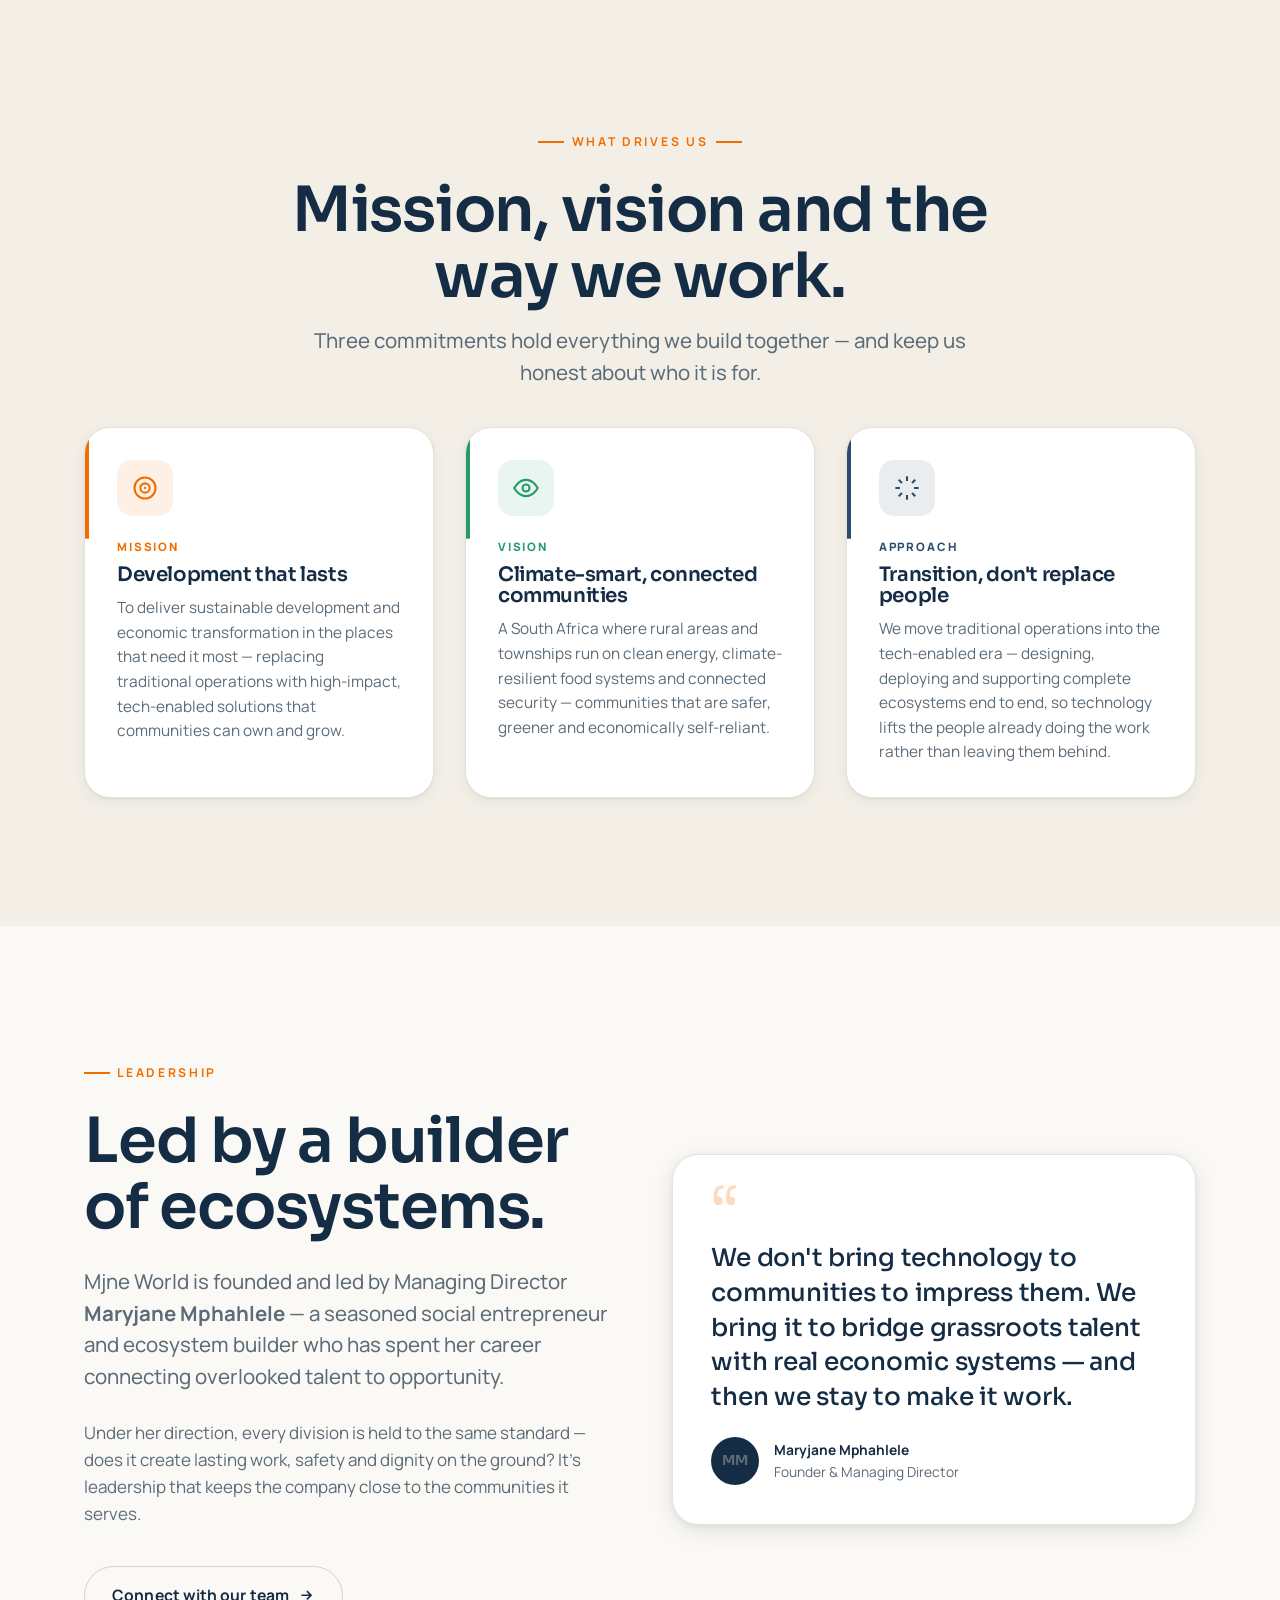
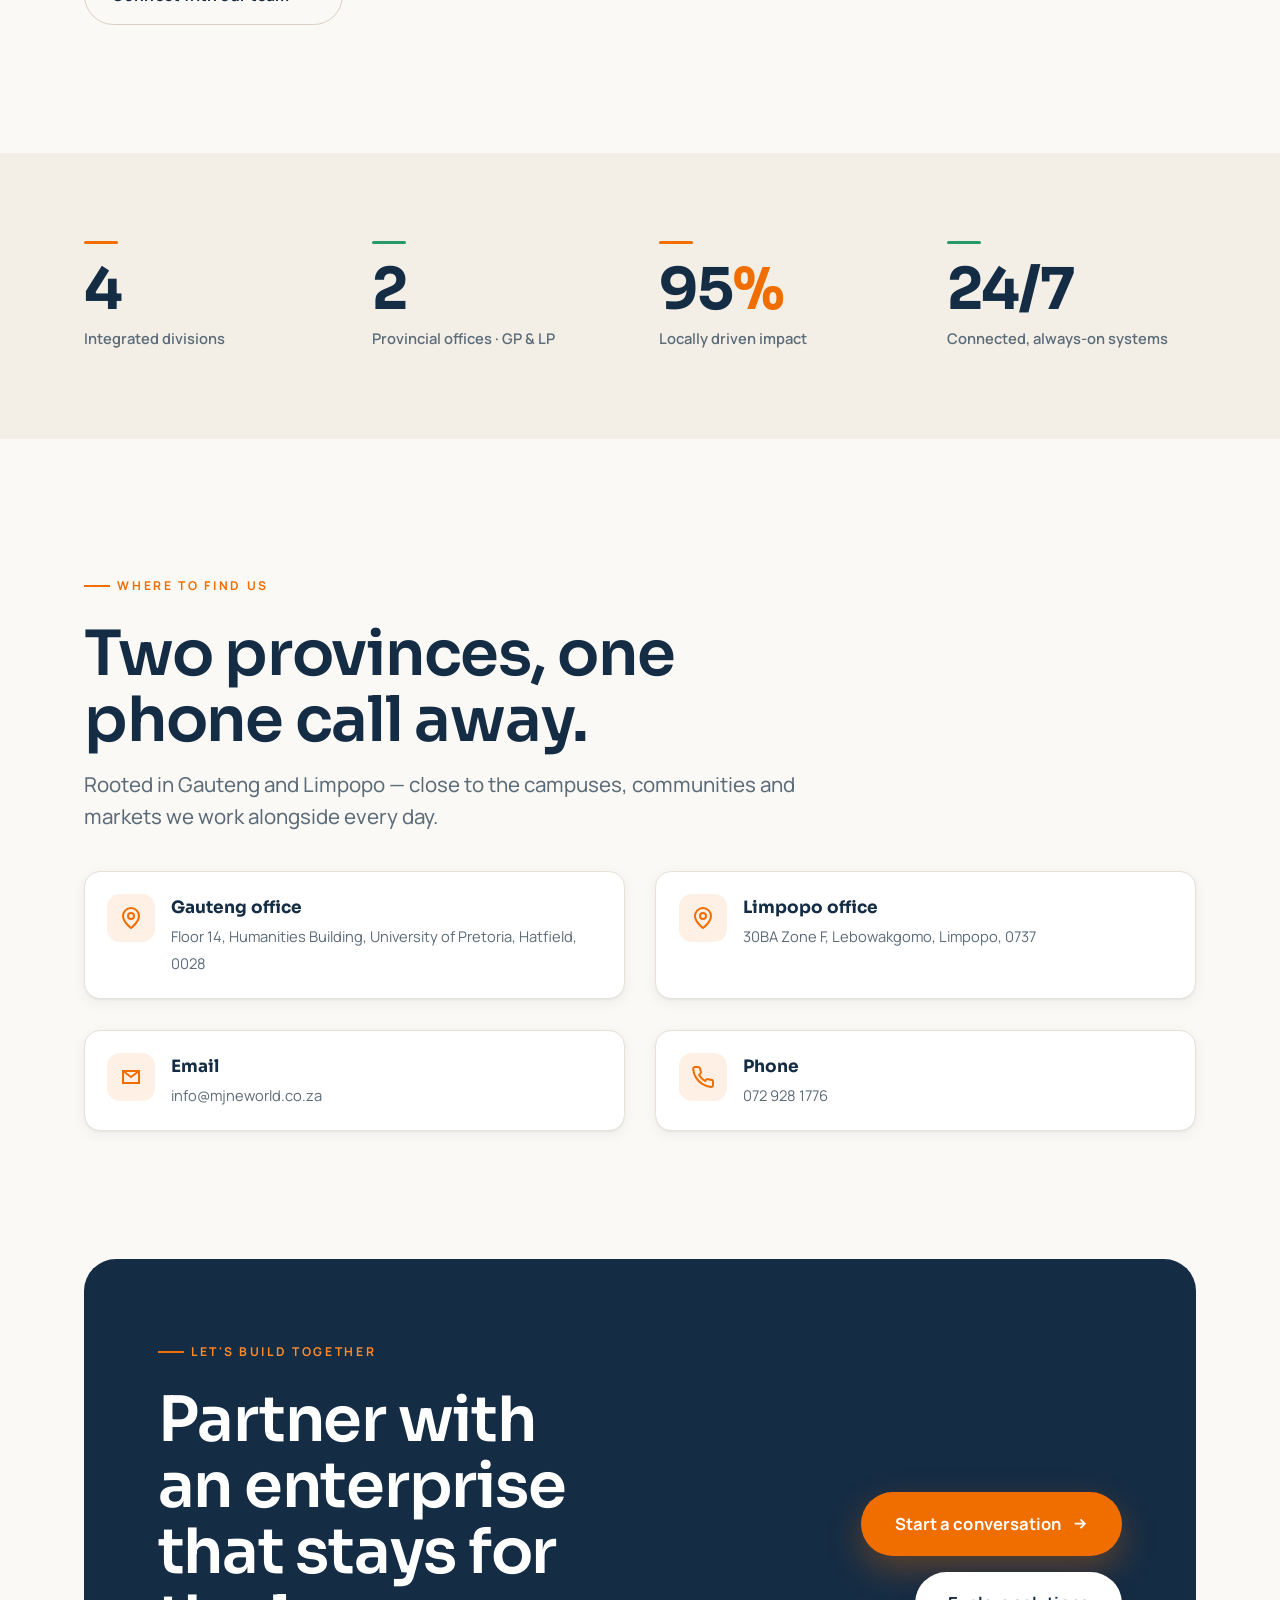
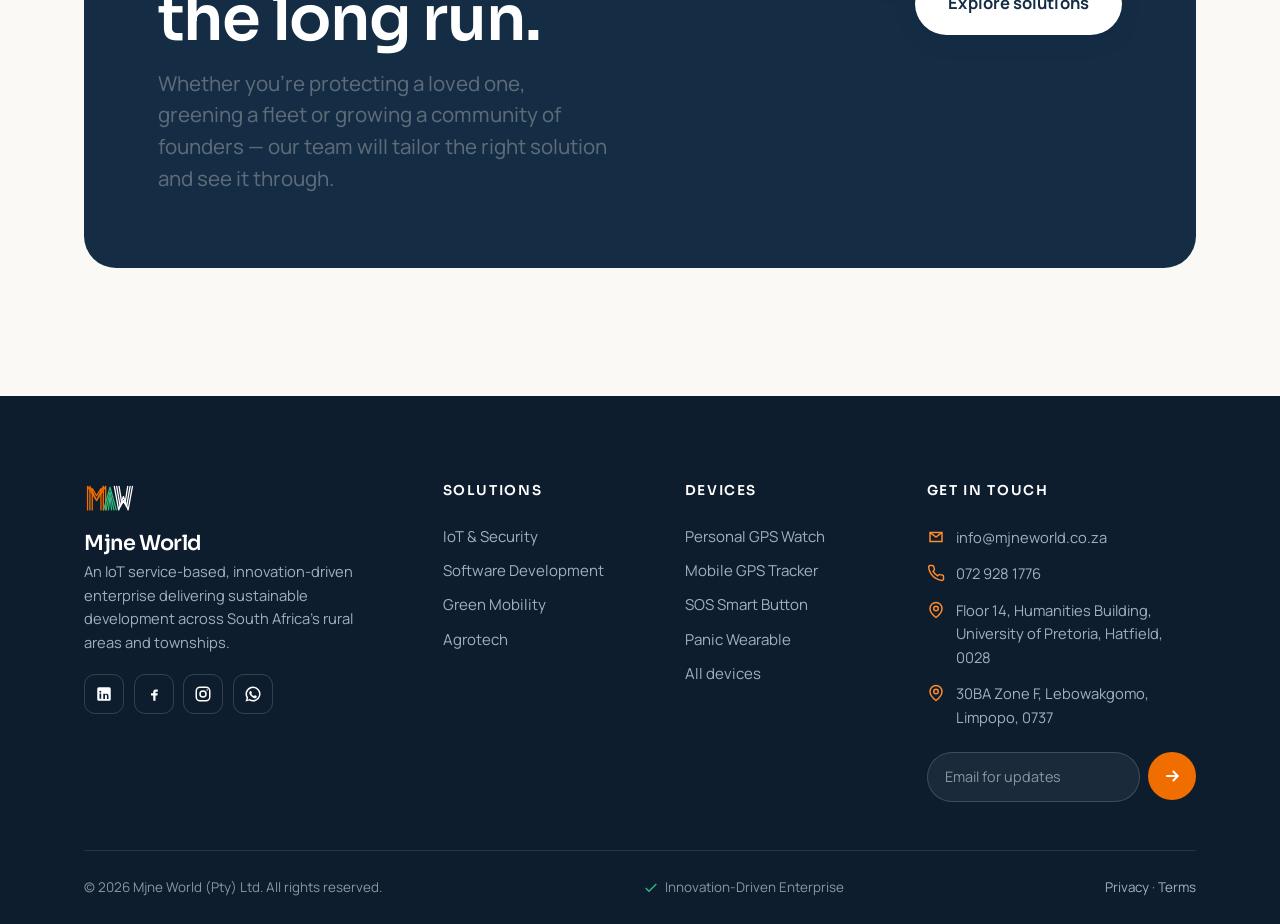
==== commit 56fbb01e: "Promote Software Development as the fourth division after removing Auto Parts. Split IoT and softwar" ====
--- a/site/about.html
+++ b/site/about.html
@@ -54,6 +54,10 @@
               <span class="ic"><svg viewBox="0 0 24 24" fill="none" stroke="currentColor" stroke-width="1.9"><rect x="6" y="2" width="12" height="20" rx="3"/><path d="M12 18h.01"/></svg></span>
               <span><b>Mjne Tech — IoT &amp; Security</b><small>Smartwatches, SOS buttons &amp; GPS tracking</small></span>
             </a>
+            <a href="solutions.html#software">
+              <span class="ic"><svg viewBox="0 0 24 24" fill="none" stroke="currentColor" stroke-width="1.9"><rect x="3" y="4" width="18" height="14" rx="2"/><path d="M7 8h3M7 12h6M7 16h4M3 10h18M8 21h8"/></svg></span>
+              <span><b>Mjne Software</b><small>Custom apps, dashboards &amp; platforms</small></span>
+            </a>
             <a href="solutions.html#mobility">
               <span class="ic"><svg viewBox="0 0 24 24" fill="none" stroke="currentColor" stroke-width="1.9"><circle cx="7" cy="17" r="2"/><circle cx="17" cy="17" r="2"/><path d="M5 17H3V9l3-4h8l4 4h2v8h-2M9 17h6"/></svg></span>
               <span><b>Mjne Green Mobility</b><small>Solar golf carts &amp; renewable energy</small></span>
@@ -61,10 +65,6 @@
             <a href="solutions.html#agrotech">
               <span class="ic"><svg viewBox="0 0 24 24" fill="none" stroke="currentColor" stroke-width="1.9"><path d="M12 22V12M12 12C12 8 9 5 4 5c0 5 3 7 8 7Zm0-2c0-4 3-7 8-7 0 5-3 7-8 7Z"/></svg></span>
               <span><b>Mjne Agrotech</b><small>Climate-smart hydroponic farming</small></span>
-            </a>
-            <a href="solutions.html#auto">
-              <span class="ic"><svg viewBox="0 0 24 24" fill="none" stroke="currentColor" stroke-width="1.9"><path d="M14 16H9m10 0h3v-3.2a2 2 0 0 0-.6-1.4L18 8l-1.5-3.5A2 2 0 0 0 14.7 3H7.2a2 2 0 0 0-1.9 1.4L4 8l-1.4 1.4A2 2 0 0 0 2 12v4h2"/><circle cx="6.5" cy="16.5" r="1.5"/><circle cx="16.5" cy="16.5" r="1.5"/></svg></span>
-              <span><b>Mjne Auto Parts</b><small>Premium automotive supply</small></span>
             </a>
             <a href="products.html">
               <span class="ic"><svg viewBox="0 0 24 24" fill="none" stroke="currentColor" stroke-width="1.9"><path d="M3 3h2l2.4 12.4a2 2 0 0 0 2 1.6h7.7a2 2 0 0 0 2-1.6L22 6H6"/><circle cx="9" cy="20" r="1"/><circle cx="18" cy="20" r="1"/></svg></span>
@@ -304,9 +304,10 @@
         <h5>Solutions</h5>
         <div class="f-links">
           <a href="solutions.html#tech">IoT &amp; Security</a>
+          <a href="solutions.html#software">Software Development</a>
           <a href="solutions.html#mobility">Green Mobility</a>
           <a href="solutions.html#agrotech">Agrotech</a>
-          <a href="solutions.html#auto">Auto Parts</a>
+          
         </div>
       </div>
 
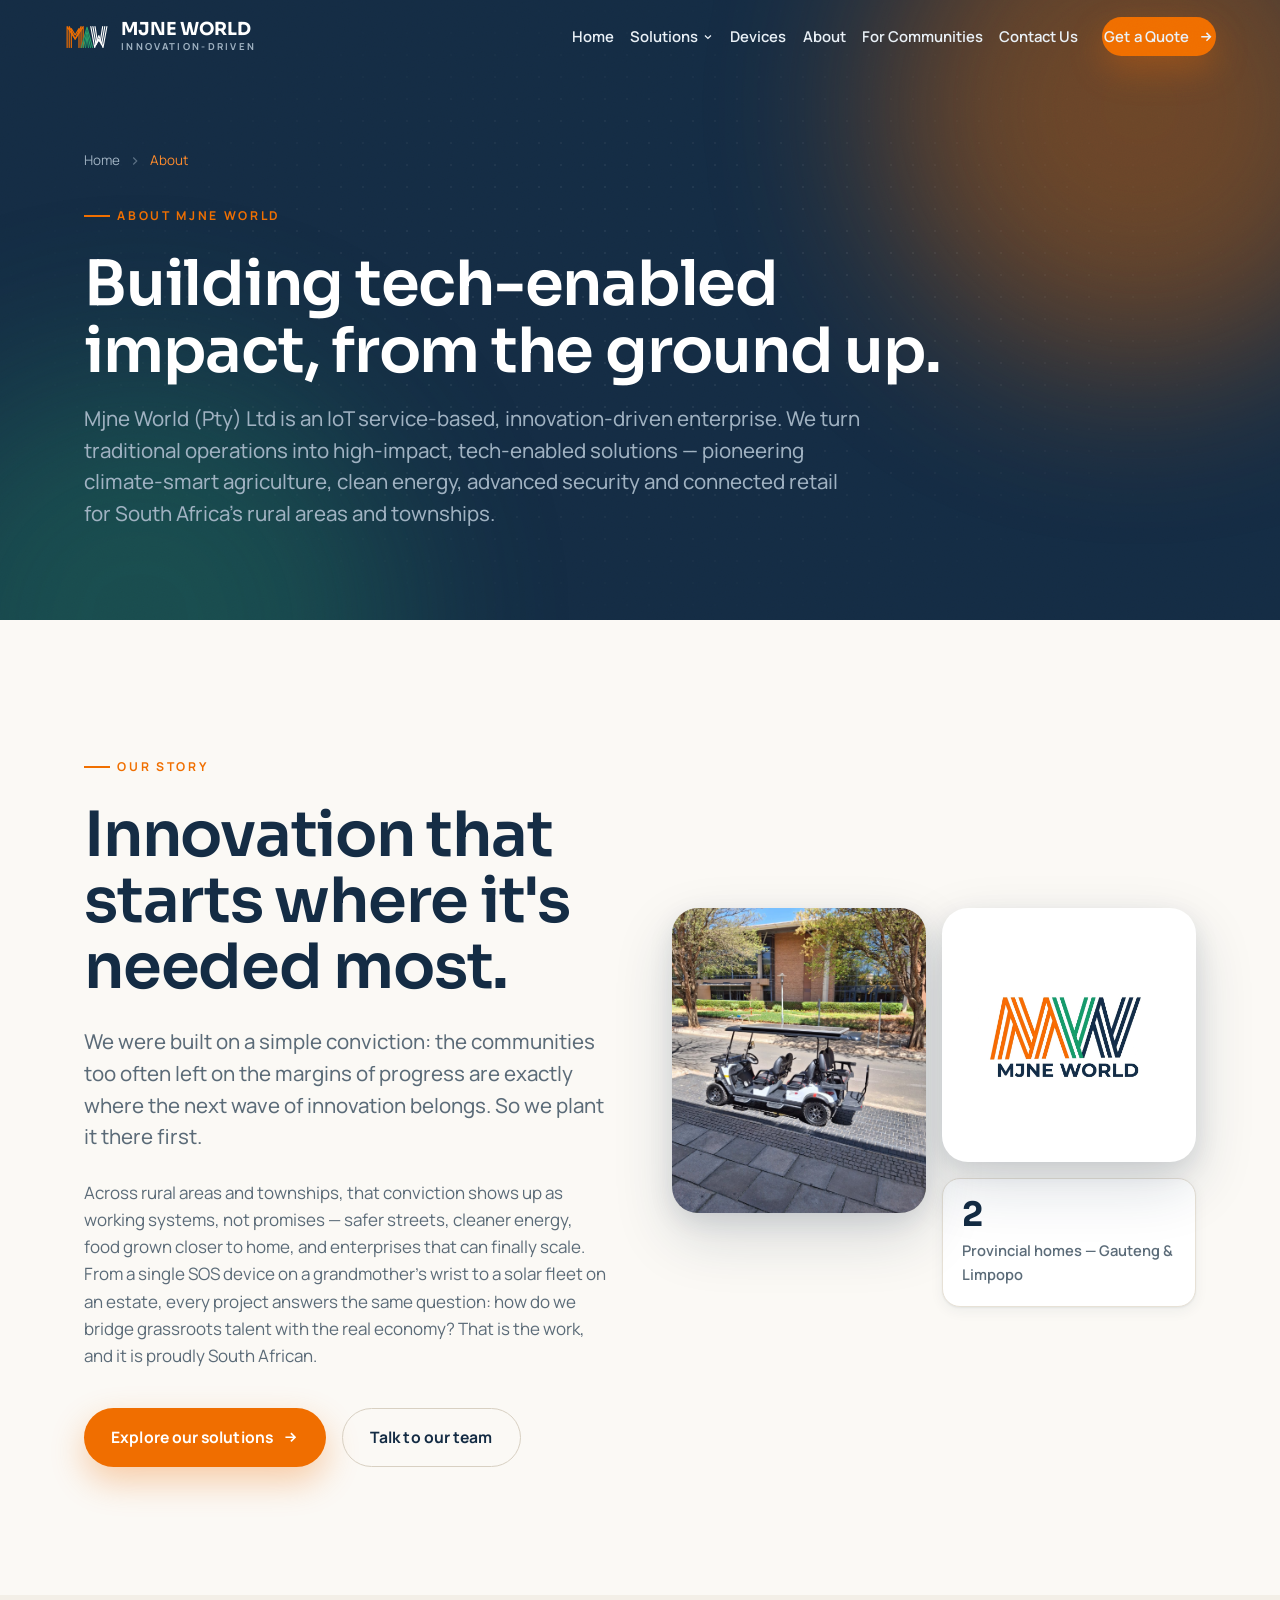
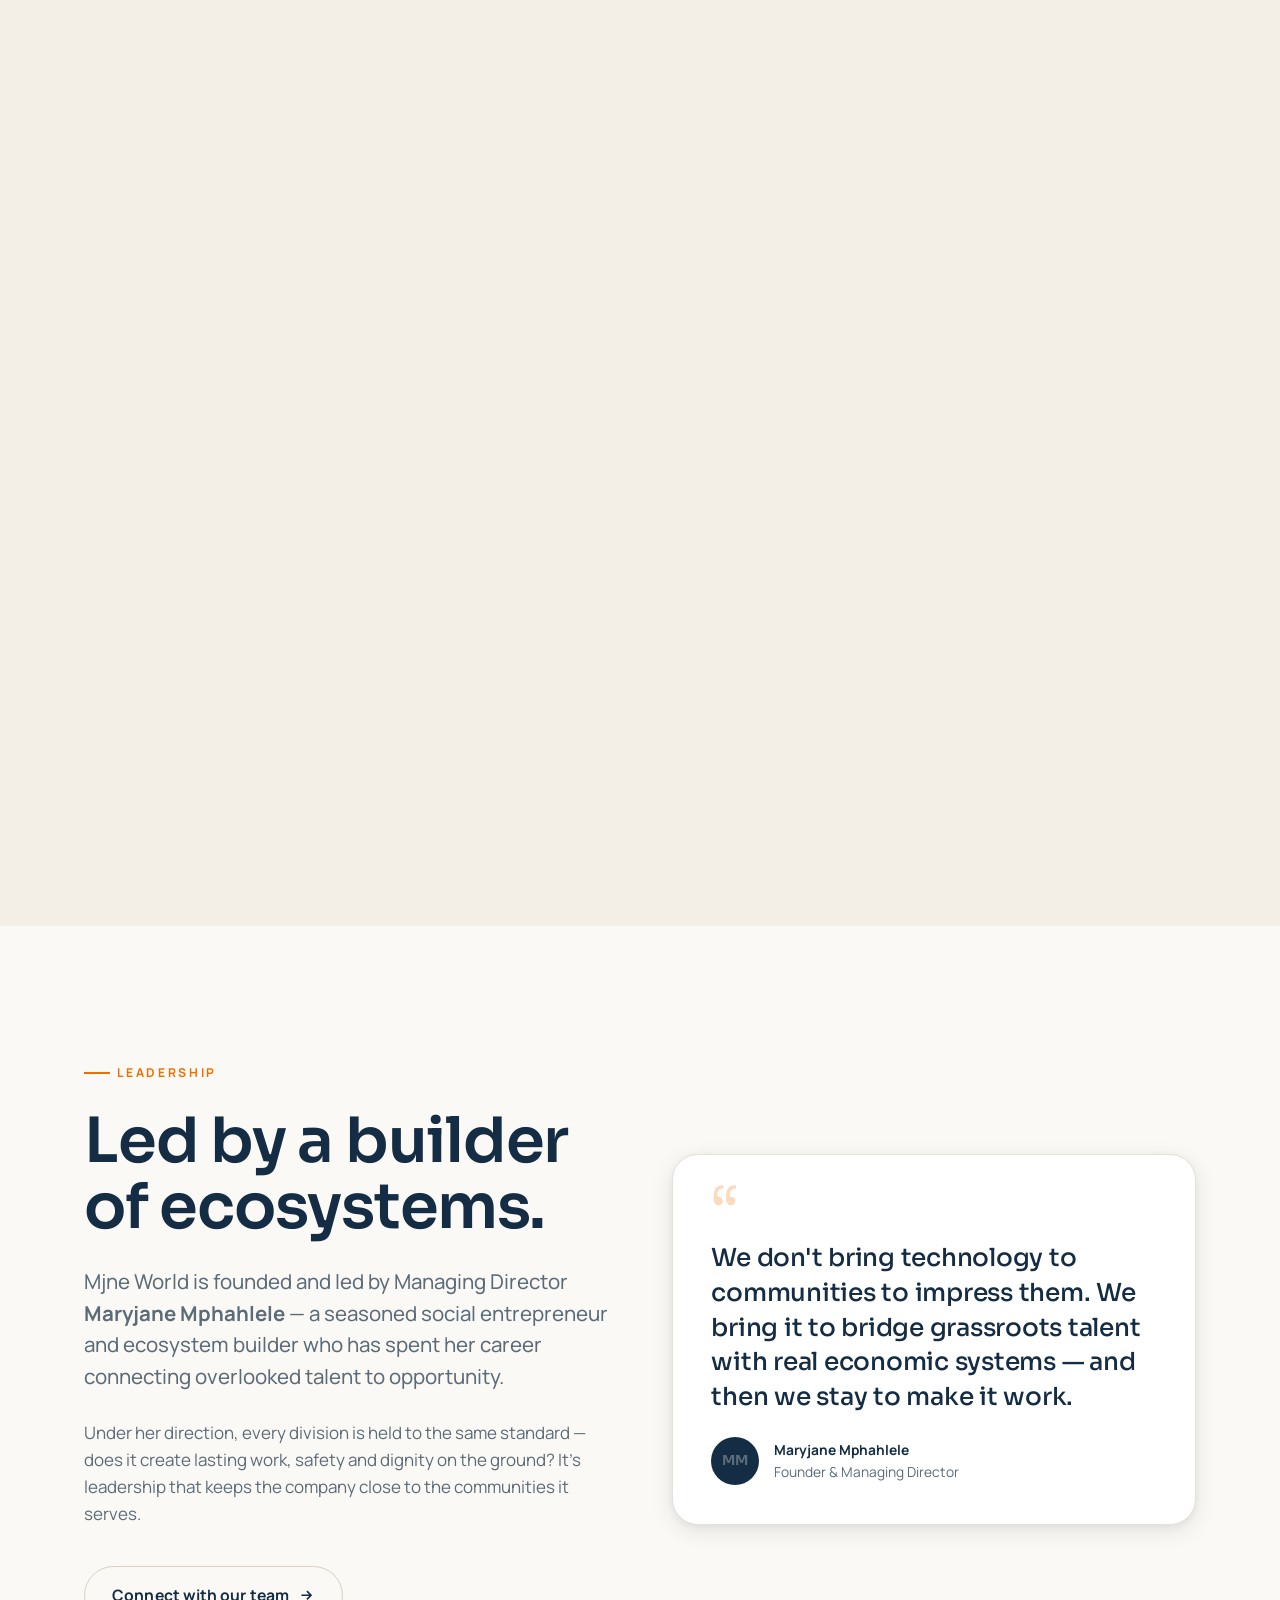
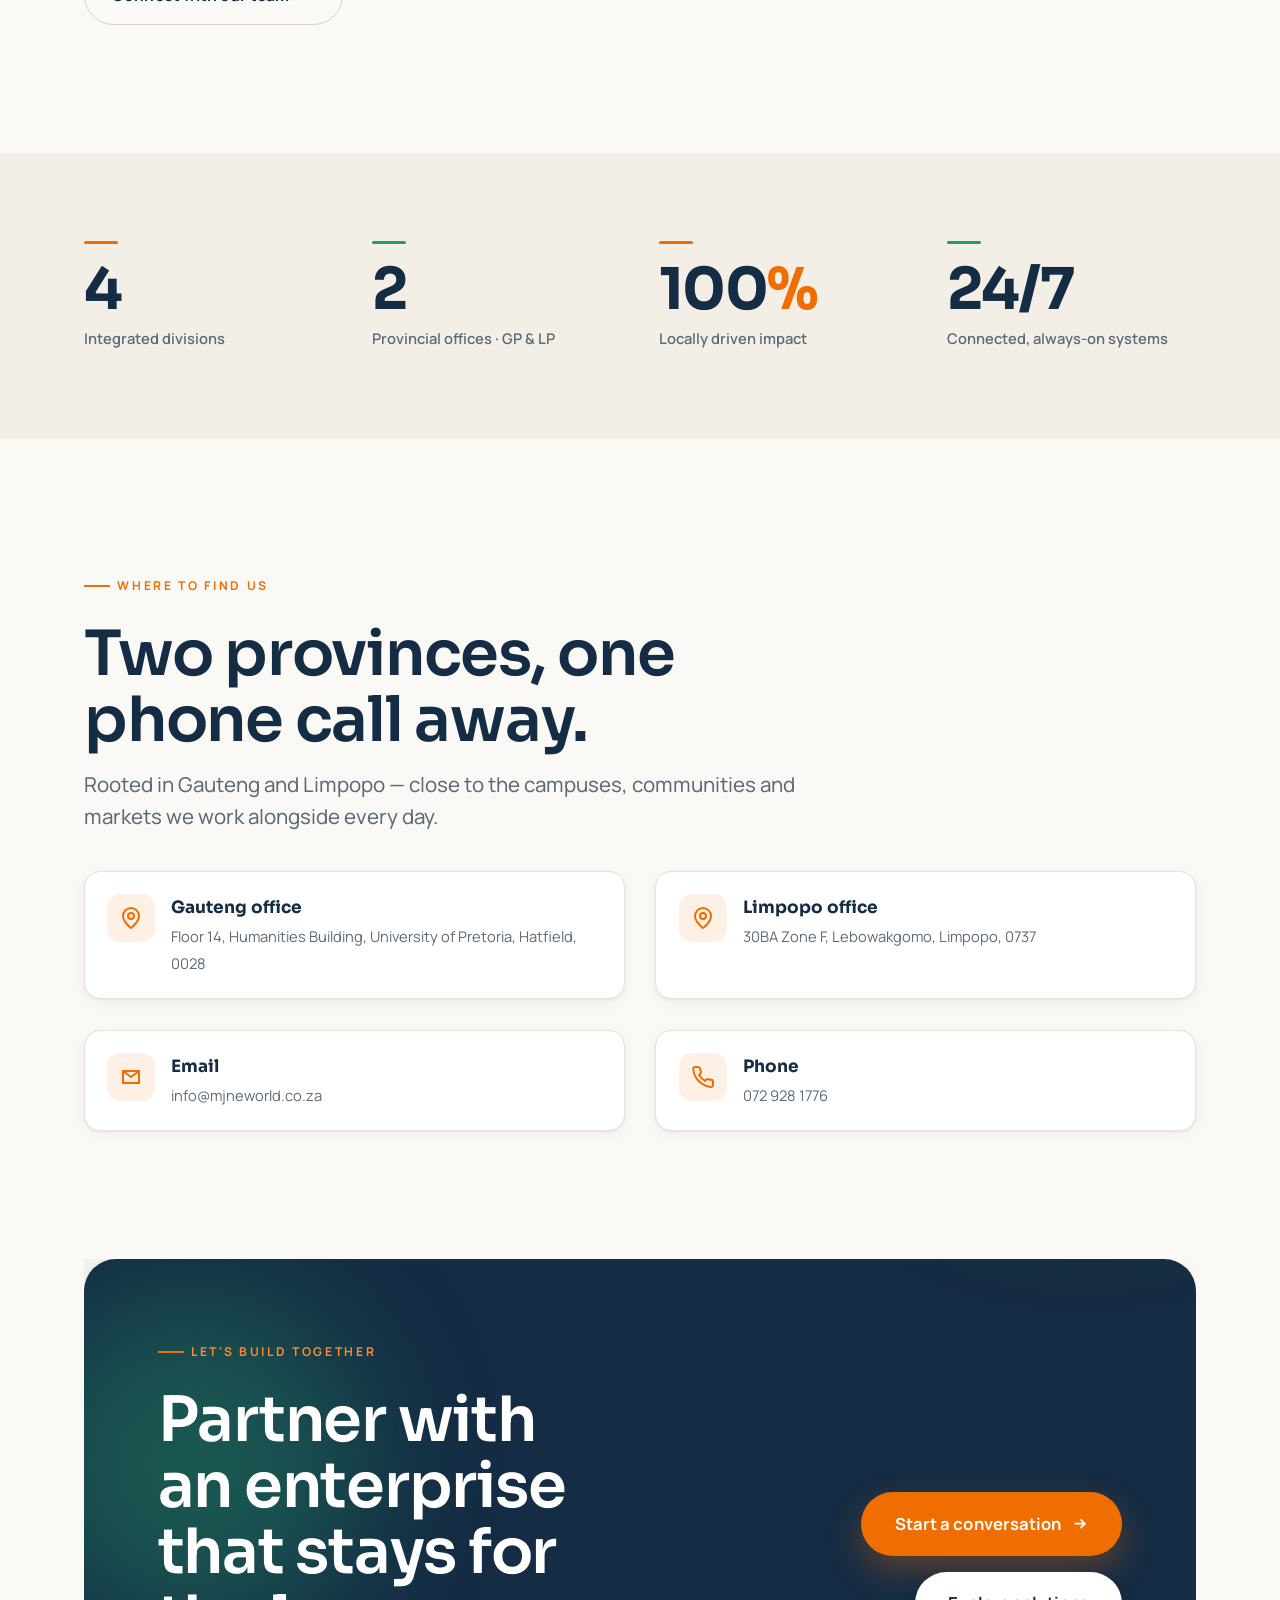
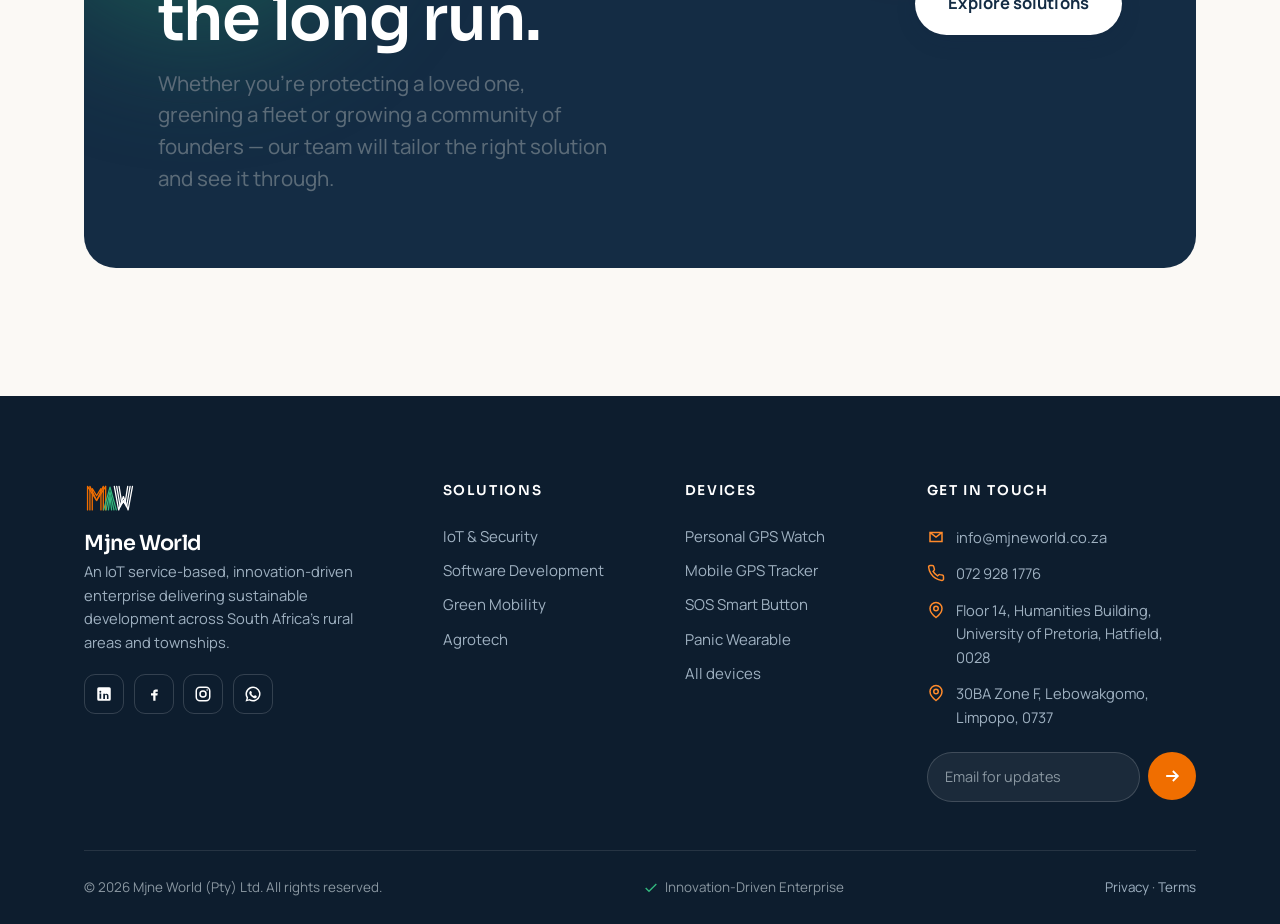
==== commit 8d4e076a: "Add Get a Quote form, WhatsApp/Email/Phone quick actions, and rework Contact page. - Contact page: a" ====
--- a/site/about.html
+++ b/site/about.html
@@ -75,8 +75,8 @@
         <a href="products.html">Devices</a>
         <a href="about.html">About</a>
         <a href="cpf.html">For Communities</a>
-        <a href="contact.html">Contact</a>
-        <a href="contact.html" class="btn nav-cta">Get a Quote
+        <a href="contact.html">Contact Us</a>
+        <a href="contact.html#quote" class="btn nav-cta">Get a Quote
           <svg viewBox="0 0 24 24" fill="none" stroke="currentColor" stroke-width="2.4"><path d="M5 12h14M13 6l6 6-6 6"/></svg>
         </a>
       </nav>
@@ -103,10 +103,10 @@
       <a href="about.html">About</a>
       <a href="cpf.html">For Communities</a>
       <a href="campus.html">For Campuses</a>
-      <a href="contact.html">Contact</a>
+      <a href="contact.html">Contact Us</a>
     </nav>
     <div class="d-foot">
-      <a href="contact.html" class="btn btn-block btn-lg">Get a Quote
+      <a href="contact.html#quote" class="btn btn-block btn-lg">Get a Quote
         <svg viewBox="0 0 24 24" fill="none" stroke="currentColor" stroke-width="2.4"><path d="M5 12h14M13 6l6 6-6 6"/></svg>
       </a>
       <p class="text-muted" style="margin-top:1.2rem;font-size:.88rem">072 928 1776 · info@mjneworld.co.za</p>
--- a/site/css/styles.css
+++ b/site/css/styles.css
@@ -599,6 +599,8 @@
 .chips { display:flex; flex-wrap:wrap; gap:.5rem; }
 .chips .chip { display:inline-flex; align-items:center; gap:.45em; padding:.4em .8em; border-radius:100px; background: var(--paper); border:1px solid var(--line); font-size:.8rem; font-weight:600; color: var(--navy); }
 .chips .chip svg { width:14px; height:14px; color: var(--emerald); }
+.chips .on-dark-chip { background: rgba(255,255,255,.08); border-color: rgba(255,255,255,.18); color:#fff; }
+.chips .on-dark-chip svg { color: var(--emerald-soft, #7dd6a8); }
 
 /* =====================================================================
    FEATURE / SPLIT SECTIONS
@@ -776,6 +778,36 @@
 .contact-tile span,.contact-tile a { color: var(--muted); font-size:.92rem; }
 .contact-tile a:hover { color: var(--orange); }
 
+/* quick action buttons on contact hero */
+.quick-actions { display:grid; grid-template-columns: repeat(3, minmax(0,1fr)); gap:.9rem; max-width: 780px; }
+@media (max-width: 720px){ .quick-actions { grid-template-columns:1fr; } }
+.qa-btn { display:flex; align-items:center; gap:.9rem; padding:1rem 1.15rem; border-radius:14px; background:#fff; border:1.5px solid var(--line); color: var(--navy); text-decoration:none; box-shadow: var(--sh-sm); transition: transform .25s var(--ease), box-shadow .25s, border-color .25s; }
+.qa-btn:hover { transform: translateY(-3px); box-shadow: var(--sh-md); border-color: var(--orange); }
+.qa-btn .qa-ic { width:44px; height:44px; border-radius:12px; flex-shrink:0; display:grid; place-items:center; }
+.qa-btn .qa-ic svg { width:22px; height:22px; }
+.qa-btn .qa-body { display:flex; flex-direction:column; line-height:1.25; min-width:0; }
+.qa-btn .qa-body b { font-family:var(--display); font-weight:700; font-size:.98rem; color: var(--navy); }
+.qa-btn .qa-body small { font-size:.78rem; color: var(--muted); white-space:nowrap; overflow:hidden; text-overflow:ellipsis; }
+.qa-btn.qa-whatsapp .qa-ic { background: rgba(37,211,102,.14); color:#25d366; }
+.qa-btn.qa-email .qa-ic { background: rgba(38,155,105,.12); color: var(--emerald); }
+.qa-btn.qa-phone .qa-ic { background: rgba(240,110,0,.12); color: var(--orange); }
+
+/* form checkbox + radio + fieldset styling */
+.field label .opt { color: var(--muted); font-weight:500; font-size:.78rem; }
+.checkbox-field, .radio-field { border:none; padding:0; margin: 0 0 1.1rem; }
+.checkbox-field legend, .radio-field legend { display:block; font-weight:700; font-size:.86rem; color: var(--navy); margin-bottom:.55rem; padding:0; }
+.checkbox-field legend .req { color: var(--orange); }
+.checkbox-grid { display:grid; grid-template-columns:1fr 1fr; gap:.5rem .8rem; }
+@media (max-width: 560px){ .checkbox-grid { grid-template-columns:1fr; } }
+.chk, .rad { display:flex; align-items:center; gap:.6rem; padding:.7rem .9rem; border:1.5px solid var(--line); border-radius:12px; background:var(--paper); cursor:pointer; transition: border-color .2s, background .2s; font-size:.92rem; color: var(--navy); }
+.chk:hover, .rad:hover { border-color: var(--orange); }
+.chk input, .rad input { width:18px; height:18px; accent-color: var(--orange); flex-shrink:0; }
+.chk input:checked ~ span, .rad input:checked ~ span { font-weight:600; }
+.chk:has(input:checked), .rad:has(input:checked) { border-color: var(--orange); background:#fff; box-shadow: 0 0 0 3px rgba(240,110,0,.08); }
+.radio-row { display:flex; gap:.6rem; flex-wrap:wrap; }
+.radio-row .rad { flex:1 1 auto; min-width: 120px; justify-content:center; }
+.field-group-title { font-family: var(--display); font-weight:700; color: var(--navy); font-size:1rem; margin: 1.5rem 0 .8rem; padding-top:1rem; border-top:1px dashed var(--line); }
+
 /* =====================================================================
    ACCORDION (FAQ)
    ===================================================================== */
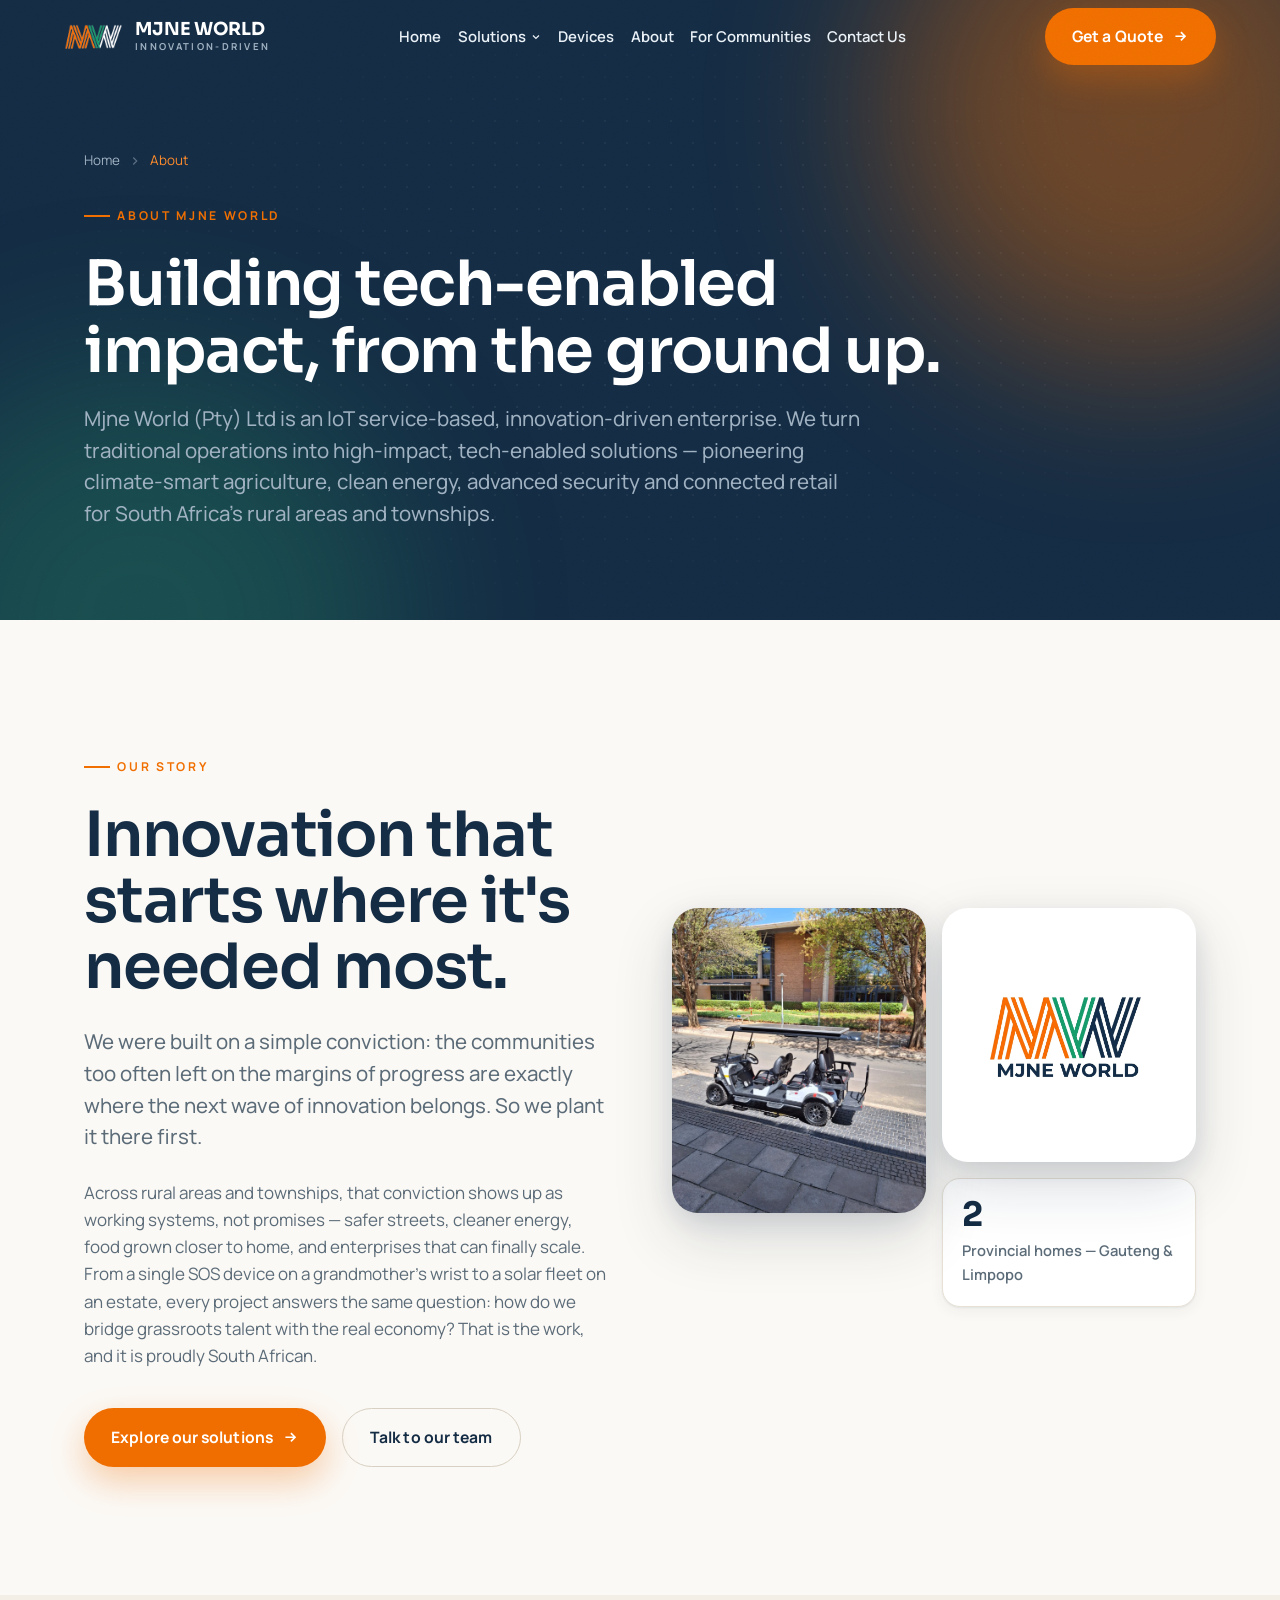
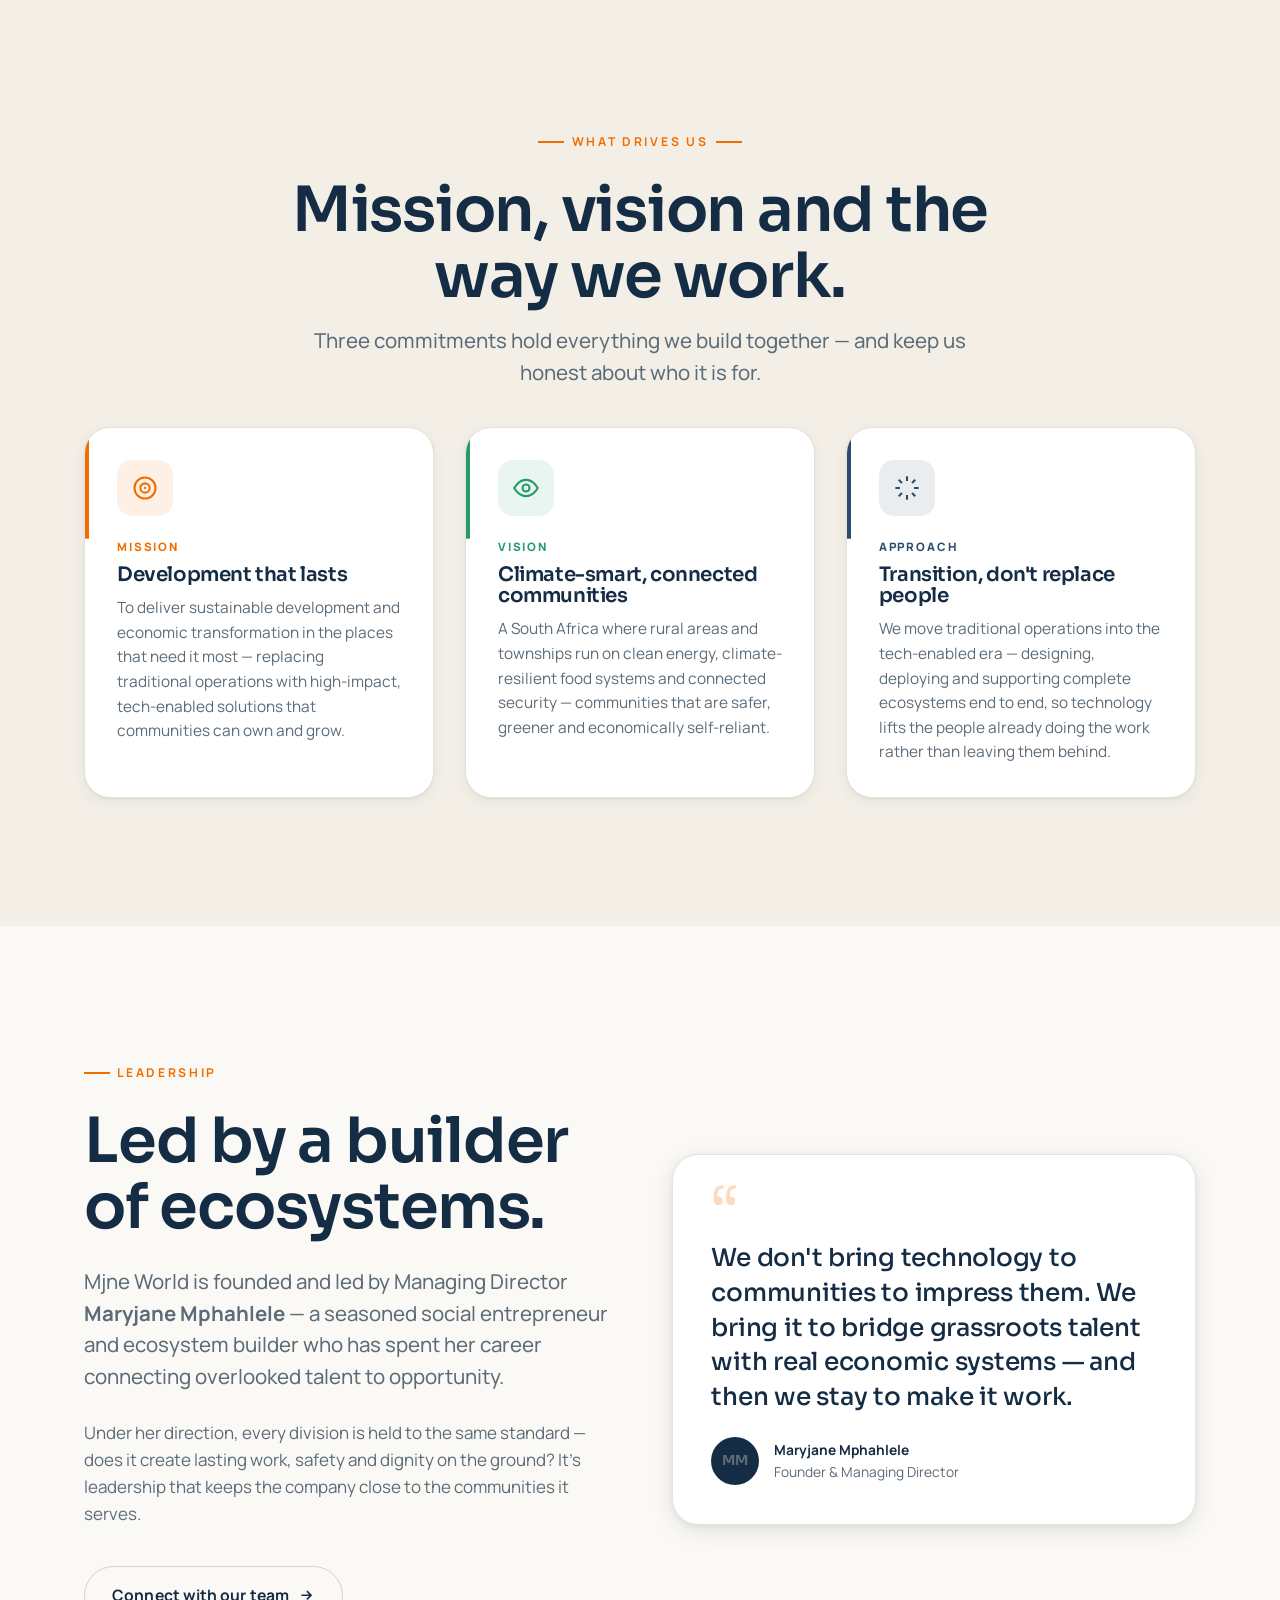
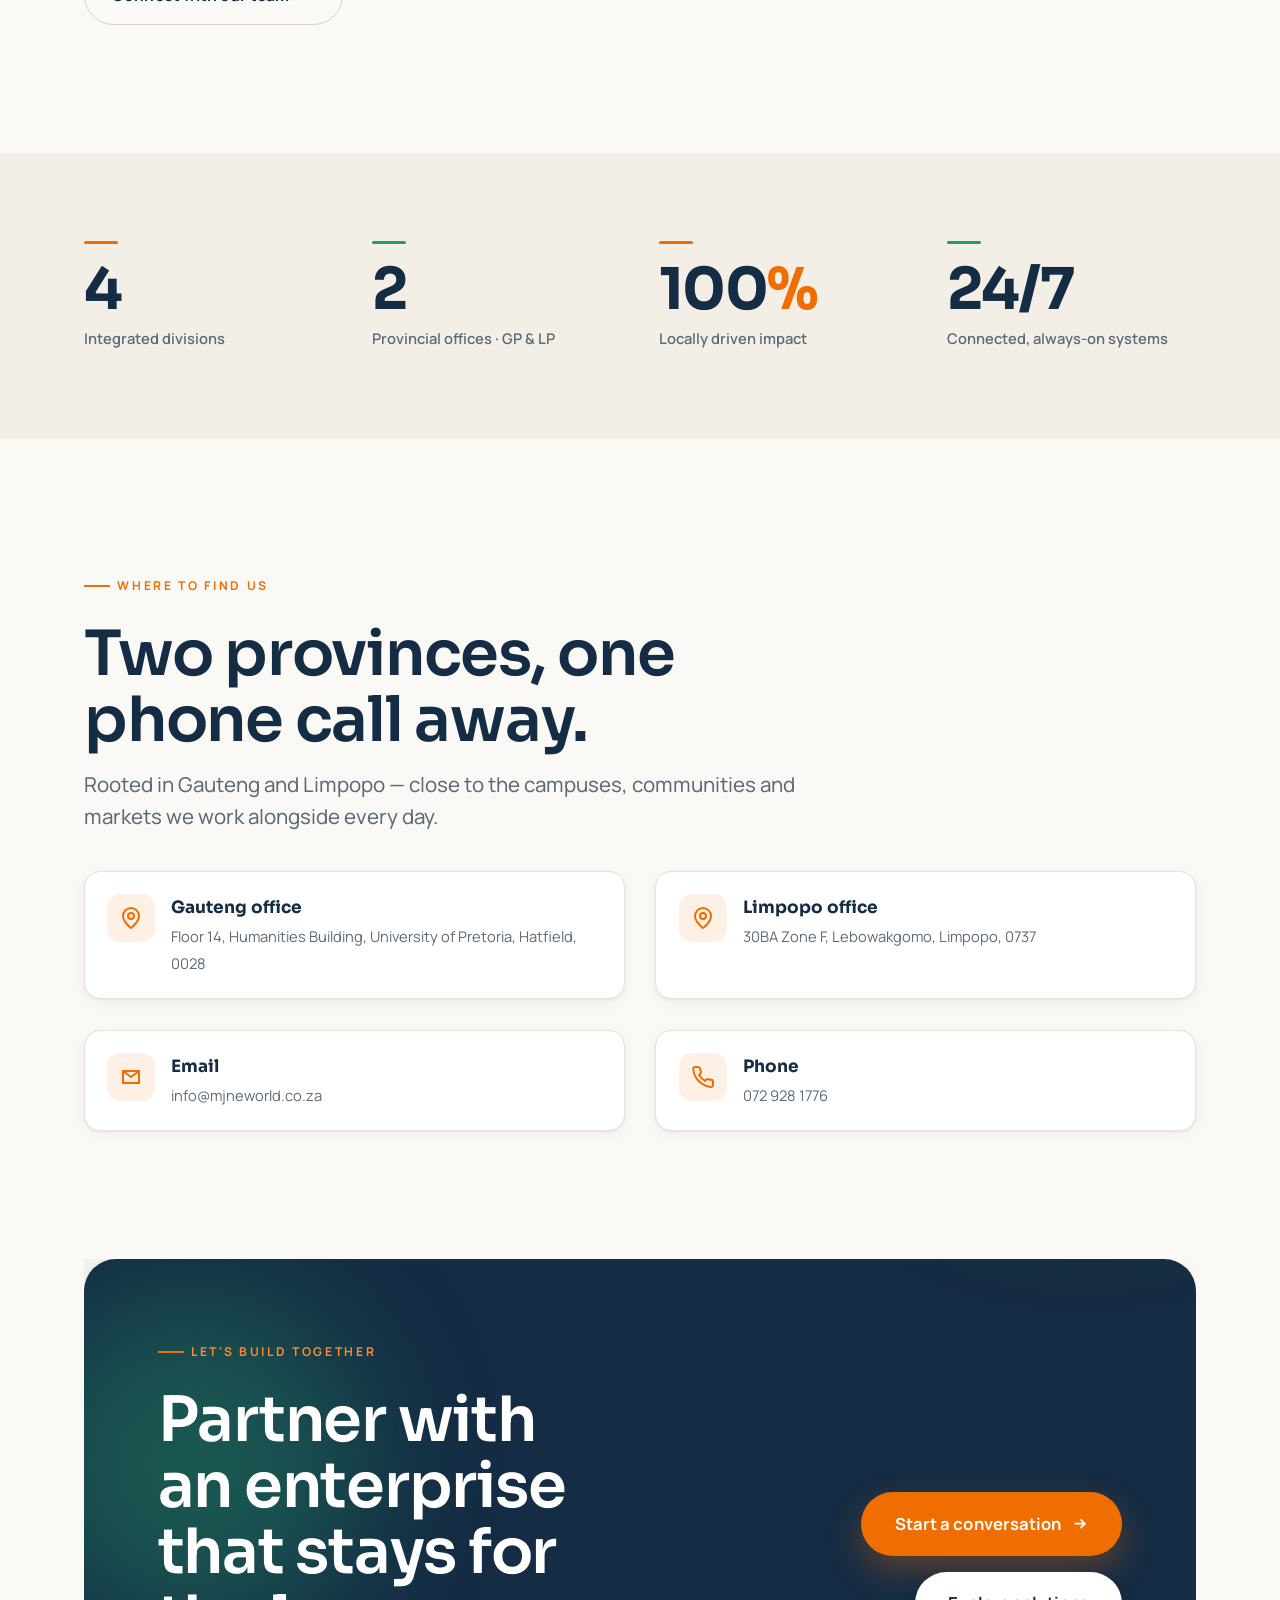
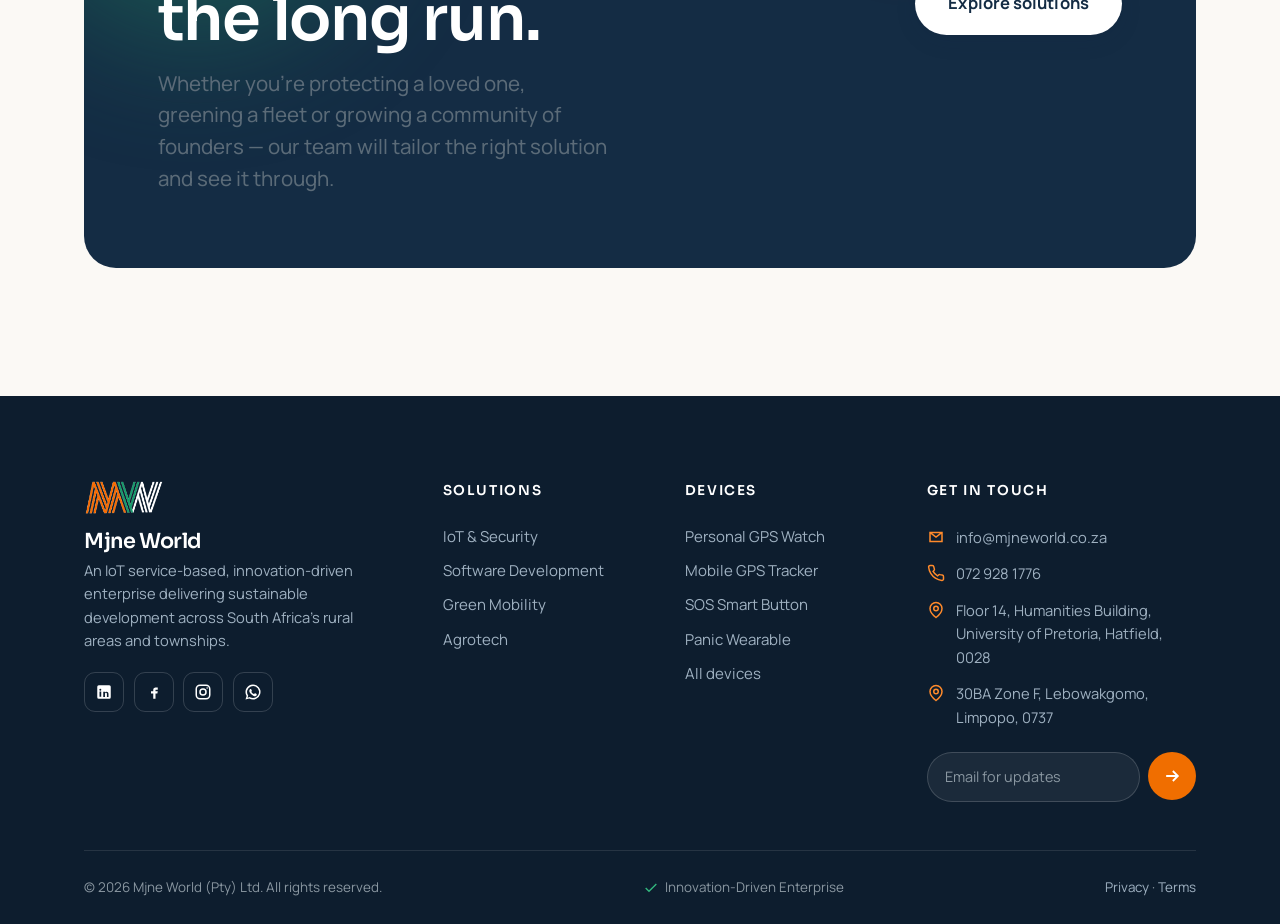
==== commit 3314ac9e: "Align site logo with official brand mark and keep Get a Quote CTA visible on mobile. - Replace hand-" ====
--- a/site/about.html
+++ b/site/about.html
@@ -21,25 +21,7 @@
   <div class="container container-wide">
     <div class="bar">
       <a class="brand" href="index.html" aria-label="Mjne World home">
-        <svg class="mark" viewBox="0 0 132 90" fill="none" aria-hidden="true">
-          <g stroke-width="3.3" stroke-linecap="round" stroke-linejoin="round" fill="none">
-            <g stroke="#F06E00">
-              <polyline points="9,76 9,16 32,52 55,16 55,76"/>
-              <polyline points="15,76 15,16 32,52 49,16 49,76"/>
-              <polyline points="21,76 21,22 32,40 43,22 43,76"/>
-            </g>
-            <g stroke="#269B69">
-              <polyline points="50,76 66,18 82,76"/>
-              <polyline points="56,76 66,30 76,76"/>
-              <polyline points="62,76 66,42 70,76"/>
-            </g>
-            <g stroke="#142C44" class="logo-w">
-              <polyline points="77,16 88,76 100,42 112,76 123,16"/>
-              <polyline points="83,16 92,68 100,52 108,68 117,16"/>
-              <polyline points="89,16 96,60 100,54 104,60 111,16"/>
-            </g>
-          </g>
-        </svg>
+        <span class="mark" role="img" aria-label="Mjne World"></span>
         <span class="wordmark"><b>MJNE WORLD</b><span>Innovation-Driven</span></span>
       </a>
 
@@ -76,12 +58,11 @@
         <a href="about.html">About</a>
         <a href="cpf.html">For Communities</a>
         <a href="contact.html">Contact Us</a>
-        <a href="contact.html#quote" class="btn nav-cta">Get a Quote
-          <svg viewBox="0 0 24 24" fill="none" stroke="currentColor" stroke-width="2.4"><path d="M5 12h14M13 6l6 6-6 6"/></svg>
-        </a>
-      </nav>
-
-      <button class="burger" aria-label="Open menu"><span></span></button>
+</nav>
+      <div class="header-actions">
+        <a href="contact.html#quote" class="btn header-cta"><span class="cta-long">Get a Quote</span><span class="cta-short">Quote</span> <svg viewBox="0 0 24 24" fill="none" stroke="currentColor" stroke-width="2.4"><path d="M5 12h14M13 6l6 6-6 6"/></svg></a>
+        <button class="burger" aria-label="Open menu"><span></span></button>
+      </div>
     </div>
   </div>
 </header>
@@ -96,6 +77,7 @@
         <svg viewBox="0 0 24 24" width="22" height="22" fill="none" stroke="currentColor" stroke-width="2"><path d="M18 6 6 18M6 6l12 12"/></svg>
       </button>
     </div>
+    <a href="contact.html#quote" class="btn btn-block btn-lg d-cta">Get a Quote <svg viewBox="0 0 24 24" fill="none" stroke="currentColor" stroke-width="2.4"><path d="M5 12h14M13 6l6 6-6 6"/></svg></a>
     <nav>
       <a href="index.html">Home</a>
       <a href="solutions.html">Solutions</a>
@@ -106,10 +88,7 @@
       <a href="contact.html">Contact Us</a>
     </nav>
     <div class="d-foot">
-      <a href="contact.html#quote" class="btn btn-block btn-lg">Get a Quote
-        <svg viewBox="0 0 24 24" fill="none" stroke="currentColor" stroke-width="2.4"><path d="M5 12h14M13 6l6 6-6 6"/></svg>
-      </a>
-      <p class="text-muted" style="margin-top:1.2rem;font-size:.88rem">072 928 1776 · info@mjneworld.co.za</p>
+<p class="text-muted" style="margin-top:1.2rem;font-size:.88rem">072 928 1776 · info@mjneworld.co.za</p>
     </div>
   </div>
 </div>
@@ -283,13 +262,7 @@
   <div class="container">
     <div class="f-top">
       <div class="f-brand">
-        <svg class="mark" viewBox="0 0 132 90" fill="none" aria-hidden="true">
-          <g stroke-width="3.3" stroke-linecap="round" stroke-linejoin="round" fill="none">
-            <g stroke="#F06E00"><polyline points="9,76 9,16 32,52 55,16 55,76"/><polyline points="15,76 15,16 32,52 49,16 49,76"/><polyline points="21,76 21,22 32,40 43,22 43,76"/></g>
-            <g stroke="#33b87e"><polyline points="50,76 66,18 82,76"/><polyline points="56,76 66,30 76,76"/><polyline points="62,76 66,42 70,76"/></g>
-            <g stroke="#ffffff"><polyline points="77,16 88,76 100,42 112,76 123,16"/><polyline points="83,16 92,68 100,52 108,68 117,16"/><polyline points="89,16 96,60 100,54 104,60 111,16"/></g>
-          </g>
-        </svg>
+        <span class="mark" role="img" aria-label="Mjne World"></span>
         <h4 style="color:#fff;font-size:1.3rem">Mjne World</h4>
         <p>An IoT service-based, innovation-driven enterprise delivering sustainable development across South Africa's rural areas and townships.</p>
         <div class="f-social">
--- a/site/css/styles.css
+++ b/site/css/styles.css
@@ -241,20 +241,20 @@
 .site-header.hide { transform: translateY(-100%); }
 
 .brand { display:flex; align-items:center; gap:.7rem; z-index:2; }
-.brand .mark { width: 46px; height: auto; flex-shrink:0; }
+.brand .mark { display:block; width: 60px; aspect-ratio: 1224 / 520; flex-shrink:0; background: url("../assets/img/logo-mjne-mark.png") left center / contain no-repeat; }
 .brand .wordmark { display:flex; flex-direction:column; line-height:1; }
 .brand .wordmark b { font-family: var(--display); font-weight:700; font-size:1.12rem; letter-spacing:-.01em; color: var(--navy); }
 .brand .wordmark span { font-size:.6rem; letter-spacing:.24em; text-transform:uppercase; color: var(--muted); font-weight:700; margin-top:3px; }
 .header-light .brand .wordmark b { color:#fff; }
 .header-light .brand .wordmark span { color: var(--d-muted); }
-.header-light .logo-w polyline { stroke:#fff; }
-
-/* once scrolled, the over-hero header turns solid → revert text to ink */
+.header-light .brand .mark { background-image: url("../assets/img/logo-mjne-mark-dark.png"); }
+
+/* once scrolled, the over-hero header turns solid → revert text + mark to light-bg variants */
 .site-header.header-light.scrolled .brand .wordmark b { color: var(--navy); }
 .site-header.header-light.scrolled .brand .wordmark span { color: var(--muted); }
 .site-header.header-light.scrolled .nav > a,
 .site-header.header-light.scrolled .has-mega > button { color: var(--navy); }
-.site-header.header-light.scrolled .logo-w polyline { stroke: var(--navy); }
+.site-header.header-light.scrolled .brand .mark { background-image: url("../assets/img/logo-mjne-mark.png"); }
 .site-header.header-light.scrolled .burger span,
 .site-header.header-light.scrolled .burger span::before,
 .site-header.header-light.scrolled .burger span::after { background: var(--navy); }
@@ -271,7 +271,12 @@
   border-radius:2px;
 }
 .nav > a:hover::after, .has-mega:hover > button::after { transform: scaleX(1); }
-.nav .nav-cta { margin-left:.6rem; }
+
+.header-actions {
+  display:flex; align-items:center; gap:.45rem; flex-shrink:0; z-index:2;
+}
+.header-cta { margin-left:.6rem; }
+.header-cta .cta-short { display:none; }
 
 .has-mega { position:relative; }
 .has-mega > button { display:inline-flex; align-items:center; gap:.3em; font-weight:600; font-size:.93rem; color: var(--navy); padding:.5rem .15rem; white-space:nowrap; }
@@ -303,6 +308,16 @@
 @media (max-width: 1200px){
   .nav { display:none; }
   .burger { display:flex; }
+  .header-cta {
+    margin-left:0;
+    padding:.72rem 1.15rem;
+    font-size:.86rem;
+  }
+}
+@media (max-width: 420px){
+  .header-cta .cta-long { display:none; }
+  .header-cta .cta-short { display:inline; }
+  .header-cta { padding:.68rem .95rem; }
 }
 
 /* Mobile drawer */
@@ -319,7 +334,8 @@
 .drawer.open { visibility:visible; }
 .drawer.open .scrim { opacity:1; }
 .drawer.open .panel { transform: translateX(0); }
-.drawer .d-head { display:flex; justify-content:space-between; align-items:center; margin-bottom:1.4rem; }
+.drawer .d-head { display:flex; justify-content:space-between; align-items:center; margin-bottom:1rem; }
+.drawer .d-cta { margin-bottom:1.2rem; flex-shrink:0; }
 .drawer .d-close { width:42px;height:42px;border-radius:12px;display:grid;place-items:center;border:1px solid var(--line); }
 .drawer nav a { display:block; font-family:var(--display); font-weight:600; font-size:1.5rem; color:var(--navy); padding:.75rem 0; border-bottom:1px solid var(--line); }
 .drawer nav a:hover { color: var(--orange); padding-left:.5rem; }
@@ -688,7 +704,7 @@
 .site-footer .f-top { display:grid; grid-template-columns: 1.6fr 1fr 1fr 1.3fr; gap: clamp(28px,4vw,48px); padding-bottom: 3rem; border-bottom:1px solid var(--d-line); }
 @media (max-width:900px){ .site-footer .f-top { grid-template-columns: 1fr 1fr; } }
 @media (max-width:560px){ .site-footer .f-top { grid-template-columns: 1fr; } }
-.site-footer .f-brand .mark { width:52px; margin-bottom:1rem; }
+.site-footer .f-brand .mark { display:block; width:80px; aspect-ratio:1224 / 520; margin-bottom:1rem; background: url("../assets/img/logo-mjne-mark-dark.png") left center / contain no-repeat; }
 .site-footer .f-brand p { color: var(--d-muted); font-size:.92rem; max-width: 34ch; margin-top:.4rem; }
 .site-footer h5 { font-family:var(--display); font-weight:600; font-size:.85rem; letter-spacing:.12em; text-transform:uppercase; color:#fff; margin-bottom:1.1rem; }
 .site-footer .f-links a { display:block; color: var(--d-muted); font-size:.94rem; padding:.32rem 0; transition: color .25s, padding .25s; }
